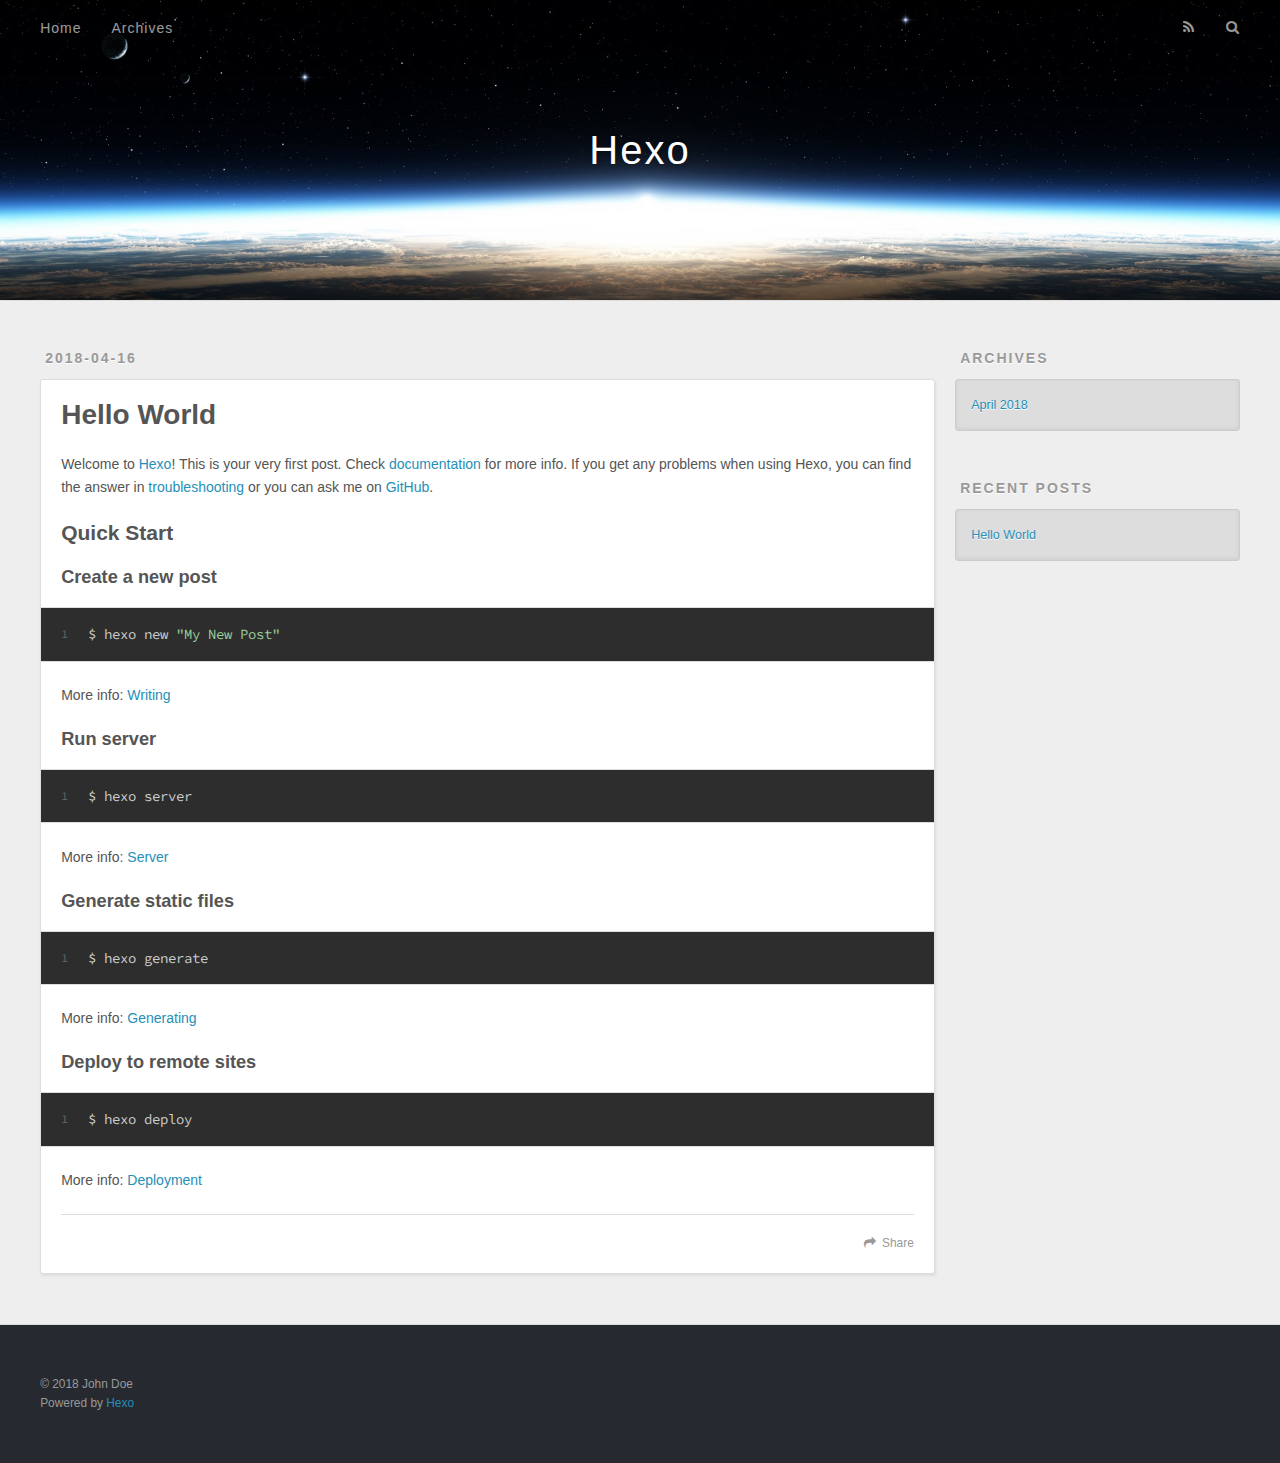
==== index.html @ 6dfa0204 "Site updated: 2018-04-16 15:44:43" ====
<!DOCTYPE html>
<html>
<head>
  <meta charset="utf-8">
  

  
  <title>Hexo</title>
  <meta name="viewport" content="width=device-width, initial-scale=1, maximum-scale=1">
  <meta property="og:type" content="website">
<meta property="og:title" content="Hexo">
<meta property="og:url" content="http://yoursite.com/index.html">
<meta property="og:site_name" content="Hexo">
<meta property="og:locale" content="default">
<meta name="twitter:card" content="summary">
<meta name="twitter:title" content="Hexo">
  
    <link rel="alternate" href="/atom.xml" title="Hexo" type="application/atom+xml">
  
  
    <link rel="icon" href="/favicon.png">
  
  
    <link href="//fonts.googleapis.com/css?family=Source+Code+Pro" rel="stylesheet" type="text/css">
  
  <link rel="stylesheet" href="/css/style.css">
</head>

<body>
  <div id="container">
    <div id="wrap">
      <header id="header">
  <div id="banner"></div>
  <div id="header-outer" class="outer">
    <div id="header-title" class="inner">
      <h1 id="logo-wrap">
        <a href="/" id="logo">Hexo</a>
      </h1>
      
    </div>
    <div id="header-inner" class="inner">
      <nav id="main-nav">
        <a id="main-nav-toggle" class="nav-icon"></a>
        
          <a class="main-nav-link" href="/">Home</a>
        
          <a class="main-nav-link" href="/archives">Archives</a>
        
      </nav>
      <nav id="sub-nav">
        
          <a id="nav-rss-link" class="nav-icon" href="/atom.xml" title="RSS Feed"></a>
        
        <a id="nav-search-btn" class="nav-icon" title="Search"></a>
      </nav>
      <div id="search-form-wrap">
        <form action="//google.com/search" method="get" accept-charset="UTF-8" class="search-form"><input type="search" name="q" class="search-form-input" placeholder="Search"><button type="submit" class="search-form-submit">&#xF002;</button><input type="hidden" name="sitesearch" value="http://yoursite.com"></form>
      </div>
    </div>
  </div>
</header>
      <div class="outer">
        <section id="main">
  
    <article id="post-hello-world" class="article article-type-post" itemscope itemprop="blogPost">
  <div class="article-meta">
    <a href="/2018/04/16/hello-world/" class="article-date">
  <time datetime="2018-04-16T07:01:25.135Z" itemprop="datePublished">2018-04-16</time>
</a>
    
  </div>
  <div class="article-inner">
    
    
      <header class="article-header">
        
  
    <h1 itemprop="name">
      <a class="article-title" href="/2018/04/16/hello-world/">Hello World</a>
    </h1>
  

      </header>
    
    <div class="article-entry" itemprop="articleBody">
      
        <p>Welcome to <a href="https://hexo.io/" target="_blank" rel="noopener">Hexo</a>! This is your very first post. Check <a href="https://hexo.io/docs/" target="_blank" rel="noopener">documentation</a> for more info. If you get any problems when using Hexo, you can find the answer in <a href="https://hexo.io/docs/troubleshooting.html" target="_blank" rel="noopener">troubleshooting</a> or you can ask me on <a href="https://github.com/hexojs/hexo/issues" target="_blank" rel="noopener">GitHub</a>.</p>
<h2 id="Quick-Start"><a href="#Quick-Start" class="headerlink" title="Quick Start"></a>Quick Start</h2><h3 id="Create-a-new-post"><a href="#Create-a-new-post" class="headerlink" title="Create a new post"></a>Create a new post</h3><figure class="highlight bash"><table><tr><td class="gutter"><pre><span class="line">1</span><br></pre></td><td class="code"><pre><span class="line">$ hexo new <span class="string">"My New Post"</span></span><br></pre></td></tr></table></figure>
<p>More info: <a href="https://hexo.io/docs/writing.html" target="_blank" rel="noopener">Writing</a></p>
<h3 id="Run-server"><a href="#Run-server" class="headerlink" title="Run server"></a>Run server</h3><figure class="highlight bash"><table><tr><td class="gutter"><pre><span class="line">1</span><br></pre></td><td class="code"><pre><span class="line">$ hexo server</span><br></pre></td></tr></table></figure>
<p>More info: <a href="https://hexo.io/docs/server.html" target="_blank" rel="noopener">Server</a></p>
<h3 id="Generate-static-files"><a href="#Generate-static-files" class="headerlink" title="Generate static files"></a>Generate static files</h3><figure class="highlight bash"><table><tr><td class="gutter"><pre><span class="line">1</span><br></pre></td><td class="code"><pre><span class="line">$ hexo generate</span><br></pre></td></tr></table></figure>
<p>More info: <a href="https://hexo.io/docs/generating.html" target="_blank" rel="noopener">Generating</a></p>
<h3 id="Deploy-to-remote-sites"><a href="#Deploy-to-remote-sites" class="headerlink" title="Deploy to remote sites"></a>Deploy to remote sites</h3><figure class="highlight bash"><table><tr><td class="gutter"><pre><span class="line">1</span><br></pre></td><td class="code"><pre><span class="line">$ hexo deploy</span><br></pre></td></tr></table></figure>
<p>More info: <a href="https://hexo.io/docs/deployment.html" target="_blank" rel="noopener">Deployment</a></p>

      
    </div>
    <footer class="article-footer">
      <a data-url="http://yoursite.com/2018/04/16/hello-world/" data-id="cjg1xonm10000pooxvxb1k9pm" class="article-share-link">Share</a>
      
      
    </footer>
  </div>
  
</article>


  


</section>
        
          <aside id="sidebar">
  
    

  
    

  
    
  
    
  <div class="widget-wrap">
    <h3 class="widget-title">Archives</h3>
    <div class="widget">
      <ul class="archive-list"><li class="archive-list-item"><a class="archive-list-link" href="/archives/2018/04/">April 2018</a></li></ul>
    </div>
  </div>


  
    
  <div class="widget-wrap">
    <h3 class="widget-title">Recent Posts</h3>
    <div class="widget">
      <ul>
        
          <li>
            <a href="/2018/04/16/hello-world/">Hello World</a>
          </li>
        
      </ul>
    </div>
  </div>

  
</aside>
        
      </div>
      <footer id="footer">
  
  <div class="outer">
    <div id="footer-info" class="inner">
      &copy; 2018 John Doe<br>
      Powered by <a href="http://hexo.io/" target="_blank">Hexo</a>
    </div>
  </div>
</footer>
    </div>
    <nav id="mobile-nav">
  
    <a href="/" class="mobile-nav-link">Home</a>
  
    <a href="/archives" class="mobile-nav-link">Archives</a>
  
</nav>
    

<script src="//ajax.googleapis.com/ajax/libs/jquery/2.0.3/jquery.min.js"></script>


  <link rel="stylesheet" href="/fancybox/jquery.fancybox.css">
  <script src="/fancybox/jquery.fancybox.pack.js"></script>


<script src="/js/script.js"></script>



  </div>
</body>
</html>
---- css/style.css ----
body {
  width: 100%;
}
body:before,
body:after {
  content: "";
  display: table;
}
body:after {
  clear: both;
}
html,
body,
div,
span,
applet,
object,
iframe,
h1,
h2,
h3,
h4,
h5,
h6,
p,
blockquote,
pre,
a,
abbr,
acronym,
address,
big,
cite,
code,
del,
dfn,
em,
img,
ins,
kbd,
q,
s,
samp,
small,
strike,
strong,
sub,
sup,
tt,
var,
dl,
dt,
dd,
ol,
ul,
li,
fieldset,
form,
label,
legend,
table,
caption,
tbody,
tfoot,
thead,
tr,
th,
td {
  margin: 0;
  padding: 0;
  border: 0;
  outline: 0;
  font-weight: inherit;
  font-style: inherit;
  font-family: inherit;
  font-size: 100%;
  vertical-align: baseline;
}
body {
  line-height: 1;
  color: #000;
  background: #fff;
}
ol,
ul {
  list-style: none;
}
table {
  border-collapse: separate;
  border-spacing: 0;
  vertical-align: middle;
}
caption,
th,
td {
  text-align: left;
  font-weight: normal;
  vertical-align: middle;
}
a img {
  border: none;
}
input,
button {
  margin: 0;
  padding: 0;
}
input::-moz-focus-inner,
button::-moz-focus-inner {
  border: 0;
  padding: 0;
}
@font-face {
  font-family: FontAwesome;
  font-style: normal;
  font-weight: normal;
  src: url("fonts/fontawesome-webfont.eot?v=#4.0.3");
  src: url("fonts/fontawesome-webfont.eot?#iefix&v=#4.0.3") format("embedded-opentype"), url("fonts/fontawesome-webfont.woff?v=#4.0.3") format("woff"), url("fonts/fontawesome-webfont.ttf?v=#4.0.3") format("truetype"), url("fonts/fontawesome-webfont.svg#fontawesomeregular?v=#4.0.3") format("svg");
}
html,
body,
#container {
  height: 100%;
}
body {
  background: #eee;
  font: 14px -apple-system, BlinkMacSystemFont, "Segoe UI", "Roboto", "Oxygen", "Ubuntu", "Cantarell", "Fira Sans", "Droid Sans", "Helvetica Neue", sans-serif;
  -webkit-text-size-adjust: 100%;
}
.outer {
  max-width: 1220px;
  margin: 0 auto;
  padding: 0 20px;
}
.outer:before,
.outer:after {
  content: "";
  display: table;
}
.outer:after {
  clear: both;
}
.inner {
  display: inline;
  float: left;
  width: 98.33333333333333%;
  margin: 0 0.833333333333333%;
}
.left,
.alignleft {
  float: left;
}
.right,
.alignright {
  float: right;
}
.clear {
  clear: both;
}
#container {
  position: relative;
}
.mobile-nav-on {
  overflow: hidden;
}
#wrap {
  height: 100%;
  width: 100%;
  position: absolute;
  top: 0;
  left: 0;
  -webkit-transition: 0.2s ease-out;
  -moz-transition: 0.2s ease-out;
  -ms-transition: 0.2s ease-out;
  transition: 0.2s ease-out;
  z-index: 1;
  background: #eee;
}
.mobile-nav-on #wrap {
  left: 280px;
}
@media screen and (min-width: 768px) {
  #main {
    display: inline;
    float: left;
    width: 73.33333333333333%;
    margin: 0 0.833333333333333%;
  }
}
.article-date,
.article-category-link,
.archive-year,
.widget-title {
  text-decoration: none;
  text-transform: uppercase;
  letter-spacing: 2px;
  color: #999;
  margin-bottom: 1em;
  margin-left: 5px;
  line-height: 1em;
  text-shadow: 0 1px #fff;
  font-weight: bold;
}
.article-inner,
.archive-article-inner {
  background: #fff;
  -webkit-box-shadow: 1px 2px 3px #ddd;
  box-shadow: 1px 2px 3px #ddd;
  border: 1px solid #ddd;
  border-radius: 3px;
}
.article-entry h1,
.widget h1 {
  font-size: 2em;
}
.article-entry h2,
.widget h2 {
  font-size: 1.5em;
}
.article-entry h3,
.widget h3 {
  font-size: 1.3em;
}
.article-entry h4,
.widget h4 {
  font-size: 1.2em;
}
.article-entry h5,
.widget h5 {
  font-size: 1em;
}
.article-entry h6,
.widget h6 {
  font-size: 1em;
  color: #999;
}
.article-entry hr,
.widget hr {
  border: 1px dashed #ddd;
}
.article-entry strong,
.widget strong {
  font-weight: bold;
}
.article-entry em,
.widget em,
.article-entry cite,
.widget cite {
  font-style: italic;
}
.article-entry sup,
.widget sup,
.article-entry sub,
.widget sub {
  font-size: 0.75em;
  line-height: 0;
  position: relative;
  vertical-align: baseline;
}
.article-entry sup,
.widget sup {
  top: -0.5em;
}
.article-entry sub,
.widget sub {
  bottom: -0.2em;
}
.article-entry small,
.widget small {
  font-size: 0.85em;
}
.article-entry acronym,
.widget acronym,
.article-entry abbr,
.widget abbr {
  border-bottom: 1px dotted;
}
.article-entry ul,
.widget ul,
.article-entry ol,
.widget ol,
.article-entry dl,
.widget dl {
  margin: 0 20px;
  line-height: 1.6em;
}
.article-entry ul ul,
.widget ul ul,
.article-entry ol ul,
.widget ol ul,
.article-entry ul ol,
.widget ul ol,
.article-entry ol ol,
.widget ol ol {
  margin-top: 0;
  margin-bottom: 0;
}
.article-entry ul,
.widget ul {
  list-style: disc;
}
.article-entry ol,
.widget ol {
  list-style: decimal;
}
.article-entry dt,
.widget dt {
  font-weight: bold;
}
#header {
  height: 300px;
  position: relative;
  border-bottom: 1px solid #ddd;
}
#header:before,
#header:after {
  content: "";
  position: absolute;
  left: 0;
  right: 0;
  height: 40px;
}
#header:before {
  top: 0;
  background: -webkit-linear-gradient(rgba(0,0,0,0.2), transparent);
  background: -moz-linear-gradient(rgba(0,0,0,0.2), transparent);
  background: -ms-linear-gradient(rgba(0,0,0,0.2), transparent);
  background: linear-gradient(rgba(0,0,0,0.2), transparent);
}
#header:after {
  bottom: 0;
  background: -webkit-linear-gradient(transparent, rgba(0,0,0,0.2));
  background: -moz-linear-gradient(transparent, rgba(0,0,0,0.2));
  background: -ms-linear-gradient(transparent, rgba(0,0,0,0.2));
  background: linear-gradient(transparent, rgba(0,0,0,0.2));
}
#header-outer {
  height: 100%;
  position: relative;
}
#header-inner {
  position: relative;
  overflow: hidden;
}
#banner {
  position: absolute;
  top: 0;
  left: 0;
  width: 100%;
  height: 100%;
  background: url("images/banner.jpg") center #000;
  -webkit-background-size: cover;
  -moz-background-size: cover;
  background-size: cover;
  z-index: -1;
}
#header-title {
  text-align: center;
  height: 40px;
  position: absolute;
  top: 50%;
  left: 0;
  margin-top: -20px;
}
#logo,
#subtitle {
  text-decoration: none;
  color: #fff;
  font-weight: 300;
  text-shadow: 0 1px 4px rgba(0,0,0,0.3);
}
#logo {
  font-size: 40px;
  line-height: 40px;
  letter-spacing: 2px;
}
#subtitle {
  font-size: 16px;
  line-height: 16px;
  letter-spacing: 1px;
}
#subtitle-wrap {
  margin-top: 16px;
}
#main-nav {
  float: left;
  margin-left: -15px;
}
.nav-icon,
.main-nav-link {
  float: left;
  color: #fff;
  opacity: 0.6;
  text-decoration: none;
  text-shadow: 0 1px rgba(0,0,0,0.2);
  -webkit-transition: opacity 0.2s;
  -moz-transition: opacity 0.2s;
  -ms-transition: opacity 0.2s;
  transition: opacity 0.2s;
  display: block;
  padding: 20px 15px;
}
.nav-icon:hover,
.main-nav-link:hover {
  opacity: 1;
}
.nav-icon {
  font-family: FontAwesome;
  text-align: center;
  font-size: 14px;
  width: 14px;
  height: 14px;
  padding: 20px 15px;
  position: relative;
  cursor: pointer;
}
.main-nav-link {
  font-weight: 300;
  letter-spacing: 1px;
}
@media screen and (max-width: 479px) {
  .main-nav-link {
    display: none;
  }
}
#main-nav-toggle {
  display: none;
}
#main-nav-toggle:before {
  content: "\f0c9";
}
@media screen and (max-width: 479px) {
  #main-nav-toggle {
    display: block;
  }
}
#sub-nav {
  float: right;
  margin-right: -15px;
}
#nav-rss-link:before {
  content: "\f09e";
}
#nav-search-btn:before {
  content: "\f002";
}
#search-form-wrap {
  position: absolute;
  top: 15px;
  width: 150px;
  height: 30px;
  right: -150px;
  opacity: 0;
  -webkit-transition: 0.2s ease-out;
  -moz-transition: 0.2s ease-out;
  -ms-transition: 0.2s ease-out;
  transition: 0.2s ease-out;
}
#search-form-wrap.on {
  opacity: 1;
  right: 0;
}
@media screen and (max-width: 479px) {
  #search-form-wrap {
    width: 100%;
    right: -100%;
  }
}
.search-form {
  position: absolute;
  top: 0;
  left: 0;
  right: 0;
  background: #fff;
  padding: 5px 15px;
  border-radius: 15px;
  -webkit-box-shadow: 0 0 10px rgba(0,0,0,0.3);
  box-shadow: 0 0 10px rgba(0,0,0,0.3);
}
.search-form-input {
  border: none;
  background: none;
  color: #555;
  width: 100%;
  font: 13px -apple-system, BlinkMacSystemFont, "Segoe UI", "Roboto", "Oxygen", "Ubuntu", "Cantarell", "Fira Sans", "Droid Sans", "Helvetica Neue", sans-serif;
  outline: none;
}
.search-form-input::-webkit-search-results-decoration,
.search-form-input::-webkit-search-cancel-button {
  -webkit-appearance: none;
}
.search-form-submit {
  position: absolute;
  top: 50%;
  right: 10px;
  margin-top: -7px;
  font: 13px FontAwesome;
  border: none;
  background: none;
  color: #bbb;
  cursor: pointer;
}
.search-form-submit:hover,
.search-form-submit:focus {
  color: #777;
}
.article {
  margin: 50px 0;
}
.article-inner {
  overflow: hidden;
}
.article-meta:before,
.article-meta:after {
  content: "";
  display: table;
}
.article-meta:after {
  clear: both;
}
.article-date {
  float: left;
}
.article-category {
  float: left;
  line-height: 1em;
  color: #ccc;
  text-shadow: 0 1px #fff;
  margin-left: 8px;
}
.article-category:before {
  content: "\2022";
}
.article-category-link {
  margin: 0 12px 1em;
}
.article-header {
  padding: 20px 20px 0;
}
.article-title {
  text-decoration: none;
  font-size: 2em;
  font-weight: bold;
  color: #555;
  line-height: 1.1em;
  -webkit-transition: color 0.2s;
  -moz-transition: color 0.2s;
  -ms-transition: color 0.2s;
  transition: color 0.2s;
}
a.article-title:hover {
  color: #258fb8;
}
.article-entry {
  color: #555;
  padding: 0 20px;
}
.article-entry:before,
.article-entry:after {
  content: "";
  display: table;
}
.article-entry:after {
  clear: both;
}
.article-entry p,
.article-entry table {
  line-height: 1.6em;
  margin: 1.6em 0;
}
.article-entry h1,
.article-entry h2,
.article-entry h3,
.article-entry h4,
.article-entry h5,
.article-entry h6 {
  font-weight: bold;
}
.article-entry h1,
.article-entry h2,
.article-entry h3,
.article-entry h4,
.article-entry h5,
.article-entry h6 {
  line-height: 1.1em;
  margin: 1.1em 0;
}
.article-entry a {
  color: #258fb8;
  text-decoration: none;
}
.article-entry a:hover {
  text-decoration: underline;
}
.article-entry ul,
.article-entry ol,
.article-entry dl {
  margin-top: 1.6em;
  margin-bottom: 1.6em;
}
.article-entry img,
.article-entry video {
  max-width: 100%;
  height: auto;
  display: block;
  margin: auto;
}
.article-entry iframe {
  border: none;
}
.article-entry table {
  width: 100%;
  border-collapse: collapse;
  border-spacing: 0;
}
.article-entry th {
  font-weight: bold;
  border-bottom: 3px solid #ddd;
  padding-bottom: 0.5em;
}
.article-entry td {
  border-bottom: 1px solid #ddd;
  padding: 10px 0;
}
.article-entry blockquote {
  font-family: Georgia, "Times New Roman", serif;
  font-size: 1.4em;
  margin: 1.6em 20px;
  text-align: center;
}
.article-entry blockquote footer {
  font-size: 14px;
  margin: 1.6em 0;
  font-family: -apple-system, BlinkMacSystemFont, "Segoe UI", "Roboto", "Oxygen", "Ubuntu", "Cantarell", "Fira Sans", "Droid Sans", "Helvetica Neue", sans-serif;
}
.article-entry blockquote footer cite:before {
  content: "—";
  padding: 0 0.5em;
}
.article-entry .pullquote {
  text-align: left;
  width: 45%;
  margin: 0;
}
.article-entry .pullquote.left {
  margin-left: 0.5em;
  margin-right: 1em;
}
.article-entry .pullquote.right {
  margin-right: 0.5em;
  margin-left: 1em;
}
.article-entry .caption {
  color: #999;
  display: block;
  font-size: 0.9em;
  margin-top: 0.5em;
  position: relative;
  text-align: center;
}
.article-entry .video-container {
  position: relative;
  padding-top: 56.25%;
  height: 0;
  overflow: hidden;
}
.article-entry .video-container iframe,
.article-entry .video-container object,
.article-entry .video-container embed {
  position: absolute;
  top: 0;
  left: 0;
  width: 100%;
  height: 100%;
  margin-top: 0;
}
.article-more-link a {
  display: inline-block;
  line-height: 1em;
  padding: 6px 15px;
  border-radius: 15px;
  background: #eee;
  color: #999;
  text-shadow: 0 1px #fff;
  text-decoration: none;
}
.article-more-link a:hover {
  background: #258fb8;
  color: #fff;
  text-decoration: none;
  text-shadow: 0 1px #1e7293;
}
.article-footer {
  font-size: 0.85em;
  line-height: 1.6em;
  border-top: 1px solid #ddd;
  padding-top: 1.6em;
  margin: 0 20px 20px;
}
.article-footer:before,
.article-footer:after {
  content: "";
  display: table;
}
.article-footer:after {
  clear: both;
}
.article-footer a {
  color: #999;
  text-decoration: none;
}
.article-footer a:hover {
  color: #555;
}
.article-tag-list-item {
  float: left;
  margin-right: 10px;
}
.article-tag-list-link:before {
  content: "#";
}
.article-comment-link {
  float: right;
}
.article-comment-link:before {
  content: "\f075";
  font-family: FontAwesome;
  padding-right: 8px;
}
.article-share-link {
  cursor: pointer;
  float: right;
  margin-left: 20px;
}
.article-share-link:before {
  content: "\f064";
  font-family: FontAwesome;
  padding-right: 6px;
}
#article-nav {
  position: relative;
}
#article-nav:before,
#article-nav:after {
  content: "";
  display: table;
}
#article-nav:after {
  clear: both;
}
@media screen and (min-width: 768px) {
  #article-nav {
    margin: 50px 0;
  }
  #article-nav:before {
    width: 8px;
    height: 8px;
    position: absolute;
    top: 50%;
    left: 50%;
    margin-top: -4px;
    margin-left: -4px;
    content: "";
    border-radius: 50%;
    background: #ddd;
    -webkit-box-shadow: 0 1px 2px #fff;
    box-shadow: 0 1px 2px #fff;
  }
}
.article-nav-link-wrap {
  text-decoration: none;
  text-shadow: 0 1px #fff;
  color: #999;
  -webkit-box-sizing: border-box;
  -moz-box-sizing: border-box;
  box-sizing: border-box;
  margin-top: 50px;
  text-align: center;
  display: block;
}
.article-nav-link-wrap:hover {
  color: #555;
}
@media screen and (min-width: 768px) {
  .article-nav-link-wrap {
    width: 50%;
    margin-top: 0;
  }
}
@media screen and (min-width: 768px) {
  #article-nav-newer {
    float: left;
    text-align: right;
    padding-right: 20px;
  }
}
@media screen and (min-width: 768px) {
  #article-nav-older {
    float: right;
    text-align: left;
    padding-left: 20px;
  }
}
.article-nav-caption {
  text-transform: uppercase;
  letter-spacing: 2px;
  color: #ddd;
  line-height: 1em;
  font-weight: bold;
}
#article-nav-newer .article-nav-caption {
  margin-right: -2px;
}
.article-nav-title {
  font-size: 0.85em;
  line-height: 1.6em;
  margin-top: 0.5em;
}
.article-share-box {
  position: absolute;
  display: none;
  background: #fff;
  -webkit-box-shadow: 1px 2px 10px rgba(0,0,0,0.2);
  box-shadow: 1px 2px 10px rgba(0,0,0,0.2);
  border-radius: 3px;
  margin-left: -145px;
  overflow: hidden;
  z-index: 1;
}
.article-share-box.on {
  display: block;
}
.article-share-input {
  width: 100%;
  background: none;
  -webkit-box-sizing: border-box;
  -moz-box-sizing: border-box;
  box-sizing: border-box;
  font: 14px -apple-system, BlinkMacSystemFont, "Segoe UI", "Roboto", "Oxygen", "Ubuntu", "Cantarell", "Fira Sans", "Droid Sans", "Helvetica Neue", sans-serif;
  padding: 0 15px;
  color: #555;
  outline: none;
  border: 1px solid #ddd;
  border-radius: 3px 3px 0 0;
  height: 36px;
  line-height: 36px;
}
.article-share-links {
  background: #eee;
}
.article-share-links:before,
.article-share-links:after {
  content: "";
  display: table;
}
.article-share-links:after {
  clear: both;
}
.article-share-twitter,
.article-share-facebook,
.article-share-pinterest,
.article-share-google {
  width: 50px;
  height: 36px;
  display: block;
  float: left;
  position: relative;
  color: #999;
  text-shadow: 0 1px #fff;
}
.article-share-twitter:before,
.article-share-facebook:before,
.article-share-pinterest:before,
.article-share-google:before {
  font-size: 20px;
  font-family: FontAwesome;
  width: 20px;
  height: 20px;
  position: absolute;
  top: 50%;
  left: 50%;
  margin-top: -10px;
  margin-left: -10px;
  text-align: center;
}
.article-share-twitter:hover,
.article-share-facebook:hover,
.article-share-pinterest:hover,
.article-share-google:hover {
  color: #fff;
}
.article-share-twitter:before {
  content: "\f099";
}
.article-share-twitter:hover {
  background: #00aced;
  text-shadow: 0 1px #008abe;
}
.article-share-facebook:before {
  content: "\f09a";
}
.article-share-facebook:hover {
  background: #3b5998;
  text-shadow: 0 1px #2f477a;
}
.article-share-pinterest:before {
  content: "\f0d2";
}
.article-share-pinterest:hover {
  background: #cb2027;
  text-shadow: 0 1px #a21a1f;
}
.article-share-google:before {
  content: "\f0d5";
}
.article-share-google:hover {
  background: #dd4b39;
  text-shadow: 0 1px #be3221;
}
.article-gallery {
  background: #000;
  position: relative;
}
.article-gallery-photos {
  position: relative;
  overflow: hidden;
}
.article-gallery-img {
  display: none;
  max-width: 100%;
}
.article-gallery-img:first-child {
  display: block;
}
.article-gallery-img.loaded {
  position: absolute;
  display: block;
}
.article-gallery-img img {
  display: block;
  max-width: 100%;
  margin: 0 auto;
}
#comments {
  background: #fff;
  -webkit-box-shadow: 1px 2px 3px #ddd;
  box-shadow: 1px 2px 3px #ddd;
  padding: 20px;
  border: 1px solid #ddd;
  border-radius: 3px;
  margin: 50px 0;
}
#comments a {
  color: #258fb8;
}
.archives-wrap {
  margin: 50px 0;
}
.archives:before,
.archives:after {
  content: "";
  display: table;
}
.archives:after {
  clear: both;
}
.archive-year-wrap {
  margin-bottom: 1em;
}
.archives {
  -webkit-column-gap: 10px;
  -moz-column-gap: 10px;
  column-gap: 10px;
}
@media screen and (min-width: 480px) and (max-width: 767px) {
  .archives {
    -webkit-column-count: 2;
    -moz-column-count: 2;
    column-count: 2;
  }
}
@media screen and (min-width: 768px) {
  .archives {
    -webkit-column-count: 3;
    -moz-column-count: 3;
    column-count: 3;
  }
}
.archive-article {
  -webkit-column-break-inside: avoid;
  page-break-inside: avoid;
  overflow: hidden;
  break-inside: avoid-column;
}
.archive-article-inner {
  padding: 10px;
  margin-bottom: 15px;
}
.archive-article-title {
  text-decoration: none;
  font-weight: bold;
  color: #555;
  -webkit-transition: color 0.2s;
  -moz-transition: color 0.2s;
  -ms-transition: color 0.2s;
  transition: color 0.2s;
  line-height: 1.6em;
}
.archive-article-title:hover {
  color: #258fb8;
}
.archive-article-footer {
  margin-top: 1em;
}
.archive-article-date {
  color: #999;
  text-decoration: none;
  font-size: 0.85em;
  line-height: 1em;
  margin-bottom: 0.5em;
  display: block;
}
#page-nav {
  margin: 50px auto;
  background: #fff;
  -webkit-box-shadow: 1px 2px 3px #ddd;
  box-shadow: 1px 2px 3px #ddd;
  border: 1px solid #ddd;
  border-radius: 3px;
  text-align: center;
  color: #999;
  overflow: hidden;
}
#page-nav:before,
#page-nav:after {
  content: "";
  display: table;
}
#page-nav:after {
  clear: both;
}
#page-nav a,
#page-nav span {
  padding: 10px 20px;
  line-height: 1;
  height: 2ex;
}
#page-nav a {
  color: #999;
  text-decoration: none;
}
#page-nav a:hover {
  background: #999;
  color: #fff;
}
#page-nav .prev {
  float: left;
}
#page-nav .next {
  float: right;
}
#page-nav .page-number {
  display: inline-block;
}
@media screen and (max-width: 479px) {
  #page-nav .page-number {
    display: none;
  }
}
#page-nav .current {
  color: #555;
  font-weight: bold;
}
#page-nav .space {
  color: #ddd;
}
#footer {
  background: #262a30;
  padding: 50px 0;
  border-top: 1px solid #ddd;
  color: #999;
}
#footer a {
  color: #258fb8;
  text-decoration: none;
}
#footer a:hover {
  text-decoration: underline;
}
#footer-info {
  line-height: 1.6em;
  font-size: 0.85em;
}
.article-entry pre,
.article-entry .highlight {
  background: #2d2d2d;
  margin: 0 -20px;
  padding: 15px 20px;
  border-style: solid;
  border-color: #ddd;
  border-width: 1px 0;
  overflow: auto;
  color: #ccc;
  line-height: 22.400000000000002px;
}
.article-entry .highlight .gutter pre,
.article-entry .gist .gist-file .gist-data .line-numbers {
  color: #666;
  font-size: 0.85em;
}
.article-entry pre,
.article-entry code {
  font-family: "Source Code Pro", Consolas, Monaco, Menlo, Consolas, monospace;
}
.article-entry code {
  background: #eee;
  text-shadow: 0 1px #fff;
  padding: 0 0.3em;
}
.article-entry pre code {
  background: none;
  text-shadow: none;
  padding: 0;
}
.article-entry .highlight pre {
  border: none;
  margin: 0;
  padding: 0;
}
.article-entry .highlight table {
  margin: 0;
  width: auto;
}
.article-entry .highlight td {
  border: none;
  padding: 0;
}
.article-entry .highlight figcaption {
  font-size: 0.85em;
  color: #999;
  line-height: 1em;
  margin-bottom: 1em;
}
.article-entry .highlight figcaption:before,
.article-entry .highlight figcaption:after {
  content: "";
  display: table;
}
.article-entry .highlight figcaption:after {
  clear: both;
}
.article-entry .highlight figcaption a {
  float: right;
}
.article-entry .highlight .gutter pre {
  text-align: right;
  padding-right: 20px;
}
.article-entry .highlight .line {
  height: 22.400000000000002px;
}
.article-entry .highlight .line.marked {
  background: #515151;
}
.article-entry .gist {
  margin: 0 -20px;
  border-style: solid;
  border-color: #ddd;
  border-width: 1px 0;
  background: #2d2d2d;
  padding: 15px 20px 15px 0;
}
.article-entry .gist .gist-file {
  border: none;
  font-family: "Source Code Pro", Consolas, Monaco, Menlo, Consolas, monospace;
  margin: 0;
}
.article-entry .gist .gist-file .gist-data {
  background: none;
  border: none;
}
.article-entry .gist .gist-file .gist-data .line-numbers {
  background: none;
  border: none;
  padding: 0 20px 0 0;
}
.article-entry .gist .gist-file .gist-data .line-data {
  padding: 0 !important;
}
.article-entry .gist .gist-file .highlight {
  margin: 0;
  padding: 0;
  border: none;
}
.article-entry .gist .gist-file .gist-meta {
  background: #2d2d2d;
  color: #999;
  font: 0.85em -apple-system, BlinkMacSystemFont, "Segoe UI", "Roboto", "Oxygen", "Ubuntu", "Cantarell", "Fira Sans", "Droid Sans", "Helvetica Neue", sans-serif;
  text-shadow: 0 0;
  padding: 0;
  margin-top: 1em;
  margin-left: 20px;
}
.article-entry .gist .gist-file .gist-meta a {
  color: #258fb8;
  font-weight: normal;
}
.article-entry .gist .gist-file .gist-meta a:hover {
  text-decoration: underline;
}
pre .comment,
pre .title {
  color: #999;
}
pre .variable,
pre .attribute,
pre .tag,
pre .regexp,
pre .ruby .constant,
pre .xml .tag .title,
pre .xml .pi,
pre .xml .doctype,
pre .html .doctype,
pre .css .id,
pre .css .class,
pre .css .pseudo {
  color: #f2777a;
}
pre .number,
pre .preprocessor,
pre .built_in,
pre .literal,
pre .params,
pre .constant {
  color: #f99157;
}
pre .class,
pre .ruby .class .title,
pre .css .rules .attribute {
  color: #9c9;
}
pre .string,
pre .value,
pre .inheritance,
pre .header,
pre .ruby .symbol,
pre .xml .cdata {
  color: #9c9;
}
pre .css .hexcolor {
  color: #6cc;
}
pre .function,
pre .python .decorator,
pre .python .title,
pre .ruby .function .title,
pre .ruby .title .keyword,
pre .perl .sub,
pre .javascript .title,
pre .coffeescript .title {
  color: #69c;
}
pre .keyword,
pre .javascript .function {
  color: #c9c;
}
@media screen and (max-width: 479px) {
  #mobile-nav {
    position: absolute;
    top: 0;
    left: 0;
    width: 280px;
    height: 100%;
    background: #191919;
    border-right: 1px solid #fff;
  }
}
@media screen and (max-width: 479px) {
  .mobile-nav-link {
    display: block;
    color: #999;
    text-decoration: none;
    padding: 15px 20px;
    font-weight: bold;
  }
  .mobile-nav-link:hover {
    color: #fff;
  }
}
@media screen and (min-width: 768px) {
  #sidebar {
    display: inline;
    float: left;
    width: 23.333333333333332%;
    margin: 0 0.833333333333333%;
  }
}
.widget-wrap {
  margin: 50px 0;
}
.widget {
  color: #777;
  text-shadow: 0 1px #fff;
  background: #ddd;
  -webkit-box-shadow: 0 -1px 4px #ccc inset;
  box-shadow: 0 -1px 4px #ccc inset;
  border: 1px solid #ccc;
  padding: 15px;
  border-radius: 3px;
}
.widget a {
  color: #258fb8;
  text-decoration: none;
}
.widget a:hover {
  text-decoration: underline;
}
.widget ul ul,
.widget ol ul,
.widget dl ul,
.widget ul ol,
.widget ol ol,
.widget dl ol,
.widget ul dl,
.widget ol dl,
.widget dl dl {
  margin-left: 15px;
  list-style: disc;
}
.widget {
  line-height: 1.6em;
  word-wrap: break-word;
  font-size: 0.9em;
}
.widget ul,
.widget ol {
  list-style: none;
  margin: 0;
}
.widget ul ul,
.widget ol ul,
.widget ul ol,
.widget ol ol {
  margin: 0 20px;
}
.widget ul ul,
.widget ol ul {
  list-style: disc;
}
.widget ul ol,
.widget ol ol {
  list-style: decimal;
}
.category-list-count,
.tag-list-count,
.archive-list-count {
  padding-left: 5px;
  color: #999;
  font-size: 0.85em;
}
.category-list-count:before,
.tag-list-count:before,
.archive-list-count:before {
  content: "(";
}
.category-list-count:after,
.tag-list-count:after,
.archive-list-count:after {
  content: ")";
}
.tagcloud a {
  margin-right: 5px;
  display: inline-block;
}
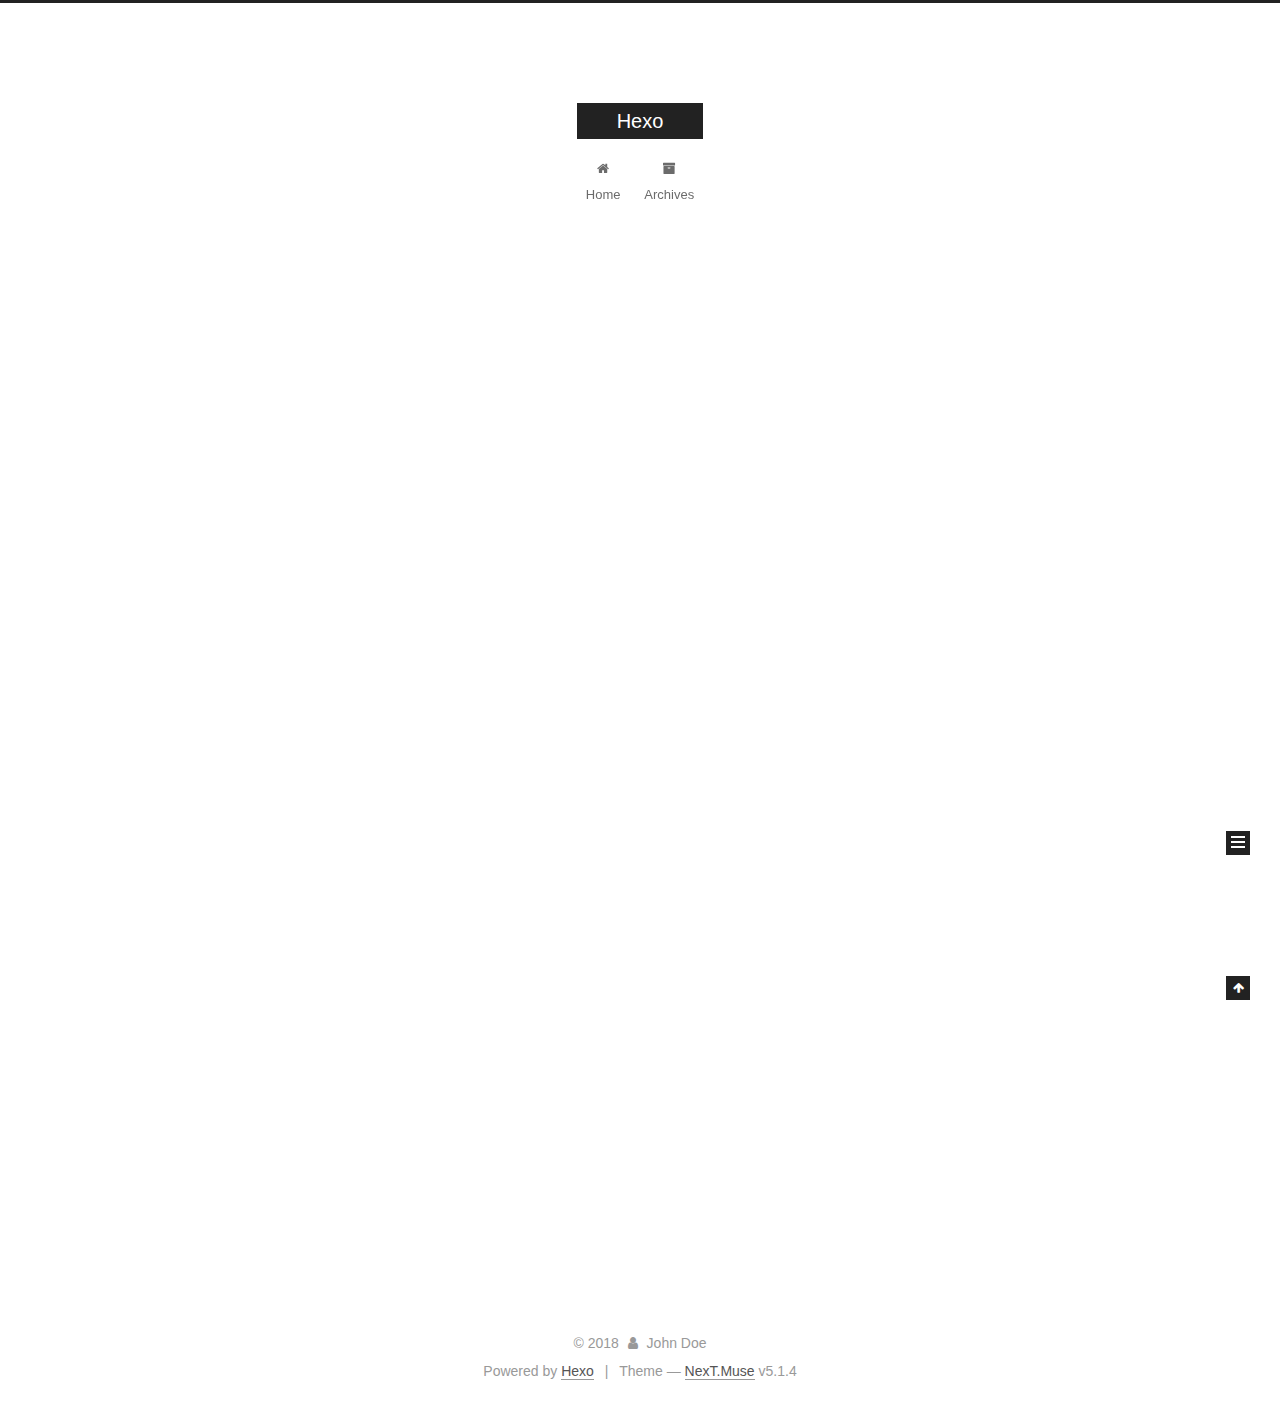
==== commit 95e275a8: "Site updated: 2018-04-16 16:10:46" ====
--- a/index.html
+++ b/index.html
@@ -1,90 +1,306 @@
 <!DOCTYPE html>
-<html>
+
+
+
+  
+
+
+<html class="theme-next muse use-motion" lang="">
 <head>
-  <meta charset="utf-8">
-  
-
-  
-  <title>Hexo</title>
-  <meta name="viewport" content="width=device-width, initial-scale=1, maximum-scale=1">
-  <meta property="og:type" content="website">
+  <meta charset="UTF-8"/>
+<meta http-equiv="X-UA-Compatible" content="IE=edge" />
+<meta name="viewport" content="width=device-width, initial-scale=1, maximum-scale=1"/>
+<meta name="theme-color" content="#222">
+
+
+
+
+
+
+
+
+
+<meta http-equiv="Cache-Control" content="no-transform" />
+<meta http-equiv="Cache-Control" content="no-siteapp" />
+
+
+
+
+
+
+
+
+
+
+
+
+
+
+
+
+  
+  
+  <link href="/lib/fancybox/source/jquery.fancybox.css?v=2.1.5" rel="stylesheet" type="text/css" />
+
+
+
+
+
+
+
+<link href="/lib/font-awesome/css/font-awesome.min.css?v=4.6.2" rel="stylesheet" type="text/css" />
+
+<link href="/css/main.css?v=5.1.4" rel="stylesheet" type="text/css" />
+
+
+  <link rel="apple-touch-icon" sizes="180x180" href="/images/apple-touch-icon-next.png?v=5.1.4">
+
+
+  <link rel="icon" type="image/png" sizes="32x32" href="/images/favicon-32x32-next.png?v=5.1.4">
+
+
+  <link rel="icon" type="image/png" sizes="16x16" href="/images/favicon-16x16-next.png?v=5.1.4">
+
+
+  <link rel="mask-icon" href="/images/logo.svg?v=5.1.4" color="#222">
+
+
+
+
+
+  <meta name="keywords" content="Hexo, NexT" />
+
+
+
+
+
+
+
+
+
+
+<meta property="og:type" content="website">
 <meta property="og:title" content="Hexo">
 <meta property="og:url" content="http://yoursite.com/index.html">
 <meta property="og:site_name" content="Hexo">
 <meta property="og:locale" content="default">
 <meta name="twitter:card" content="summary">
 <meta name="twitter:title" content="Hexo">
-  
-    <link rel="alternate" href="/atom.xml" title="Hexo" type="application/atom+xml">
-  
-  
-    <link rel="icon" href="/favicon.png">
-  
-  
-    <link href="//fonts.googleapis.com/css?family=Source+Code+Pro" rel="stylesheet" type="text/css">
-  
-  <link rel="stylesheet" href="/css/style.css">
+
+
+
+<script type="text/javascript" id="hexo.configurations">
+  var NexT = window.NexT || {};
+  var CONFIG = {
+    root: '/',
+    scheme: 'Muse',
+    version: '5.1.4',
+    sidebar: {"position":"left","display":"post","offset":12,"b2t":false,"scrollpercent":false,"onmobile":false},
+    fancybox: true,
+    tabs: true,
+    motion: {"enable":true,"async":false,"transition":{"post_block":"fadeIn","post_header":"slideDownIn","post_body":"slideDownIn","coll_header":"slideLeftIn","sidebar":"slideUpIn"}},
+    duoshuo: {
+      userId: '0',
+      author: 'Author'
+    },
+    algolia: {
+      applicationID: '',
+      apiKey: '',
+      indexName: '',
+      hits: {"per_page":10},
+      labels: {"input_placeholder":"Search for Posts","hits_empty":"We didn't find any results for the search: ${query}","hits_stats":"${hits} results found in ${time} ms"}
+    }
+  };
+</script>
+
+
+
+  <link rel="canonical" href="http://yoursite.com/"/>
+
+
+
+
+
+  <title>Hexo</title>
+  
+
+
+
+
+
+
+
+
 </head>
 
-<body>
-  <div id="container">
-    <div id="wrap">
-      <header id="header">
-  <div id="banner"></div>
-  <div id="header-outer" class="outer">
-    <div id="header-title" class="inner">
-      <h1 id="logo-wrap">
-        <a href="/" id="logo">Hexo</a>
-      </h1>
-      
+<body itemscope itemtype="http://schema.org/WebPage" lang="default">
+
+  
+  
+    
+  
+
+  <div class="container sidebar-position-left 
+  page-home">
+    <div class="headband"></div>
+
+    <header id="header" class="header" itemscope itemtype="http://schema.org/WPHeader">
+      <div class="header-inner"><div class="site-brand-wrapper">
+  <div class="site-meta ">
+    
+
+    <div class="custom-logo-site-title">
+      <a href="/"  class="brand" rel="start">
+        <span class="logo-line-before"><i></i></span>
+        <span class="site-title">Hexo</span>
+        <span class="logo-line-after"><i></i></span>
+      </a>
     </div>
-    <div id="header-inner" class="inner">
-      <nav id="main-nav">
-        <a id="main-nav-toggle" class="nav-icon"></a>
-        
-          <a class="main-nav-link" href="/">Home</a>
-        
-          <a class="main-nav-link" href="/archives">Archives</a>
-        
-      </nav>
-      <nav id="sub-nav">
-        
-          <a id="nav-rss-link" class="nav-icon" href="/atom.xml" title="RSS Feed"></a>
-        
-        <a id="nav-search-btn" class="nav-icon" title="Search"></a>
-      </nav>
-      <div id="search-form-wrap">
-        <form action="//google.com/search" method="get" accept-charset="UTF-8" class="search-form"><input type="search" name="q" class="search-form-input" placeholder="Search"><button type="submit" class="search-form-submit">&#xF002;</button><input type="hidden" name="sitesearch" value="http://yoursite.com"></form>
-      </div>
-    </div>
+      
+        <p class="site-subtitle"></p>
+      
   </div>
-</header>
-      <div class="outer">
-        <section id="main">
-  
-    <article id="post-hello-world" class="article article-type-post" itemscope itemprop="blogPost">
-  <div class="article-meta">
-    <a href="/2018/04/16/hello-world/" class="article-date">
-  <time datetime="2018-04-16T07:01:25.135Z" itemprop="datePublished">2018-04-16</time>
-</a>
-    
+
+  <div class="site-nav-toggle">
+    <button>
+      <span class="btn-bar"></span>
+      <span class="btn-bar"></span>
+      <span class="btn-bar"></span>
+    </button>
   </div>
-  <div class="article-inner">
-    
-    
-      <header class="article-header">
-        
-  
-    <h1 itemprop="name">
-      <a class="article-title" href="/2018/04/16/hello-world/">Hello World</a>
-    </h1>
-  
-
+</div>
+
+<nav class="site-nav">
+  
+
+  
+    <ul id="menu" class="menu">
+      
+        
+        <li class="menu-item menu-item-home">
+          <a href="/" rel="section">
+            
+              <i class="menu-item-icon fa fa-fw fa-home"></i> <br />
+            
+            Home
+          </a>
+        </li>
+      
+        
+        <li class="menu-item menu-item-archives">
+          <a href="/archives/" rel="section">
+            
+              <i class="menu-item-icon fa fa-fw fa-archive"></i> <br />
+            
+            Archives
+          </a>
+        </li>
+      
+
+      
+    </ul>
+  
+
+  
+</nav>
+
+
+
+ </div>
+    </header>
+
+    <main id="main" class="main">
+      <div class="main-inner">
+        <div class="content-wrap">
+          <div id="content" class="content">
+            
+  <section id="posts" class="posts-expand">
+    
+      
+
+  
+
+  
+  
+  
+
+  <article class="post post-type-normal" itemscope itemtype="http://schema.org/Article">
+  
+  
+  
+  <div class="post-block">
+    <link itemprop="mainEntityOfPage" href="http://yoursite.com/2018/04/16/hello-world/">
+
+    <span hidden itemprop="author" itemscope itemtype="http://schema.org/Person">
+      <meta itemprop="name" content="John Doe">
+      <meta itemprop="description" content="">
+      <meta itemprop="image" content="/images/avatar.gif">
+    </span>
+
+    <span hidden itemprop="publisher" itemscope itemtype="http://schema.org/Organization">
+      <meta itemprop="name" content="Hexo">
+    </span>
+
+    
+      <header class="post-header">
+
+        
+        
+          <h1 class="post-title" itemprop="name headline">
+                
+                <a class="post-title-link" href="/2018/04/16/hello-world/" itemprop="url">Hello World</a></h1>
+        
+
+        <div class="post-meta">
+          <span class="post-time">
+            
+              <span class="post-meta-item-icon">
+                <i class="fa fa-calendar-o"></i>
+              </span>
+              
+                <span class="post-meta-item-text">Posted on</span>
+              
+              <time title="Post created" itemprop="dateCreated datePublished" datetime="2018-04-16T15:01:25+08:00">
+                2018-04-16
+              </time>
+            
+
+            
+
+            
+          </span>
+
+          
+
+          
+            
+          
+
+          
+          
+
+          
+
+          
+
+          
+
+        </div>
       </header>
     
-    <div class="article-entry" itemprop="articleBody">
-      
-        <p>Welcome to <a href="https://hexo.io/" target="_blank" rel="noopener">Hexo</a>! This is your very first post. Check <a href="https://hexo.io/docs/" target="_blank" rel="noopener">documentation</a> for more info. If you get any problems when using Hexo, you can find the answer in <a href="https://hexo.io/docs/troubleshooting.html" target="_blank" rel="noopener">troubleshooting</a> or you can ask me on <a href="https://github.com/hexojs/hexo/issues" target="_blank" rel="noopener">GitHub</a>.</p>
+
+    
+    
+    
+    <div class="post-body" itemprop="articleBody">
+
+      
+      
+
+      
+        
+          
+            <p>Welcome to <a href="https://hexo.io/" target="_blank" rel="noopener">Hexo</a>! This is your very first post. Check <a href="https://hexo.io/docs/" target="_blank" rel="noopener">documentation</a> for more info. If you get any problems when using Hexo, you can find the answer in <a href="https://hexo.io/docs/troubleshooting.html" target="_blank" rel="noopener">troubleshooting</a> or you can ask me on <a href="https://github.com/hexojs/hexo/issues" target="_blank" rel="noopener">GitHub</a>.</p>
 <h2 id="Quick-Start"><a href="#Quick-Start" class="headerlink" title="Quick Start"></a>Quick Start</h2><h3 id="Create-a-new-post"><a href="#Create-a-new-post" class="headerlink" title="Create a new post"></a>Create a new post</h3><figure class="highlight bash"><table><tr><td class="gutter"><pre><span class="line">1</span><br></pre></td><td class="code"><pre><span class="line">$ hexo new <span class="string">"My New Post"</span></span><br></pre></td></tr></table></figure>
 <p>More info: <a href="https://hexo.io/docs/writing.html" target="_blank" rel="noopener">Writing</a></p>
 <h3 id="Run-server"><a href="#Run-server" class="headerlink" title="Run server"></a>Run server</h3><figure class="highlight bash"><table><tr><td class="gutter"><pre><span class="line">1</span><br></pre></td><td class="code"><pre><span class="line">$ hexo server</span><br></pre></td></tr></table></figure>
@@ -94,91 +310,307 @@
 <h3 id="Deploy-to-remote-sites"><a href="#Deploy-to-remote-sites" class="headerlink" title="Deploy to remote sites"></a>Deploy to remote sites</h3><figure class="highlight bash"><table><tr><td class="gutter"><pre><span class="line">1</span><br></pre></td><td class="code"><pre><span class="line">$ hexo deploy</span><br></pre></td></tr></table></figure>
 <p>More info: <a href="https://hexo.io/docs/deployment.html" target="_blank" rel="noopener">Deployment</a></p>
 
+          
+        
       
     </div>
-    <footer class="article-footer">
-      <a data-url="http://yoursite.com/2018/04/16/hello-world/" data-id="cjg1xonm10000pooxvxb1k9pm" class="article-share-link">Share</a>
-      
+    
+    
+    
+
+    
+
+    
+
+    
+
+    <footer class="post-footer">
+      
+
+      
+
+      
+
+      
+      
+        <div class="post-eof"></div>
       
     </footer>
   </div>
   
-</article>
-
-
-  
-
-
-</section>
-        
-          <aside id="sidebar">
-  
-    
-
-  
-    
-
-  
-    
-  
-    
-  <div class="widget-wrap">
-    <h3 class="widget-title">Archives</h3>
-    <div class="widget">
-      <ul class="archive-list"><li class="archive-list-item"><a class="archive-list-link" href="/archives/2018/04/">April 2018</a></li></ul>
+  
+  
+  </article>
+
+
+    
+  </section>
+
+  
+
+
+          </div>
+          
+
+
+          
+
+        </div>
+        
+          
+  
+  <div class="sidebar-toggle">
+    <div class="sidebar-toggle-line-wrap">
+      <span class="sidebar-toggle-line sidebar-toggle-line-first"></span>
+      <span class="sidebar-toggle-line sidebar-toggle-line-middle"></span>
+      <span class="sidebar-toggle-line sidebar-toggle-line-last"></span>
     </div>
   </div>
 
-
-  
-    
-  <div class="widget-wrap">
-    <h3 class="widget-title">Recent Posts</h3>
-    <div class="widget">
-      <ul>
-        
-          <li>
-            <a href="/2018/04/16/hello-world/">Hello World</a>
-          </li>
-        
-      </ul>
+  <aside id="sidebar" class="sidebar">
+    
+    <div class="sidebar-inner">
+
+      
+
+      
+
+      <section class="site-overview-wrap sidebar-panel sidebar-panel-active">
+        <div class="site-overview">
+          <div class="site-author motion-element" itemprop="author" itemscope itemtype="http://schema.org/Person">
+            
+              <p class="site-author-name" itemprop="name">John Doe</p>
+              <p class="site-description motion-element" itemprop="description"></p>
+          </div>
+
+          <nav class="site-state motion-element">
+
+            
+              <div class="site-state-item site-state-posts">
+              
+                <a href="/archives/">
+              
+                  <span class="site-state-item-count">1</span>
+                  <span class="site-state-item-name">posts</span>
+                </a>
+              </div>
+            
+
+            
+
+            
+
+          </nav>
+
+          
+
+          
+
+          
+          
+
+          
+          
+
+          
+
+        </div>
+      </section>
+
+      
+
+      
+
     </div>
+  </aside>
+
+
+        
+      </div>
+    </main>
+
+    <footer id="footer" class="footer">
+      <div class="footer-inner">
+        <div class="copyright">&copy; <span itemprop="copyrightYear">2018</span>
+  <span class="with-love">
+    <i class="fa fa-user"></i>
+  </span>
+  <span class="author" itemprop="copyrightHolder">John Doe</span>
+
+  
+</div>
+
+
+  <div class="powered-by">Powered by <a class="theme-link" target="_blank" href="https://hexo.io">Hexo</a></div>
+
+
+
+  <span class="post-meta-divider">|</span>
+
+
+
+  <div class="theme-info">Theme &mdash; <a class="theme-link" target="_blank" href="https://github.com/iissnan/hexo-theme-next">NexT.Muse</a> v5.1.4</div>
+
+
+
+
+        
+
+
+
+
+
+
+
+        
+      </div>
+    </footer>
+
+    
+      <div class="back-to-top">
+        <i class="fa fa-arrow-up"></i>
+        
+      </div>
+    
+
+    
+
   </div>
 
   
-</aside>
-        
-      </div>
-      <footer id="footer">
-  
-  <div class="outer">
-    <div id="footer-info" class="inner">
-      &copy; 2018 John Doe<br>
-      Powered by <a href="http://hexo.io/" target="_blank">Hexo</a>
-    </div>
-  </div>
-</footer>
-    </div>
-    <nav id="mobile-nav">
-  
-    <a href="/" class="mobile-nav-link">Home</a>
-  
-    <a href="/archives" class="mobile-nav-link">Archives</a>
-  
-</nav>
-    
-
-<script src="//ajax.googleapis.com/ajax/libs/jquery/2.0.3/jquery.min.js"></script>
-
-
-  <link rel="stylesheet" href="/fancybox/jquery.fancybox.css">
-  <script src="/fancybox/jquery.fancybox.pack.js"></script>
-
-
-<script src="/js/script.js"></script>
-
-
-
-  </div>
+
+<script type="text/javascript">
+  if (Object.prototype.toString.call(window.Promise) !== '[object Function]') {
+    window.Promise = null;
+  }
+</script>
+
+
+
+
+
+
+
+
+
+  
+
+
+
+
+
+
+
+
+
+
+
+
+  
+  
+    <script type="text/javascript" src="/lib/jquery/index.js?v=2.1.3"></script>
+  
+
+  
+  
+    <script type="text/javascript" src="/lib/fastclick/lib/fastclick.min.js?v=1.0.6"></script>
+  
+
+  
+  
+    <script type="text/javascript" src="/lib/jquery_lazyload/jquery.lazyload.js?v=1.9.7"></script>
+  
+
+  
+  
+    <script type="text/javascript" src="/lib/velocity/velocity.min.js?v=1.2.1"></script>
+  
+
+  
+  
+    <script type="text/javascript" src="/lib/velocity/velocity.ui.min.js?v=1.2.1"></script>
+  
+
+  
+  
+    <script type="text/javascript" src="/lib/fancybox/source/jquery.fancybox.pack.js?v=2.1.5"></script>
+  
+
+
+  
+
+
+  <script type="text/javascript" src="/js/src/utils.js?v=5.1.4"></script>
+
+  <script type="text/javascript" src="/js/src/motion.js?v=5.1.4"></script>
+
+
+
+  
+  
+
+  
+
+  
+
+
+  <script type="text/javascript" src="/js/src/bootstrap.js?v=5.1.4"></script>
+
+
+
+  
+
+
+  
+
+
+
+
+	
+
+
+
+
+
+  
+
+
+
+
+
+  
+
+
+
+
+
+
+
+
+
+
+
+
+  
+
+
+
+
+
+  
+
+  
+
+  
+
+  
+  
+
+  
+
+  
+
+  
+
 </body>
-</html>+</html>
--- a/css/main.css
+++ b/css/main.css
@@ -0,0 +1,2662 @@
+/* normalize.css v3.0.2 | MIT License | git.io/normalize */
+html {
+  font-family: sans-serif; /* 1 */
+  -ms-text-size-adjust: 100%; /* 2 */
+  -webkit-text-size-adjust: 100%; /* 2 */
+}
+body {
+  margin: 0;
+}
+article,
+aside,
+details,
+figcaption,
+figure,
+footer,
+header,
+hgroup,
+main,
+menu,
+nav,
+section,
+summary {
+  display: block;
+}
+audio,
+canvas,
+progress,
+video {
+  display: inline-block; /* 1 */
+  vertical-align: baseline; /* 2 */
+}
+audio:not([controls]) {
+  display: none;
+  height: 0;
+}
+[hidden],
+template {
+  display: none;
+}
+a {
+  background-color: transparent;
+}
+a:active,
+a:hover {
+  outline: 0;
+}
+abbr[title] {
+  border-bottom: 1px dotted;
+}
+b,
+strong {
+  font-weight: bold;
+}
+dfn {
+  font-style: italic;
+}
+h1 {
+  font-size: 2em;
+  margin: 0.67em 0;
+}
+mark {
+  background: #ff0;
+  color: #000;
+}
+small {
+  font-size: 80%;
+}
+sub,
+sup {
+  font-size: 75%;
+  line-height: 0;
+  position: relative;
+  vertical-align: baseline;
+}
+sup {
+  top: -0.5em;
+}
+sub {
+  bottom: -0.25em;
+}
+img {
+  border: 0;
+}
+svg:not(:root) {
+  overflow: hidden;
+}
+figure {
+  margin: 1em 40px;
+}
+hr {
+  -moz-box-sizing: content-box;
+  box-sizing: content-box;
+  height: 0;
+}
+pre {
+  overflow: auto;
+}
+code,
+kbd,
+pre,
+samp {
+  font-family: monospace, monospace;
+  font-size: 1em;
+}
+button,
+input,
+optgroup,
+select,
+textarea {
+  color: inherit; /* 1 */
+  font: inherit; /* 2 */
+  margin: 0; /* 3 */
+}
+button {
+  overflow: visible;
+}
+button,
+select {
+  text-transform: none;
+}
+button,
+html input[type="button"],
+input[type="reset"],
+input[type="submit"] {
+  -webkit-appearance: button; /* 2 */
+  cursor: pointer; /* 3 */
+}
+button[disabled],
+html input[disabled] {
+  cursor: default;
+}
+button::-moz-focus-inner,
+input::-moz-focus-inner {
+  border: 0;
+  padding: 0;
+}
+input {
+  line-height: normal;
+}
+input[type="checkbox"],
+input[type="radio"] {
+  box-sizing: border-box; /* 1 */
+  padding: 0; /* 2 */
+}
+input[type="number"]::-webkit-inner-spin-button,
+input[type="number"]::-webkit-outer-spin-button {
+  height: auto;
+}
+input[type="search"] {
+  -webkit-appearance: textfield; /* 1 */
+  -moz-box-sizing: content-box;
+  -webkit-box-sizing: content-box; /* 2 */
+  box-sizing: content-box;
+}
+input[type="search"]::-webkit-search-cancel-button,
+input[type="search"]::-webkit-search-decoration {
+  -webkit-appearance: none;
+}
+fieldset {
+  border: 1px solid #c0c0c0;
+  margin: 0 2px;
+  padding: 0.35em 0.625em 0.75em;
+}
+legend {
+  border: 0; /* 1 */
+  padding: 0; /* 2 */
+}
+textarea {
+  overflow: auto;
+}
+optgroup {
+  font-weight: bold;
+}
+table {
+  border-collapse: collapse;
+  border-spacing: 0;
+}
+td,
+th {
+  padding: 0;
+}
+::selection {
+  background: #262a30;
+  color: #fff;
+}
+body {
+  position: relative;
+  font-family: 'Lato', "PingFang SC", "Microsoft YaHei", sans-serif;
+  font-size: 14px;
+  line-height: 2;
+  color: #555;
+  background: #fff;
+}
+@media (max-width: 767px) {
+  body {
+    padding-right: 0 !important;
+  }
+}
+@media (min-width: 768px) and (max-width: 991px) {
+  body {
+    padding-right: 0 !important;
+  }
+}
+@media (min-width: 1600px) {
+  body {
+    font-size: 16px;
+  }
+}
+h1,
+h2,
+h3,
+h4,
+h5,
+h6 {
+  margin: 0;
+  padding: 0;
+  font-weight: bold;
+  line-height: 1.5;
+  font-family: 'Lato', "PingFang SC", "Microsoft YaHei", sans-serif;
+}
+h2,
+h3,
+h4,
+h5,
+h6 {
+  margin: 20px 0 15px;
+}
+h1 {
+  font-size: 22px;
+}
+@media (max-width: 767px) {
+  h1 {
+    font-size: 18px;
+  }
+}
+h2 {
+  font-size: 20px;
+}
+@media (max-width: 767px) {
+  h2 {
+    font-size: 16px;
+  }
+}
+h3 {
+  font-size: 18px;
+}
+@media (max-width: 767px) {
+  h3 {
+    font-size: 14px;
+  }
+}
+h4 {
+  font-size: 16px;
+}
+@media (max-width: 767px) {
+  h4 {
+    font-size: 12px;
+  }
+}
+h5 {
+  font-size: 14px;
+}
+@media (max-width: 767px) {
+  h5 {
+    font-size: 10px;
+  }
+}
+h6 {
+  font-size: 12px;
+}
+@media (max-width: 767px) {
+  h6 {
+    font-size: 8px;
+  }
+}
+p {
+  margin: 0 0 20px 0;
+}
+a {
+  color: #555;
+  text-decoration: none;
+  outline: none;
+  border-bottom: 1px solid #999;
+  word-wrap: break-word;
+}
+a:hover {
+  color: #222;
+  border-bottom-color: #222;
+}
+blockquote {
+  margin: 0;
+  padding: 0;
+}
+img {
+  display: block;
+  margin: auto;
+  max-width: 100%;
+  height: auto;
+}
+hr {
+  margin: 40px 0;
+  height: 3px;
+  border: none;
+  background-color: #ddd;
+  background-image: repeating-linear-gradient(-45deg, #fff, #fff 4px, transparent 4px, transparent 8px);
+}
+blockquote {
+  padding: 0 15px;
+  color: #666;
+  border-left: 4px solid #ddd;
+}
+blockquote cite::before {
+  content: "-";
+  padding: 0 5px;
+}
+dt {
+  font-weight: 700;
+}
+dd {
+  margin: 0;
+  padding: 0;
+}
+kbd {
+  border: 1px solid #ccc;
+  border-radius: 0.2em;
+  box-shadow: 0.1em 0.1em 0.2em rgba(0,0,0,0.1);
+  background-color: #f9f9f9;
+  font-family: inherit;
+  background-image: -webkit-linear-gradient(top, #eee, #fff, #eee);
+  padding: 0.1em 0.3em;
+  white-space: nowrap;
+}
+.text-left {
+  text-align: left;
+}
+.text-center {
+  text-align: center;
+}
+.text-right {
+  text-align: right;
+}
+.text-justify {
+  text-align: justify;
+}
+.text-nowrap {
+  white-space: nowrap;
+}
+.text-lowercase {
+  text-transform: lowercase;
+}
+.text-uppercase {
+  text-transform: uppercase;
+}
+.text-capitalize {
+  text-transform: capitalize;
+}
+.center-block {
+  display: block;
+  margin-left: auto;
+  margin-right: auto;
+}
+.clearfix:before,
+.clearfix:after {
+  content: " ";
+  display: table;
+}
+.clearfix:after {
+  clear: both;
+}
+.pullquote {
+  width: 45%;
+}
+.pullquote.left {
+  float: left;
+  margin-left: 5px;
+  margin-right: 10px;
+}
+.pullquote.right {
+  float: right;
+  margin-left: 10px;
+  margin-right: 5px;
+}
+.affix.affix.affix {
+  position: fixed;
+}
+.translation {
+  margin-top: -20px;
+  font-size: 14px;
+  color: #999;
+}
+.scrollbar-measure {
+  width: 100px;
+  height: 100px;
+  overflow: scroll;
+  position: absolute;
+  top: -9999px;
+}
+.use-motion .motion-element {
+  opacity: 0;
+}
+table {
+  margin: 20px 0;
+  width: 100%;
+  border-collapse: collapse;
+  border-spacing: 0;
+  border: 1px solid #ddd;
+  font-size: 14px;
+  table-layout: fixed;
+  word-wrap: break-all;
+}
+table>tbody>tr:nth-of-type(odd) {
+  background-color: #f9f9f9;
+}
+table>tbody>tr:hover {
+  background-color: #f5f5f5;
+}
+caption,
+th,
+td {
+  padding: 8px;
+  text-align: left;
+  vertical-align: middle;
+  font-weight: normal;
+}
+th,
+td {
+  border-bottom: 3px solid #ddd;
+  border-right: 1px solid #eee;
+}
+th {
+  padding-bottom: 10px;
+  font-weight: 700;
+}
+td {
+  border-bottom-width: 1px;
+}
+html,
+body {
+  height: 100%;
+}
+.container {
+  position: relative;
+  min-height: 100%;
+}
+.header-inner {
+  margin: 0 auto;
+  padding: 100px 0 70px;
+  width: 700px;
+}
+@media (min-width: 1600px) {
+  .container .header-inner {
+    width: 900px;
+  }
+}
+.main {
+  padding-bottom: 150px;
+}
+.main-inner {
+  margin: 0 auto;
+  width: 700px;
+}
+@media (min-width: 1600px) {
+  .container .main-inner {
+    width: 900px;
+  }
+}
+.footer {
+  position: absolute;
+  left: 0;
+  bottom: 0;
+  width: 100%;
+  min-height: 50px;
+}
+.footer-inner {
+  box-sizing: border-box;
+  margin: 20px auto;
+  width: 700px;
+}
+@media (min-width: 1600px) {
+  .container .footer-inner {
+    width: 900px;
+  }
+}
+pre,
+.highlight {
+  overflow: auto;
+  margin: 20px 0;
+  padding: 0;
+  font-size: 13px;
+  color: #4d4d4c;
+  background: #f7f7f7;
+  line-height: 1.6;
+}
+pre,
+code {
+  font-family: consolas, Menlo, "PingFang SC", "Microsoft YaHei", monospace;
+}
+code {
+  padding: 2px 4px;
+  word-wrap: break-word;
+  color: #555;
+  background: #eee;
+  border-radius: 3px;
+  font-size: 13px;
+}
+pre {
+  padding: 10px;
+}
+pre code {
+  padding: 0;
+  color: #4d4d4c;
+  background: none;
+  text-shadow: none;
+}
+.highlight {
+  border-radius: 1px;
+}
+.highlight pre {
+  border: none;
+  margin: 0;
+  padding: 10px 0;
+}
+.highlight table {
+  margin: 0;
+  width: auto;
+  border: none;
+}
+.highlight td {
+  border: none;
+  padding: 0;
+}
+.highlight figcaption {
+  font-size: 1em;
+  color: #4d4d4c;
+  line-height: 1em;
+  margin-bottom: 1em;
+}
+.highlight figcaption:before,
+.highlight figcaption:after {
+  content: " ";
+  display: table;
+}
+.highlight figcaption:after {
+  clear: both;
+}
+.highlight figcaption a {
+  float: right;
+  color: #4d4d4c;
+}
+.highlight figcaption a:hover {
+  border-bottom-color: #4d4d4c;
+}
+.highlight .gutter pre {
+  padding-left: 10px;
+  padding-right: 10px;
+  color: #869194;
+  text-align: right;
+  background-color: #eff2f3;
+}
+.highlight .code pre {
+  width: 100%;
+  padding-left: 10px;
+  padding-right: 10px;
+  background-color: #f7f7f7;
+}
+.highlight .line {
+  height: 20px;
+}
+.gutter {
+  -webkit-user-select: none;
+  -moz-user-select: none;
+  -ms-user-select: none;
+  user-select: none;
+}
+.gist table {
+  width: auto;
+}
+.gist table td {
+  border: none;
+}
+pre .deletion {
+  background: #fdd;
+}
+pre .addition {
+  background: #dfd;
+}
+pre .meta {
+  color: #8959a8;
+}
+pre .comment {
+  color: #8e908c;
+}
+pre .variable,
+pre .attribute,
+pre .tag,
+pre .regexp,
+pre .ruby .constant,
+pre .xml .tag .title,
+pre .xml .pi,
+pre .xml .doctype,
+pre .html .doctype,
+pre .css .id,
+pre .css .class,
+pre .css .pseudo {
+  color: #c82829;
+}
+pre .number,
+pre .preprocessor,
+pre .built_in,
+pre .literal,
+pre .params,
+pre .constant,
+pre .command {
+  color: #f5871f;
+}
+pre .ruby .class .title,
+pre .css .rules .attribute,
+pre .string,
+pre .value,
+pre .inheritance,
+pre .header,
+pre .ruby .symbol,
+pre .xml .cdata,
+pre .special,
+pre .number,
+pre .formula {
+  color: #718c00;
+}
+pre .title,
+pre .css .hexcolor {
+  color: #3e999f;
+}
+pre .function,
+pre .python .decorator,
+pre .python .title,
+pre .ruby .function .title,
+pre .ruby .title .keyword,
+pre .perl .sub,
+pre .javascript .title,
+pre .coffeescript .title {
+  color: #4271ae;
+}
+pre .keyword,
+pre .javascript .function {
+  color: #8959a8;
+}
+.full-image.full-image.full-image.full-image {
+  border: none;
+  max-width: 100%;
+  width: auto;
+  margin: 20px auto 25px;
+}
+@media (min-width: 992px) {
+  .full-image.full-image.full-image.full-image {
+    max-width: none;
+    width: 110%;
+    margin: 25px -5%;
+  }
+}
+.blockquote-center,
+.page-home .post-type-quote blockquote,
+.page-post-detail .post-type-quote blockquote {
+  position: relative;
+  margin: 40px 0;
+  padding: 0;
+  border-left: none;
+  text-align: center;
+}
+.blockquote-center::before,
+.page-home .post-type-quote blockquote::before,
+.page-post-detail .post-type-quote blockquote::before,
+.blockquote-center::after,
+.page-home .post-type-quote blockquote::after,
+.page-post-detail .post-type-quote blockquote::after {
+  position: absolute;
+  content: ' ';
+  display: block;
+  width: 100%;
+  height: 24px;
+  opacity: 0.2;
+  background-repeat: no-repeat;
+  background-position: 0 -6px;
+  background-size: 22px 22px;
+}
+.blockquote-center::before,
+.page-home .post-type-quote blockquote::before,
+.page-post-detail .post-type-quote blockquote::before {
+  top: -20px;
+  background-image: url("../images/quote-l.svg");
+  border-top: 1px solid #ccc;
+}
+.blockquote-center::after,
+.page-home .post-type-quote blockquote::after,
+.page-post-detail .post-type-quote blockquote::after {
+  bottom: -20px;
+  background-image: url("../images/quote-r.svg");
+  border-bottom: 1px solid #ccc;
+  background-position: 100% 8px;
+}
+.blockquote-center p,
+.page-home .post-type-quote blockquote p,
+.page-post-detail .post-type-quote blockquote p,
+.blockquote-center div,
+.page-home .post-type-quote blockquote div,
+.page-post-detail .post-type-quote blockquote div {
+  text-align: center;
+}
+.post .post-body .group-picture img {
+  box-sizing: border-box;
+  padding: 0 3px;
+  border: none;
+}
+.post .group-picture-row {
+  overflow: hidden;
+  margin-top: 6px;
+}
+.post .group-picture-row:first-child {
+  margin-top: 0;
+}
+.post .group-picture-column {
+  float: left;
+}
+.page-post-detail .post-body .group-picture-column {
+  float: none;
+  margin-top: 10px;
+  width: auto !important;
+}
+.page-post-detail .post-body .group-picture-column img {
+  margin: 0 auto;
+}
+.page-archive .group-picture-container {
+  overflow: hidden;
+}
+.page-archive .group-picture-row {
+  float: left;
+}
+.page-archive .group-picture-row:first-child {
+  margin-top: 6px;
+}
+.page-archive .group-picture-column {
+  max-width: 150px;
+  max-height: 150px;
+}
+.post-body .note {
+  position: relative;
+  padding: 15px;
+  margin-bottom: 20px;
+  border: 1px solid #eee;
+  border-left-width: 5px;
+  border-radius: 3px;
+}
+.post-body .note h2,
+.post-body .note h3,
+.post-body .note h4,
+.post-body .note h5,
+.post-body .note h6 {
+  margin-top: 0;
+  margin-bottom: 0;
+  border-bottom: initial;
+  padding-top: 0 !important;
+}
+.post-body .note p:first-child,
+.post-body .note ul:first-child,
+.post-body .note ol:first-child,
+.post-body .note table:first-child,
+.post-body .note pre:first-child,
+.post-body .note blockquote:first-child {
+  margin-top: 0;
+}
+.post-body .note p:last-child,
+.post-body .note ul:last-child,
+.post-body .note ol:last-child,
+.post-body .note table:last-child,
+.post-body .note pre:last-child,
+.post-body .note blockquote:last-child {
+  margin-bottom: 0;
+}
+.post-body .note.default {
+  border-left-color: #777;
+}
+.post-body .note.default h2,
+.post-body .note.default h3,
+.post-body .note.default h4,
+.post-body .note.default h5,
+.post-body .note.default h6 {
+  color: #777;
+}
+.post-body .note.primary {
+  border-left-color: #6f42c1;
+}
+.post-body .note.primary h2,
+.post-body .note.primary h3,
+.post-body .note.primary h4,
+.post-body .note.primary h5,
+.post-body .note.primary h6 {
+  color: #6f42c1;
+}
+.post-body .note.info {
+  border-left-color: #428bca;
+}
+.post-body .note.info h2,
+.post-body .note.info h3,
+.post-body .note.info h4,
+.post-body .note.info h5,
+.post-body .note.info h6 {
+  color: #428bca;
+}
+.post-body .note.success {
+  border-left-color: #5cb85c;
+}
+.post-body .note.success h2,
+.post-body .note.success h3,
+.post-body .note.success h4,
+.post-body .note.success h5,
+.post-body .note.success h6 {
+  color: #5cb85c;
+}
+.post-body .note.warning {
+  border-left-color: #f0ad4e;
+}
+.post-body .note.warning h2,
+.post-body .note.warning h3,
+.post-body .note.warning h4,
+.post-body .note.warning h5,
+.post-body .note.warning h6 {
+  color: #f0ad4e;
+}
+.post-body .note.danger {
+  border-left-color: #d9534f;
+}
+.post-body .note.danger h2,
+.post-body .note.danger h3,
+.post-body .note.danger h4,
+.post-body .note.danger h5,
+.post-body .note.danger h6 {
+  color: #d9534f;
+}
+.post-body .label {
+  display: inline;
+  padding: 0 2px;
+  white-space: nowrap;
+}
+.post-body .label.default {
+  background-color: #f0f0f0;
+}
+.post-body .label.primary {
+  background-color: #efe6f7;
+}
+.post-body .label.info {
+  background-color: #e5f2f8;
+}
+.post-body .label.success {
+  background-color: #e7f4e9;
+}
+.post-body .label.warning {
+  background-color: #fcf6e1;
+}
+.post-body .label.danger {
+  background-color: #fae8eb;
+}
+.post-body .tabs {
+  position: relative;
+  display: block;
+  margin-bottom: 20px;
+  padding-top: 10px;
+}
+.post-body .tabs ul.nav-tabs {
+  margin: 0;
+  padding: 0;
+  display: flex;
+  margin-bottom: -1px;
+}
+@media (max-width: 413px) {
+  .post-body .tabs ul.nav-tabs {
+    display: block;
+    margin-bottom: 5px;
+  }
+}
+.post-body .tabs ul.nav-tabs li.tab {
+  list-style-type: none !important;
+  margin: 0 0.25em 0 0;
+  border-top: 3px solid transparent;
+  border-left: 1px solid transparent;
+  border-right: 1px solid transparent;
+}
+@media (max-width: 413px) {
+  .post-body .tabs ul.nav-tabs li.tab {
+    margin: initial;
+    border-top: 1px solid transparent;
+    border-left: 3px solid transparent;
+    border-right: 1px solid transparent;
+    border-bottom: 1px solid transparent;
+  }
+}
+.post-body .tabs ul.nav-tabs li.tab a {
+  outline: 0;
+  border-bottom: initial;
+  display: block;
+  line-height: 1.8em;
+  padding: 0.25em 0.75em;
+  transition-duration: 0.2s;
+  transition-timing-function: ease-out;
+  transition-delay: 0s;
+}
+.post-body .tabs ul.nav-tabs li.tab a i {
+  width: 1.285714285714286em;
+}
+.post-body .tabs ul.nav-tabs li.tab.active {
+  border-top: 3px solid #fc6423;
+  border-left: 1px solid #ddd;
+  border-right: 1px solid #ddd;
+  background-color: #fff;
+}
+@media (max-width: 413px) {
+  .post-body .tabs ul.nav-tabs li.tab.active {
+    border-top: 1px solid #ddd;
+    border-left: 3px solid #fc6423;
+    border-right: 1px solid #ddd;
+    border-bottom: 1px solid #ddd;
+  }
+}
+.post-body .tabs ul.nav-tabs li.tab.active a {
+  cursor: default;
+  color: #555;
+}
+.post-body .tabs .tab-content {
+  background-color: #fff;
+}
+.post-body .tabs .tab-content .tab-pane {
+  border: 1px solid #ddd;
+  padding: 20px 20px 0 20px;
+}
+.post-body .tabs .tab-content .tab-pane:not(.active) {
+  display: none !important;
+}
+.post-body .tabs .tab-content .tab-pane.active {
+  display: block !important;
+}
+.btn {
+  display: inline-block;
+  padding: 0 20px;
+  font-size: 14px;
+  color: #fff;
+  background: #222;
+  border: 2px solid #222;
+  text-decoration: none;
+  border-radius: 0;
+  transition-property: background-color;
+  transition-duration: 0.2s;
+  transition-timing-function: ease-in-out;
+  transition-delay: 0s;
+  line-height: 2;
+}
+.btn:hover {
+  border-color: #222;
+  color: #222;
+  background: #fff;
+}
+.btn +.btn {
+  margin: 0 0 8px 8px;
+}
+.btn .fa-fw {
+  width: 1.285714285714286em;
+  text-align: left;
+}
+.btn-bar {
+  display: block;
+  width: 22px;
+  height: 2px;
+  background: #555;
+  border-radius: 1px;
+}
+.btn-bar+.btn-bar {
+  margin-top: 4px;
+}
+.pagination {
+  margin: 120px 0 40px;
+  text-align: center;
+  border-top: 1px solid #eee;
+}
+.page-number-basic,
+.pagination .prev,
+.pagination .next,
+.pagination .page-number,
+.pagination .space {
+  display: inline-block;
+  position: relative;
+  top: -1px;
+  margin: 0 10px;
+  padding: 0 11px;
+}
+@media (max-width: 767px) {
+  .page-number-basic,
+  .pagination .prev,
+  .pagination .next,
+  .pagination .page-number,
+  .pagination .space {
+    margin: 0 5px;
+  }
+}
+.pagination .prev,
+.pagination .next,
+.pagination .page-number {
+  border-bottom: 0;
+  border-top: 1px solid #eee;
+  transition-property: border-color;
+  transition-duration: 0.2s;
+  transition-timing-function: ease-in-out;
+  transition-delay: 0s;
+}
+.pagination .prev:hover,
+.pagination .next:hover,
+.pagination .page-number:hover {
+  border-top-color: #222;
+}
+.pagination .space {
+  padding: 0;
+  margin: 0;
+}
+.pagination .prev {
+  margin-left: 0;
+}
+.pagination .next {
+  margin-right: 0;
+}
+.pagination .page-number.current {
+  color: #fff;
+  background: #ccc;
+  border-top-color: #ccc;
+}
+@media (max-width: 767px) {
+  .pagination {
+    border-top: none;
+  }
+  .pagination .prev,
+  .pagination .next,
+  .pagination .page-number {
+    margin-bottom: 10px;
+    border-top: 0;
+    border-bottom: 1px solid #eee;
+    padding: 0 10px;
+  }
+  .pagination .prev:hover,
+  .pagination .next:hover,
+  .pagination .page-number:hover {
+    border-bottom-color: #222;
+  }
+}
+.comments {
+  margin: 60px 20px 0;
+}
+.tag-cloud {
+  text-align: center;
+}
+.tag-cloud a {
+  display: inline-block;
+  margin: 10px;
+}
+.back-to-top {
+  box-sizing: border-box;
+  position: fixed;
+  bottom: -100px;
+  right: 30px;
+  z-index: 1050;
+  padding: 0 6px;
+  width: 24px;
+  background: #222;
+  font-size: 12px;
+  opacity: 1;
+  color: #fff;
+  cursor: pointer;
+  text-align: center;
+  -webkit-transform: translateZ(0);
+  transition-property: bottom;
+  transition-duration: 0.2s;
+  transition-timing-function: ease-in-out;
+  transition-delay: 0s;
+}
+@media (min-width: 768px) and (max-width: 991px) {
+  .back-to-top {
+    display: none !important;
+  }
+}
+@media (max-width: 767px) {
+  .back-to-top {
+    display: none !important;
+  }
+}
+.back-to-top.back-to-top-on {
+  bottom: 19px;
+}
+.header {
+  background: transparent;
+}
+.header-inner {
+  position: relative;
+}
+.headband {
+  height: 3px;
+  background: #222;
+}
+.site-meta {
+  margin: 0;
+  text-align: center;
+}
+@media (max-width: 767px) {
+  .site-meta {
+    text-align: center;
+  }
+}
+.brand {
+  position: relative;
+  display: inline-block;
+  padding: 0 40px;
+  color: #fff;
+  background: #222;
+  border-bottom: none;
+}
+.brand:hover {
+  color: #fff;
+}
+.logo {
+  display: inline-block;
+  margin-right: 5px;
+  line-height: 36px;
+  vertical-align: top;
+}
+.site-title {
+  display: inline-block;
+  vertical-align: top;
+  line-height: 36px;
+  font-size: 20px;
+  font-weight: normal;
+  font-family: 'Lato', "PingFang SC", "Microsoft YaHei", sans-serif;
+}
+.site-subtitle {
+  margin-top: 10px;
+  font-size: 13px;
+  color: #999;
+}
+.use-motion .brand {
+  opacity: 0;
+}
+.use-motion .logo,
+.use-motion .site-title,
+.use-motion .site-subtitle {
+  opacity: 0;
+  position: relative;
+  top: -10px;
+}
+.site-nav-toggle {
+  display: none;
+  position: absolute;
+  top: 10px;
+  left: 10px;
+}
+@media (max-width: 767px) {
+  .site-nav-toggle {
+    display: block;
+  }
+}
+.site-nav-toggle button {
+  margin-top: 2px;
+  padding: 9px 10px;
+  background: transparent;
+  border: none;
+}
+@media (max-width: 767px) {
+  .site-nav {
+    display: none;
+    margin: 0 -10px;
+    padding: 0 10px;
+    clear: both;
+    border-top: 1px solid #ddd;
+  }
+}
+@media (min-width: 768px) and (max-width: 991px) {
+  .site-nav {
+    display: block !important;
+  }
+}
+@media (min-width: 992px) {
+  .site-nav {
+    display: block !important;
+  }
+}
+.menu {
+  margin-top: 20px;
+  padding-left: 0;
+  text-align: center;
+}
+.menu .menu-item {
+  display: inline-block;
+  margin: 0 10px;
+  list-style: none;
+}
+@media screen and (max-width: 767px) {
+  .menu .menu-item {
+    margin-top: 10px;
+  }
+}
+.menu .menu-item a {
+  display: block;
+  font-size: 13px;
+  line-height: inherit;
+  border-bottom: 1px solid transparent;
+  transition-property: border-color;
+  transition-duration: 0.2s;
+  transition-timing-function: ease-in-out;
+  transition-delay: 0s;
+}
+.menu .menu-item a:hover {
+  border-bottom-color: #222;
+}
+.menu .menu-item .fa {
+  margin-right: 5px;
+}
+.use-motion .menu-item {
+  opacity: 0;
+}
+.post-body {
+  font-family: 'Lato', "PingFang SC", "Microsoft YaHei", sans-serif;
+}
+@media (max-width: 767px) {
+  .post-body {
+    word-break: break-word;
+  }
+}
+.post-body .fancybox img {
+  display: block !important;
+  margin: 0 auto;
+  cursor: pointer;
+  cursor: zoom-in;
+  cursor: -webkit-zoom-in;
+}
+.post-body .image-caption,
+.post-body .figure .caption {
+  margin: -20px auto 15px;
+  text-align: center;
+  font-size: 14px;
+  color: #999;
+  font-weight: bold;
+  line-height: 1;
+}
+.post-sticky-flag {
+  display: inline-block;
+  font-size: 16px;
+  -ms-transform: rotate(30deg);
+  -webkit-transform: rotate(30deg);
+  -moz-transform: rotate(30deg);
+  -ms-transform: rotate(30deg);
+  -o-transform: rotate(30deg);
+  transform: rotate(30deg);
+}
+.use-motion .post-block,
+.use-motion .pagination,
+.use-motion .comments {
+  opacity: 0;
+}
+.use-motion .post-header {
+  opacity: 0;
+}
+.use-motion .post-body {
+  opacity: 0;
+}
+.use-motion .collection-title {
+  opacity: 0;
+}
+.posts-expand {
+  padding-top: 40px;
+}
+@media (max-width: 767px) {
+  .posts-expand {
+    margin: 0 20px;
+  }
+  .post-body pre .gutter pre {
+    padding-right: 10px;
+  }
+  .post-body .highlight {
+    margin-left: 0px;
+    margin-right: 0px;
+    padding: 0;
+  }
+  .post-body .highlight .gutter pre {
+    padding-right: 10px;
+  }
+}
+@media (min-width: 992px) {
+  .posts-expand .post-body {
+    text-align: justify;
+  }
+}
+.posts-expand .post-body h2,
+.posts-expand .post-body h3,
+.posts-expand .post-body h4,
+.posts-expand .post-body h5,
+.posts-expand .post-body h6 {
+  padding-top: 10px;
+}
+.posts-expand .post-body h2 .header-anchor,
+.posts-expand .post-body h3 .header-anchor,
+.posts-expand .post-body h4 .header-anchor,
+.posts-expand .post-body h5 .header-anchor,
+.posts-expand .post-body h6 .header-anchor {
+  float: right;
+  margin-left: 10px;
+  color: #ccc;
+  border-bottom-style: none;
+  visibility: hidden;
+}
+.posts-expand .post-body h2 .header-anchor:hover,
+.posts-expand .post-body h3 .header-anchor:hover,
+.posts-expand .post-body h4 .header-anchor:hover,
+.posts-expand .post-body h5 .header-anchor:hover,
+.posts-expand .post-body h6 .header-anchor:hover {
+  color: inherit;
+}
+.posts-expand .post-body h2:hover .header-anchor,
+.posts-expand .post-body h3:hover .header-anchor,
+.posts-expand .post-body h4:hover .header-anchor,
+.posts-expand .post-body h5:hover .header-anchor,
+.posts-expand .post-body h6:hover .header-anchor {
+  visibility: visible;
+}
+.posts-expand .post-body ul li {
+  list-style: circle;
+}
+.posts-expand .post-body img {
+  box-sizing: border-box;
+  margin: auto;
+  padding: 3px;
+  border: 1px solid #ddd;
+}
+.posts-expand .post-body .fancybox img {
+  margin: 0 auto 25px;
+}
+@media (max-width: 767px) {
+  .posts-collapse {
+    margin: 0 20px;
+  }
+  .posts-collapse .post-title,
+  .posts-collapse .post-meta {
+    display: block;
+    width: auto;
+    text-align: left;
+  }
+}
+.posts-collapse {
+  position: relative;
+  z-index: 1010;
+  margin-left: 55px;
+}
+.posts-collapse::after {
+  content: " ";
+  position: absolute;
+  top: 20px;
+  left: 0;
+  margin-left: -2px;
+  width: 4px;
+  height: 100%;
+  background: #f5f5f5;
+  z-index: -1;
+}
+@media (max-width: 767px) {
+  .posts-collapse {
+    margin: 0 20px;
+  }
+}
+.posts-collapse .collection-title {
+  position: relative;
+  margin: 60px 0;
+}
+.posts-collapse .collection-title h1,
+.posts-collapse .collection-title h2 {
+  margin-left: 20px;
+}
+.posts-collapse .collection-title small {
+  color: #bbb;
+  margin-left: 5px;
+}
+.posts-collapse .collection-title::before {
+  content: " ";
+  position: absolute;
+  left: 0;
+  top: 50%;
+  margin-left: -4px;
+  margin-top: -4px;
+  width: 8px;
+  height: 8px;
+  background: #bbb;
+  border-radius: 50%;
+}
+.posts-collapse .post {
+  margin: 30px 0;
+}
+.posts-collapse .post-header {
+  position: relative;
+  transition-duration: 0.2s;
+  transition-timing-function: ease-in-out;
+  transition-delay: 0s;
+  transition-property: border;
+  border-bottom: 1px dashed #ccc;
+}
+.posts-collapse .post-header::before {
+  content: " ";
+  position: absolute;
+  left: 0;
+  top: 12px;
+  width: 6px;
+  height: 6px;
+  margin-left: -4px;
+  background: #bbb;
+  border-radius: 50%;
+  border: 1px solid #fff;
+  transition-duration: 0.2s;
+  transition-timing-function: ease-in-out;
+  transition-delay: 0s;
+  transition-property: background;
+}
+.posts-collapse .post-header:hover {
+  border-bottom-color: #666;
+}
+.posts-collapse .post-header:hover::before {
+  background: #222;
+}
+.posts-collapse .post-meta {
+  position: absolute;
+  font-size: 12px;
+  left: 20px;
+  top: 5px;
+}
+.posts-collapse .post-comments-count {
+  display: none;
+}
+.posts-collapse .post-title {
+  margin-left: 60px;
+  font-size: 16px;
+  font-weight: normal;
+  line-height: inherit;
+}
+.posts-collapse .post-title::after {
+  margin-left: 3px;
+  opacity: 0.6;
+}
+.posts-collapse .post-title a {
+  color: #666;
+  border-bottom: none;
+}
+.page-home .post-type-quote .post-header,
+.page-post-detail .post-type-quote .post-header,
+.page-home .post-type-quote .post-tags,
+.page-post-detail .post-type-quote .post-tags {
+  display: none;
+}
+.posts-expand .post-title {
+  text-align: center;
+  word-break: break-word;
+  font-weight: 400;
+}
+.posts-expand .post-title-link {
+  display: inline-block;
+  position: relative;
+  color: #555;
+  border-bottom: none;
+  line-height: 1.2;
+  vertical-align: top;
+}
+.posts-expand .post-title-link::before {
+  content: "";
+  position: absolute;
+  width: 100%;
+  height: 2px;
+  bottom: 0;
+  left: 0;
+  background-color: #000;
+  visibility: hidden;
+  -webkit-transform: scaleX(0);
+  -moz-transform: scaleX(0);
+  -ms-transform: scaleX(0);
+  -o-transform: scaleX(0);
+  transform: scaleX(0);
+  transition-duration: 0.2s;
+  transition-timing-function: ease-in-out;
+  transition-delay: 0s;
+}
+.posts-expand .post-title-link:hover::before {
+  visibility: visible;
+  -webkit-transform: scaleX(1);
+  -moz-transform: scaleX(1);
+  -ms-transform: scaleX(1);
+  -o-transform: scaleX(1);
+  transform: scaleX(1);
+}
+.posts-expand .post-title-link .fa {
+  font-size: 16px;
+}
+.posts-expand .post-meta {
+  margin: 3px 0 60px 0;
+  color: #999;
+  font-family: 'Lato', "PingFang SC", "Microsoft YaHei", sans-serif;
+  font-size: 12px;
+  text-align: center;
+}
+.posts-expand .post-meta .post-category-list {
+  display: inline-block;
+  margin: 0;
+  padding: 3px;
+}
+.posts-expand .post-meta .post-category-list-link {
+  color: #999;
+}
+.posts-expand .post-meta .post-description {
+  font-size: 14px;
+  margin-top: 2px;
+}
+.post-meta-divider {
+  margin: 0 0.5em;
+}
+.post-meta-item-icon {
+  margin-right: 3px;
+}
+@media (min-width: 768px) and (max-width: 991px) {
+  .post-meta-item-icon {
+    display: inline-block;
+  }
+}
+@media (max-width: 767px) {
+  .post-meta-item-icon {
+    display: inline-block;
+  }
+}
+@media (min-width: 768px) and (max-width: 991px) {
+  .post-meta-item-text {
+    display: none;
+  }
+}
+@media (max-width: 767px) {
+  .post-meta-item-text {
+    display: none;
+  }
+}
+@media (max-width: 767px) {
+  .posts-expand .post-comments-count {
+    display: none;
+  }
+}
+.post-button {
+  margin-top: 40px;
+}
+.posts-expand .post-tags {
+  margin-top: 40px;
+  text-align: center;
+}
+.posts-expand .post-tags a {
+  display: inline-block;
+  margin-right: 10px;
+  font-size: 13px;
+}
+.post-nav {
+  display: table;
+  margin-top: 15px;
+  width: 100%;
+  border-top: 1px solid #eee;
+}
+.post-nav-divider {
+  display: table-cell;
+  width: 10%;
+}
+.post-nav-item {
+  display: table-cell;
+  padding: 10px 0 0 0;
+  width: 45%;
+  vertical-align: top;
+}
+.post-nav-item a {
+  position: relative;
+  display: block;
+  line-height: 25px;
+  font-size: 14px;
+  color: #555;
+  border-bottom: none;
+}
+.post-nav-item a:hover {
+  color: #222;
+  border-bottom: none;
+}
+.post-nav-item a:active {
+  top: 2px;
+}
+.post-nav-item .fa {
+  position: absolute;
+  top: 8px;
+  left: 0;
+  font-size: 12px;
+}
+.post-nav-next a {
+  padding-left: 15px;
+}
+.post-nav-prev {
+  text-align: right;
+}
+.post-nav-prev a {
+  padding-right: 15px;
+}
+.post-nav-prev .fa {
+  right: 0;
+  left: auto;
+}
+.posts-expand .post-eof {
+  display: block;
+  margin: 80px auto 60px;
+  width: 8%;
+  height: 1px;
+  background: #ccc;
+  text-align: center;
+}
+.post:last-child .post-eof.post-eof.post-eof {
+  display: none;
+}
+.post-gallery {
+  display: table;
+  table-layout: fixed;
+  width: 100%;
+  border-collapse: separate;
+}
+.post-gallery-row {
+  display: table-row;
+}
+.post-gallery .post-gallery-img {
+  display: table-cell;
+  text-align: center;
+  vertical-align: middle;
+  border: none;
+}
+.post-gallery .post-gallery-img img {
+  max-width: 100%;
+  max-height: 100%;
+  border: none;
+}
+.fancybox-close,
+.fancybox-close:hover {
+  border: none;
+}
+.rtl.post-body p,
+.rtl.post-body a,
+.rtl.post-body h1,
+.rtl.post-body h2,
+.rtl.post-body h3,
+.rtl.post-body h4,
+.rtl.post-body h5,
+.rtl.post-body h6,
+.rtl.post-body li,
+.rtl.post-body ul,
+.rtl.post-body ol {
+  direction: rtl;
+  font-family: UKIJ Ekran;
+}
+.rtl.post-title {
+  font-family: UKIJ Ekran;
+}
+.sidebar {
+  position: fixed;
+  right: 0;
+  top: 0;
+  bottom: 0;
+  width: 0;
+  z-index: 1040;
+  box-shadow: inset 0 2px 6px #000;
+  background: #222;
+  -webkit-transform: translateZ(0);
+}
+.sidebar a {
+  color: #999;
+  border-bottom-color: #555;
+}
+.sidebar a:hover {
+  color: #eee;
+}
+@media (min-width: 768px) and (max-width: 991px) {
+  .sidebar {
+    display: none !important;
+  }
+}
+@media (max-width: 767px) {
+  .sidebar {
+    display: none !important;
+  }
+}
+.sidebar-inner {
+  position: relative;
+  padding: 20px 10px;
+  color: #999;
+  text-align: center;
+}
+.site-overview-wrap {
+  overflow: hidden;
+}
+.site-overview {
+  overflow-y: auto;
+  overflow-x: hidden;
+}
+.sidebar-toggle {
+  position: fixed;
+  right: 30px;
+  bottom: 45px;
+  width: 14px;
+  height: 14px;
+  padding: 5px;
+  background: #222;
+  line-height: 0;
+  z-index: 1050;
+  cursor: pointer;
+  -webkit-transform: translateZ(0);
+}
+@media (min-width: 768px) and (max-width: 991px) {
+  .sidebar-toggle {
+    display: none !important;
+  }
+}
+@media (max-width: 767px) {
+  .sidebar-toggle {
+    display: none !important;
+  }
+}
+.sidebar-toggle-line {
+  position: relative;
+  display: inline-block;
+  vertical-align: top;
+  height: 2px;
+  width: 100%;
+  background: #fff;
+  margin-top: 3px;
+}
+.sidebar-toggle-line:first-child {
+  margin-top: 0;
+}
+.site-author-image {
+  display: block;
+  margin: 0 auto;
+  padding: 2px;
+  max-width: 96px;
+  height: auto;
+  border: 2px solid #333;
+}
+.site-author-name {
+  margin: 5px 0 0;
+  text-align: center;
+  color: #f5f5f5;
+  font-weight: normal;
+}
+.site-description {
+  margin-top: 5px;
+  text-align: center;
+  font-size: 14px;
+  color: #999;
+}
+.site-state {
+  overflow: hidden;
+  line-height: 1.4;
+  white-space: nowrap;
+  text-align: center;
+}
+.site-state-item {
+  display: inline-block;
+  padding: 0 15px;
+  border-left: 1px solid #333;
+}
+.site-state-item:first-child {
+  border-left: none;
+}
+.site-state-item a {
+  border-bottom: none;
+}
+.site-state-item-count {
+  display: block;
+  text-align: center;
+  color: inherit;
+  font-weight: 600;
+  font-size: 18px;
+}
+.site-state-item-name {
+  font-size: 13px;
+  color: inherit;
+}
+.feed-link {
+  margin-top: 20px;
+}
+.feed-link a {
+  display: inline-block;
+  padding: 0 15px;
+  color: #fc6423;
+  border: 1px solid #fc6423;
+  border-radius: 4px;
+}
+.feed-link a i {
+  color: #fc6423;
+  font-size: 14px;
+}
+.feed-link a:hover {
+  color: #fff;
+  background: #fc6423;
+}
+.feed-link a:hover i {
+  color: #fff;
+}
+.links-of-author {
+  margin-top: 20px;
+}
+.links-of-author a {
+  display: inline-block;
+  vertical-align: middle;
+  margin-right: 10px;
+  margin-bottom: 10px;
+  border-bottom-color: #555;
+  font-size: 13px;
+}
+.links-of-author a:before {
+  display: inline-block;
+  vertical-align: middle;
+  margin-right: 3px;
+  content: " ";
+  width: 4px;
+  height: 4px;
+  border-radius: 50%;
+  background: #0194ee;
+}
+.links-of-blogroll {
+  font-size: 13px;
+}
+.links-of-blogroll-title {
+  margin-top: 20px;
+  font-size: 14px;
+  font-weight: 600;
+}
+.links-of-blogroll-list {
+  margin: 0;
+  padding: 0;
+  list-style: none;
+}
+.links-of-blogroll-item {
+  padding: 2px 10px;
+}
+.links-of-blogroll-item a {
+  max-width: 280px;
+  box-sizing: border-box;
+  display: inline-block;
+  overflow: hidden;
+  white-space: nowrap;
+  text-overflow: ellipsis;
+}
+.sidebar-nav {
+  margin: 0 0 20px;
+  padding-left: 0;
+}
+.sidebar-nav li {
+  display: inline-block;
+  cursor: pointer;
+  border-bottom: 1px solid transparent;
+  font-size: 14px;
+  color: #555;
+}
+.sidebar-nav li:hover {
+  color: #f5f5f5;
+}
+.page-post-detail .sidebar-nav-toc {
+  padding: 0 5px;
+}
+.page-post-detail .sidebar-nav-overview {
+  margin-left: 10px;
+}
+.sidebar-nav .sidebar-nav-active {
+  color: #87daff;
+  border-bottom-color: #87daff;
+}
+.sidebar-nav .sidebar-nav-active:hover {
+  color: #87daff;
+}
+.sidebar-panel {
+  display: none;
+}
+.sidebar-panel-active {
+  display: block;
+}
+.post-toc-empty {
+  font-size: 14px;
+  color: #666;
+}
+.post-toc-wrap {
+  overflow: hidden;
+}
+.post-toc {
+  overflow: auto;
+}
+.post-toc ol {
+  margin: 0;
+  padding: 0 2px 5px 10px;
+  text-align: left;
+  list-style: none;
+  font-size: 14px;
+}
+.post-toc ol > ol {
+  padding-left: 0;
+}
+.post-toc ol a {
+  transition-duration: 0.2s;
+  transition-timing-function: ease-in-out;
+  transition-delay: 0s;
+  transition-property: all;
+  color: #999;
+  border-bottom-color: #555;
+}
+.post-toc ol a:hover {
+  color: #ccc;
+  border-bottom-color: #ccc;
+}
+.post-toc .nav-item {
+  overflow: hidden;
+  text-overflow: ellipsis;
+  text-align: justify;
+  white-space: nowrap;
+  line-height: 1.8;
+}
+.post-toc .nav .nav-child {
+  display: none;
+}
+.post-toc .nav .active > .nav-child {
+  display: block;
+}
+.post-toc .nav .active-current > .nav-child {
+  display: block;
+}
+.post-toc .nav .active-current > .nav-child > .nav-item {
+  display: block;
+}
+.post-toc .nav .active > a {
+  color: #87daff;
+  border-bottom-color: #87daff;
+}
+.post-toc .nav .active-current > a {
+  color: #87daff;
+}
+.post-toc .nav .active-current > a:hover {
+  color: #87daff;
+}
+.footer {
+  font-size: 14px;
+  color: #999;
+}
+.footer img {
+  border: none;
+}
+.footer-inner {
+  text-align: center;
+}
+.with-love {
+  display: inline-block;
+  margin: 0 5px;
+}
+.powered-by,
+.theme-info {
+  display: inline-block;
+}
+.cc-license {
+  margin-top: 10px;
+  text-align: center;
+}
+.cc-license .cc-opacity {
+  opacity: 0.7;
+  border-bottom: none;
+}
+.cc-license .cc-opacity:hover {
+  opacity: 0.9;
+}
+.cc-license img {
+  display: inline-block;
+}
+.theme-next #ds-thread #ds-reset {
+  color: #555;
+}
+.theme-next #ds-thread #ds-reset .ds-replybox {
+  margin-bottom: 30px;
+}
+.theme-next #ds-thread #ds-reset .ds-replybox .ds-avatar,
+.theme-next #ds-reset .ds-avatar img {
+  box-shadow: none;
+}
+.theme-next #ds-thread #ds-reset .ds-textarea-wrapper {
+  border-color: #c7d4e1;
+  background: none;
+  border-top-right-radius: 3px;
+  border-top-left-radius: 3px;
+}
+.theme-next #ds-thread #ds-reset .ds-textarea-wrapper textarea {
+  height: 60px;
+}
+.theme-next #ds-reset .ds-rounded-top {
+  border-radius: 0;
+}
+.theme-next #ds-thread #ds-reset .ds-post-toolbar {
+  box-sizing: border-box;
+  border: 1px solid #c7d4e1;
+  background: #f6f8fa;
+}
+.theme-next #ds-thread #ds-reset .ds-post-options {
+  height: 40px;
+  border: none;
+  background: none;
+}
+.theme-next #ds-thread #ds-reset .ds-toolbar-buttons {
+  top: 11px;
+}
+.theme-next #ds-thread #ds-reset .ds-sync {
+  top: 5px;
+}
+.theme-next #ds-thread #ds-reset .ds-post-button {
+  top: 4px;
+  right: 5px;
+  width: 90px;
+  height: 30px;
+  border: 1px solid #c5ced7;
+  border-radius: 3px;
+  background-image: linear-gradient(#fbfbfc, #f5f7f9);
+  color: #60676d;
+}
+.theme-next #ds-thread #ds-reset .ds-post-button:hover {
+  background-position: 0 -30px;
+  color: #60676d;
+}
+.theme-next #ds-thread #ds-reset .ds-comments-info {
+  padding: 10px 0;
+}
+.theme-next #ds-thread #ds-reset .ds-sort {
+  display: none;
+}
+.theme-next #ds-thread #ds-reset li.ds-tab a.ds-current {
+  border: none;
+  background: #f6f8fa;
+  color: #60676d;
+}
+.theme-next #ds-thread #ds-reset li.ds-tab a.ds-current:hover {
+  background-color: #e9f0f7;
+  color: #60676d;
+}
+.theme-next #ds-thread #ds-reset li.ds-tab a {
+  border-radius: 2px;
+  padding: 5px;
+}
+.theme-next #ds-thread #ds-reset .ds-login-buttons p {
+  color: #999;
+  line-height: 36px;
+}
+.theme-next #ds-thread #ds-reset .ds-login-buttons .ds-service-list li {
+  height: 28px;
+}
+.theme-next #ds-thread #ds-reset .ds-service-list a {
+  background: none;
+  padding: 5px;
+  border: 1px solid;
+  border-radius: 3px;
+  text-align: center;
+}
+.theme-next #ds-thread #ds-reset .ds-service-list a:hover {
+  color: #fff;
+  background: #666;
+}
+.theme-next #ds-thread #ds-reset .ds-service-list .ds-weibo {
+  color: #fc9b00;
+  border-color: #fc9b00;
+}
+.theme-next #ds-thread #ds-reset .ds-service-list .ds-weibo:hover {
+  background: #fc9b00;
+}
+.theme-next #ds-thread #ds-reset .ds-service-list .ds-qq {
+  color: #60a3ec;
+  border-color: #60a3ec;
+}
+.theme-next #ds-thread #ds-reset .ds-service-list .ds-qq:hover {
+  background: #60a3ec;
+}
+.theme-next #ds-thread #ds-reset .ds-service-list .ds-renren {
+  color: #2e7ac4;
+  border-color: #2e7ac4;
+}
+.theme-next #ds-thread #ds-reset .ds-service-list .ds-renren:hover {
+  background: #2e7ac4;
+}
+.theme-next #ds-thread #ds-reset .ds-service-list .ds-douban {
+  color: #37994c;
+  border-color: #37994c;
+}
+.theme-next #ds-thread #ds-reset .ds-service-list .ds-douban:hover {
+  background: #37994c;
+}
+.theme-next #ds-thread #ds-reset .ds-service-list .ds-kaixin {
+  color: #fef20d;
+  border-color: #fef20d;
+}
+.theme-next #ds-thread #ds-reset .ds-service-list .ds-kaixin:hover {
+  background: #fef20d;
+}
+.theme-next #ds-thread #ds-reset .ds-service-list .ds-netease {
+  color: #f00;
+  border-color: #f00;
+}
+.theme-next #ds-thread #ds-reset .ds-service-list .ds-netease:hover {
+  background: #f00;
+}
+.theme-next #ds-thread #ds-reset .ds-service-list .ds-sohu {
+  color: #ffcb05;
+  border-color: #ffcb05;
+}
+.theme-next #ds-thread #ds-reset .ds-service-list .ds-sohu:hover {
+  background: #ffcb05;
+}
+.theme-next #ds-thread #ds-reset .ds-service-list .ds-baidu {
+  color: #2831e0;
+  border-color: #2831e0;
+}
+.theme-next #ds-thread #ds-reset .ds-service-list .ds-baidu:hover {
+  background: #2831e0;
+}
+.theme-next #ds-thread #ds-reset .ds-service-list .ds-google {
+  color: #166bec;
+  border-color: #166bec;
+}
+.theme-next #ds-thread #ds-reset .ds-service-list .ds-google:hover {
+  background: #166bec;
+}
+.theme-next #ds-thread #ds-reset .ds-service-list .ds-weixin {
+  color: #00ce0d;
+  border-color: #00ce0d;
+}
+.theme-next #ds-thread #ds-reset .ds-service-list .ds-weixin:hover {
+  background: #00ce0d;
+}
+.theme-next #ds-thread #ds-reset .ds-service-list .ds-more-services {
+  border: none;
+}
+.theme-next #ds-thread #ds-reset .ds-service-list .ds-more-services:hover {
+  background: none;
+}
+.theme-next #ds-reset .duoshuo-ua-admin {
+  display: inline-block;
+  color: #f00;
+}
+.theme-next #ds-reset .duoshuo-ua-platform,
+.theme-next #ds-reset .duoshuo-ua-browser {
+  color: #ccc;
+}
+.theme-next #ds-reset .duoshuo-ua-platform .fa,
+.theme-next #ds-reset .duoshuo-ua-browser .fa {
+  display: inline-block;
+  margin-right: 3px;
+}
+.theme-next #ds-reset .duoshuo-ua-separator {
+  display: inline-block;
+  margin-left: 5px;
+}
+.theme-next .this_ua {
+  background-color: #ccc !important;
+  border-radius: 4px;
+  padding: 0 5px !important;
+  margin: 1px 1px !important;
+  border: 1px solid #bbb !important;
+  color: #fff;
+  display: inline-block !important;
+}
+.theme-next .this_ua.admin {
+  background-color: #d9534f !important;
+  border-color: #d9534f !important;
+}
+.theme-next .this_ua.platform.iOS,
+.theme-next .this_ua.platform.Mac,
+.theme-next .this_ua.platform.Windows {
+  background-color: #39b3d7 !important;
+  border-color: #46b8da !important;
+}
+.theme-next .this_ua.platform.Linux {
+  background-color: #3a3a3a !important;
+  border-color: #1f1f1f !important;
+}
+.theme-next .this_ua.platform.Android {
+  background-color: #00c47d !important;
+  border-color: #01b171 !important;
+}
+.theme-next .this_ua.browser.Mobile,
+.theme-next .this_ua.browser.Chrome {
+  background-color: #5cb85c !important;
+  border-color: #4cae4c !important;
+}
+.theme-next .this_ua.browser.Firefox {
+  background-color: #f0ad4e !important;
+  border-color: #eea236 !important;
+}
+.theme-next .this_ua.browser.Maxthon,
+.theme-next .this_ua.browser.IE {
+  background-color: #428bca !important;
+  border-color: #357ebd !important;
+}
+.theme-next .this_ua.browser.baidu,
+.theme-next .this_ua.browser.UCBrowser,
+.theme-next .this_ua.browser.Opera {
+  background-color: #d9534f !important;
+  border-color: #d43f3a !important;
+}
+.theme-next .this_ua.browser.Android,
+.theme-next .this_ua.browser.QQBrowser {
+  background-color: #78ace9 !important;
+  border-color: #4cae4c !important;
+}
+.post-spread {
+  margin-top: 20px;
+  text-align: center;
+}
+.jiathis_style {
+  display: inline-block;
+}
+.jiathis_style a {
+  border: none;
+}
+.fa {
+  font-family: FontAwesome !important;
+}
+.post-spread {
+  margin-top: 20px;
+  text-align: center;
+}
+.bdshare-slide-button-box a {
+  border: none;
+}
+.bdsharebuttonbox {
+  display: inline-block;
+}
+.bdsharebuttonbox a {
+  border: none;
+}
+.local-search-pop-overlay {
+  position: fixed;
+  width: 100%;
+  height: 100%;
+  top: 0;
+  left: 0;
+  z-index: 2080;
+  background-color: rgba(0,0,0,0.3);
+}
+.local-search-popup {
+  display: none;
+  position: fixed;
+  top: 10%;
+  left: 50%;
+  margin-left: -350px;
+  width: 700px;
+  height: 80%;
+  padding: 0;
+  background: #fff;
+  color: #333;
+  z-index: 9999;
+  border-radius: 5px;
+}
+@media (max-width: 767px) {
+  .local-search-popup {
+    padding: 0;
+    top: 0;
+    left: 0;
+    margin: 0;
+    width: 100%;
+    height: 100%;
+    border-radius: 0;
+  }
+}
+.local-search-popup ul.search-result-list {
+  padding: 0;
+  margin: 0 5px;
+}
+.local-search-popup p.search-result {
+  border-bottom: 1px dashed #ccc;
+  padding: 5px 0;
+}
+.local-search-popup a.search-result-title {
+  font-weight: bold;
+  font-size: 16px;
+}
+.local-search-popup .search-keyword {
+  border-bottom: 1px dashed #f00;
+  font-weight: bold;
+  color: #f00;
+}
+.local-search-popup .local-search-header {
+  padding: 5px;
+  height: 36px;
+  background: #f5f5f5;
+  border-top-left-radius: 5px;
+  border-top-right-radius: 5px;
+}
+.local-search-popup #local-search-result {
+  overflow: auto;
+  position: relative;
+  padding: 5px 25px;
+  height: calc(100% - 55px);
+}
+.local-search-popup .local-search-input-wrapper {
+  display: inline-block;
+  width: calc(100% - 90px);
+  height: 36px;
+  line-height: 36px;
+  padding: 0 5px;
+}
+.local-search-popup .local-search-input-wrapper input {
+  padding: 8px 0;
+  height: 20px;
+  display: block;
+  width: 100%;
+  outline: none;
+  border: none;
+  background: transparent;
+  vertical-align: middle;
+}
+.local-search-popup .search-icon,
+.local-search-popup .popup-btn-close {
+  display: inline-block;
+  font-size: 18px;
+  color: #999;
+  height: 36px;
+  width: 18px;
+  padding-left: 10px;
+  padding-right: 10px;
+}
+.local-search-popup .search-icon {
+  float: left;
+}
+.local-search-popup .popup-btn-close {
+  border-left: 1px solid #eee;
+  float: right;
+  cursor: pointer;
+}
+.local-search-popup #no-result {
+  position: absolute;
+  left: 50%;
+  top: 50%;
+  -webkit-transform: translate(-50%, -50%);
+  -webkit-transform: translate(-50%, -50%);
+  -moz-transform: translate(-50%, -50%);
+  -ms-transform: translate(-50%, -50%);
+  -o-transform: translate(-50%, -50%);
+  transform: translate(-50%, -50%);
+  color: #ccc;
+}
+.site-uv,
+.site-pv,
+.page-pv {
+  display: inline-block;
+}
+.site-uv .busuanzi-value,
+.site-pv .busuanzi-value,
+.page-pv .busuanzi-value {
+  margin: 0 5px;
+}
+.site-uv {
+  margin-right: 10px;
+}
+.site-uv::after {
+  content: "|";
+  padding-left: 10px;
+}
+.page-archive .archive-page-counter {
+  position: relative;
+  top: 3px;
+  left: 20px;
+}
+@media (max-width: 767px) {
+  .page-archive .archive-page-counter {
+    top: 5px;
+  }
+}
+.page-archive .posts-collapse .archive-move-on {
+  position: absolute;
+  top: 11px;
+  left: 0;
+  margin-left: -6px;
+  width: 10px;
+  height: 10px;
+  opacity: 0.5;
+  background: #555;
+  border: 1px solid #fff;
+  border-radius: 50%;
+}
+.category-all-page .category-all-title {
+  text-align: center;
+}
+.category-all-page .category-all {
+  margin-top: 20px;
+}
+.category-all-page .category-list {
+  margin: 0;
+  padding: 0;
+  list-style: none;
+}
+.category-all-page .category-list-item {
+  margin: 5px 10px;
+}
+.category-all-page .category-list-count {
+  color: #bbb;
+}
+.category-all-page .category-list-count:before {
+  display: inline;
+  content: " (";
+}
+.category-all-page .category-list-count:after {
+  display: inline;
+  content: ") ";
+}
+.category-all-page .category-list-child {
+  padding-left: 10px;
+}
+#schedule ul#event-list {
+  padding-left: 30px;
+}
+#schedule ul#event-list hr {
+  margin: 20px 0 45px 0 !important;
+  background: #222;
+}
+#schedule ul#event-list hr:after {
+  display: inline-block;
+  content: 'NOW';
+  background: #222;
+  color: #fff;
+  font-weight: bold;
+  text-align: right;
+  padding: 0 5px;
+}
+#schedule ul#event-list li.event {
+  margin: 20px 0px;
+  background: #f9f9f9;
+  padding-left: 10px;
+  min-height: 40px;
+}
+#schedule ul#event-list li.event h2.event-summary {
+  margin: 0;
+  padding-bottom: 3px;
+}
+#schedule ul#event-list li.event h2.event-summary:before {
+  display: inline-block;
+  font-family: FontAwesome;
+  font-size: 8px;
+  content: '\f111';
+  vertical-align: middle;
+  margin-right: 25px;
+  color: #bbb;
+}
+#schedule ul#event-list li.event span.event-relative-time {
+  display: inline-block;
+  font-size: 12px;
+  font-weight: 400;
+  padding-left: 12px;
+  color: #bbb;
+}
+#schedule ul#event-list li.event span.event-details {
+  display: block;
+  color: #bbb;
+  margin-left: 56px;
+  padding-top: 3px;
+  padding-bottom: 6px;
+  text-indent: -24px;
+  line-height: 18px;
+}
+#schedule ul#event-list li.event span.event-details:before {
+  text-indent: 0;
+  display: inline-block;
+  width: 14px;
+  font-family: FontAwesome;
+  text-align: center;
+  margin-right: 9px;
+  color: #bbb;
+}
+#schedule ul#event-list li.event span.event-details.event-location:before {
+  content: '\f041';
+}
+#schedule ul#event-list li.event span.event-details.event-duration:before {
+  content: '\f017';
+}
+#schedule ul#event-list li.event-past {
+  background: #fcfcfc;
+}
+#schedule ul#event-list li.event-past > * {
+  opacity: 0.6;
+}
+#schedule ul#event-list li.event-past h2.event-summary {
+  color: #bbb;
+}
+#schedule ul#event-list li.event-past h2.event-summary:before {
+  color: #dfdfdf;
+}
+#schedule ul#event-list li.event-now {
+  background: #222;
+  color: #fff;
+  padding: 15px 0 15px 10px;
+}
+#schedule ul#event-list li.event-now h2.event-summary:before {
+  -webkit-transform: scale(1.2);
+  -moz-transform: scale(1.2);
+  -ms-transform: scale(1.2);
+  -o-transform: scale(1.2);
+  transform: scale(1.2);
+  color: #fff;
+  animation: dot-flash 1s alternate infinite ease-in-out;
+}
+#schedule ul#event-list li.event-now * {
+  color: #fff !important;
+}
+@-moz-keyframes dot-flash {
+  from {
+    opacity: 1;
+    -webkit-transform: scale(1.1);
+    -moz-transform: scale(1.1);
+    -ms-transform: scale(1.1);
+    -o-transform: scale(1.1);
+    transform: scale(1.1);
+  }
+  to {
+    opacity: 0;
+    -webkit-transform: scale(1);
+    -moz-transform: scale(1);
+    -ms-transform: scale(1);
+    -o-transform: scale(1);
+    transform: scale(1);
+  }
+}
+@-webkit-keyframes dot-flash {
+  from {
+    opacity: 1;
+    -webkit-transform: scale(1.1);
+    -moz-transform: scale(1.1);
+    -ms-transform: scale(1.1);
+    -o-transform: scale(1.1);
+    transform: scale(1.1);
+  }
+  to {
+    opacity: 0;
+    -webkit-transform: scale(1);
+    -moz-transform: scale(1);
+    -ms-transform: scale(1);
+    -o-transform: scale(1);
+    transform: scale(1);
+  }
+}
+@-o-keyframes dot-flash {
+  from {
+    opacity: 1;
+    -webkit-transform: scale(1.1);
+    -moz-transform: scale(1.1);
+    -ms-transform: scale(1.1);
+    -o-transform: scale(1.1);
+    transform: scale(1.1);
+  }
+  to {
+    opacity: 0;
+    -webkit-transform: scale(1);
+    -moz-transform: scale(1);
+    -ms-transform: scale(1);
+    -o-transform: scale(1);
+    transform: scale(1);
+  }
+}
+@keyframes dot-flash {
+  from {
+    opacity: 1;
+    -webkit-transform: scale(1.1);
+    -moz-transform: scale(1.1);
+    -ms-transform: scale(1.1);
+    -o-transform: scale(1.1);
+    transform: scale(1.1);
+  }
+  to {
+    opacity: 0;
+    -webkit-transform: scale(1);
+    -moz-transform: scale(1);
+    -ms-transform: scale(1);
+    -o-transform: scale(1);
+    transform: scale(1);
+  }
+}
+.page-post-detail .sidebar-toggle-line {
+  background: #87daff;
+}
+.page-post-detail .comments {
+  overflow: hidden;
+}
+@media (max-width: 767px) {
+  .header-inner,
+  .container .main-inner,
+  .footer-inner {
+    width: auto;
+  }
+}
+embed {
+  display: block;
+  margin: 0px auto 25px auto;
+}
+.custom-logo .site-meta-headline {
+  text-align: center;
+}
+.custom-logo .brand {
+  background: none;
+}
+.custom-logo .site-title {
+  margin: 10px auto 0;
+  font-size: 24px;
+  color: #222;
+}
+.custom-logo .site-title a {
+  border: none;
+}
+.custom-logo-image {
+  margin: 0 auto;
+  padding: 5px;
+  max-width: 150px;
+  background: #fff;
+}
+@media (max-width: 767px) {
+  .site-nav {
+    position: absolute;
+    left: 0;
+    top: 52px;
+    margin: 0;
+    width: 100%;
+    padding: 0;
+    background: #fff;
+    border-bottom: 1px solid #ddd;
+    z-index: 1030;
+  }
+}
+@media (max-width: 767px) {
+  .menu {
+    text-align: left;
+  }
+}
+@media (max-width: 767px) {
+  .menu .menu-item {
+    display: block;
+    margin: 0 10px;
+    vertical-align: top;
+  }
+}
+@media (max-width: 767px) {
+  .menu .menu-item br {
+    display: none;
+  }
+}
+@media (max-width: 767px) {
+  .menu .menu-item a {
+    padding: 5px 10px;
+  }
+}
+.menu .menu-item .fa {
+  margin-right: 0;
+}
+.site-search form {
+  display: none;
+}
+.links-of-blogroll-inline .links-of-blogroll-item {
+  display: inline-block;
+}
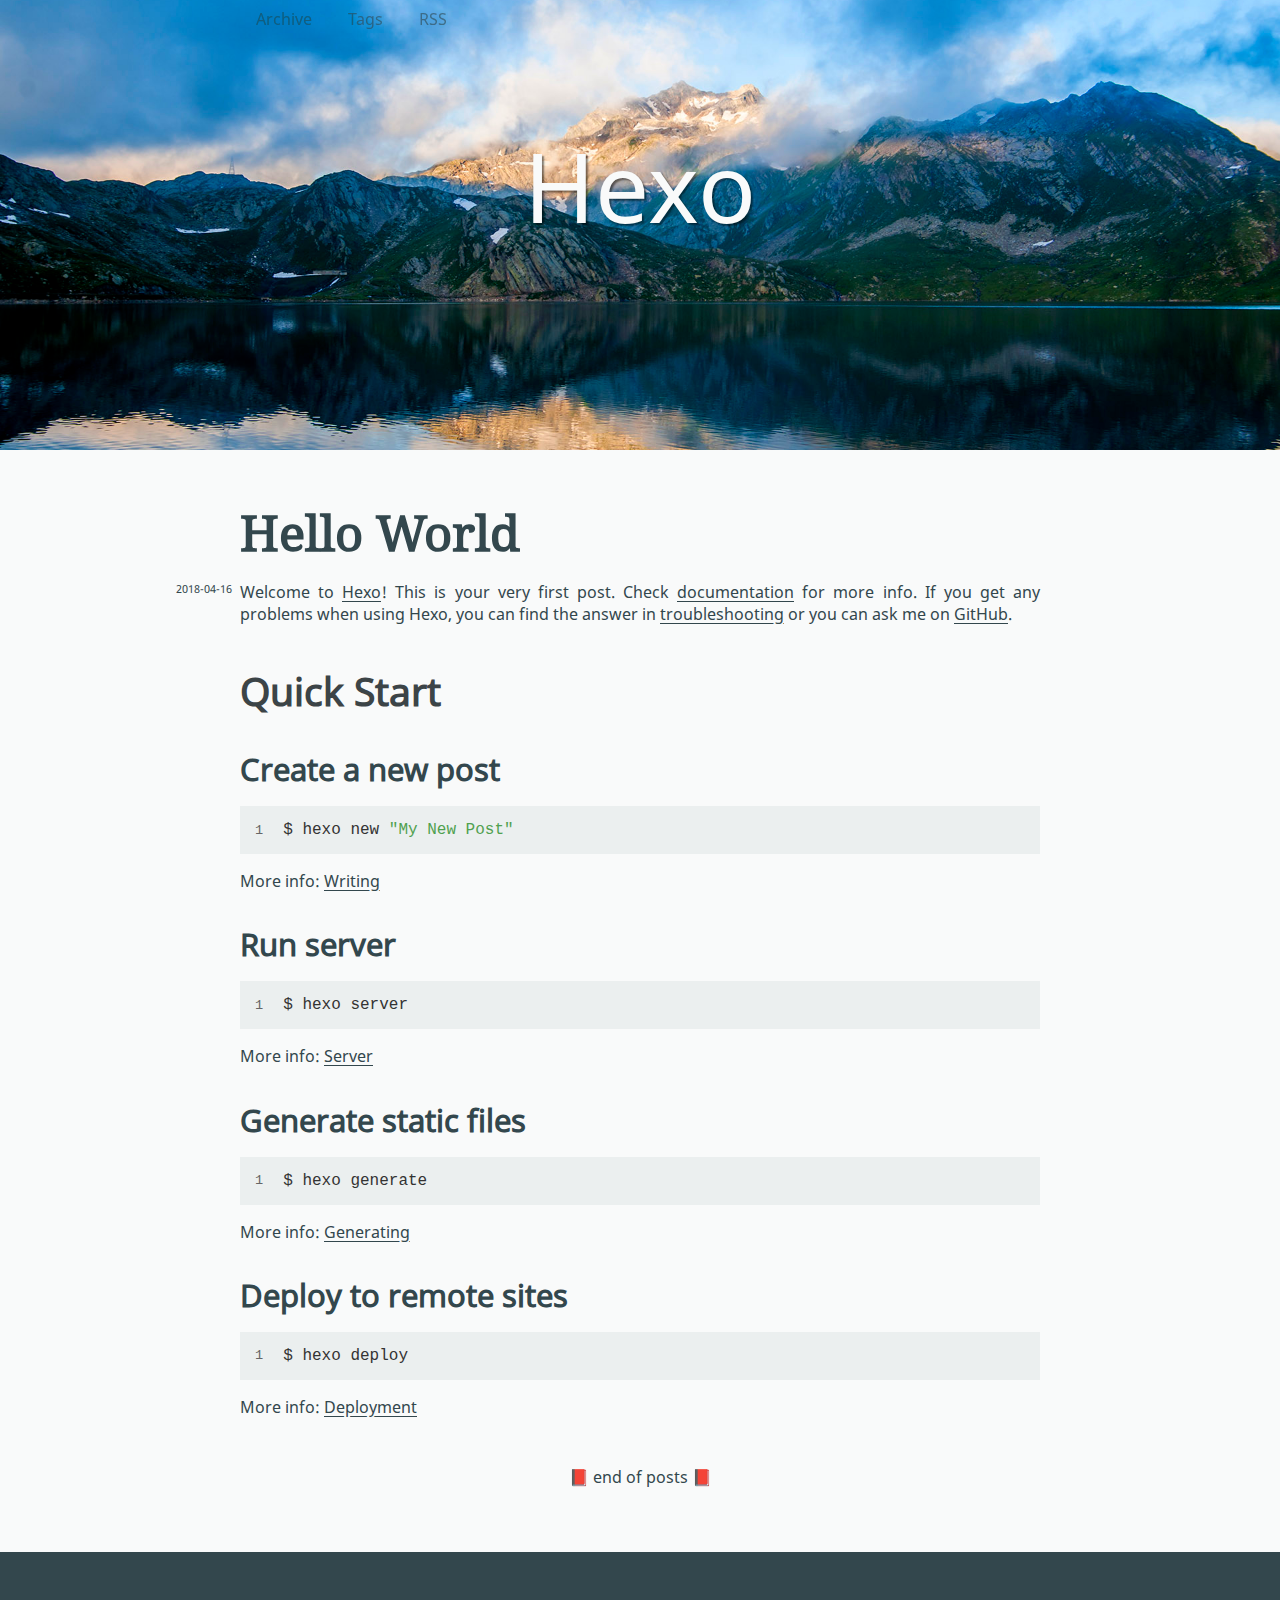
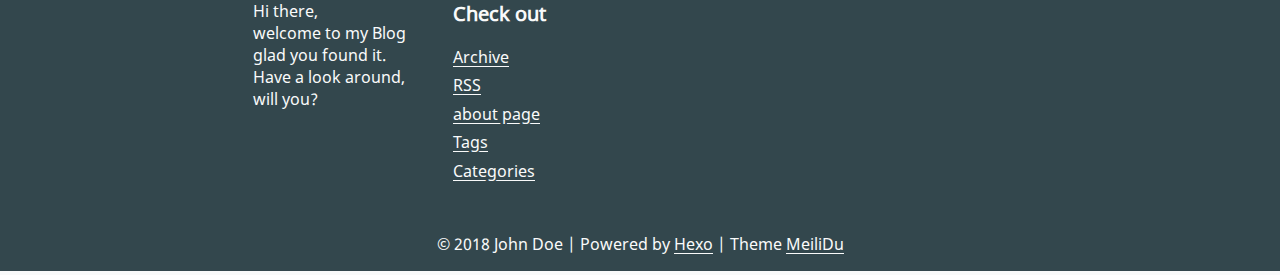
==== commit fd70a842: "Site updated: 2018-04-16 16:27:13" ====
--- a/index.html
+++ b/index.html
@@ -1,306 +1,52 @@
 <!DOCTYPE html>
+<html>
+
+<head>
+	<meta charset="utf-8">
+	<meta name="viewport" content="width=device-width, initial-scale=1, maximum-scale=1">
+	<meta name="theme-color" content="#33474d">
+	<title>Hexo</title>
+	<link rel="stylesheet" href="/css/style.css" />
+	
+      <link rel="alternate" href="/atom.xml" title="Hexo" type="application/atom+xml">
+    
+</head>
+
+<body>
+
+	<header class="header">
+		<nav class="header__nav">
+			
+				<a href="/archives" class="header__link">Archive</a>
+			
+				<a href="/tags" class="header__link">Tags</a>
+			
+				<a href="/atom.xml" class="header__link">RSS</a>
+			
+		</nav>
+		<h1 class="header__title"><a href="/">Hexo</a></h1>
+		<h2 class="header__subtitle"></h2>
+	</header>
+
+	<main>
+		
 
 
 
-  
+	<article>
+	
+		<h1><a href="/2018/04/16/hello-world/">Hello World</a></h1>
+	
+	<div class="article__infos">
+		<span class="article__date">2018-04-16</span><br />
+		
+		
+	</div>
 
+	
 
-<html class="theme-next muse use-motion" lang="">
-<head>
-  <meta charset="UTF-8"/>
-<meta http-equiv="X-UA-Compatible" content="IE=edge" />
-<meta name="viewport" content="width=device-width, initial-scale=1, maximum-scale=1"/>
-<meta name="theme-color" content="#222">
-
-
-
-
-
-
-
-
-
-<meta http-equiv="Cache-Control" content="no-transform" />
-<meta http-equiv="Cache-Control" content="no-siteapp" />
-
-
-
-
-
-
-
-
-
-
-
-
-
-
-
-
-  
-  
-  <link href="/lib/fancybox/source/jquery.fancybox.css?v=2.1.5" rel="stylesheet" type="text/css" />
-
-
-
-
-
-
-
-<link href="/lib/font-awesome/css/font-awesome.min.css?v=4.6.2" rel="stylesheet" type="text/css" />
-
-<link href="/css/main.css?v=5.1.4" rel="stylesheet" type="text/css" />
-
-
-  <link rel="apple-touch-icon" sizes="180x180" href="/images/apple-touch-icon-next.png?v=5.1.4">
-
-
-  <link rel="icon" type="image/png" sizes="32x32" href="/images/favicon-32x32-next.png?v=5.1.4">
-
-
-  <link rel="icon" type="image/png" sizes="16x16" href="/images/favicon-16x16-next.png?v=5.1.4">
-
-
-  <link rel="mask-icon" href="/images/logo.svg?v=5.1.4" color="#222">
-
-
-
-
-
-  <meta name="keywords" content="Hexo, NexT" />
-
-
-
-
-
-
-
-
-
-
-<meta property="og:type" content="website">
-<meta property="og:title" content="Hexo">
-<meta property="og:url" content="http://yoursite.com/index.html">
-<meta property="og:site_name" content="Hexo">
-<meta property="og:locale" content="default">
-<meta name="twitter:card" content="summary">
-<meta name="twitter:title" content="Hexo">
-
-
-
-<script type="text/javascript" id="hexo.configurations">
-  var NexT = window.NexT || {};
-  var CONFIG = {
-    root: '/',
-    scheme: 'Muse',
-    version: '5.1.4',
-    sidebar: {"position":"left","display":"post","offset":12,"b2t":false,"scrollpercent":false,"onmobile":false},
-    fancybox: true,
-    tabs: true,
-    motion: {"enable":true,"async":false,"transition":{"post_block":"fadeIn","post_header":"slideDownIn","post_body":"slideDownIn","coll_header":"slideLeftIn","sidebar":"slideUpIn"}},
-    duoshuo: {
-      userId: '0',
-      author: 'Author'
-    },
-    algolia: {
-      applicationID: '',
-      apiKey: '',
-      indexName: '',
-      hits: {"per_page":10},
-      labels: {"input_placeholder":"Search for Posts","hits_empty":"We didn't find any results for the search: ${query}","hits_stats":"${hits} results found in ${time} ms"}
-    }
-  };
-</script>
-
-
-
-  <link rel="canonical" href="http://yoursite.com/"/>
-
-
-
-
-
-  <title>Hexo</title>
-  
-
-
-
-
-
-
-
-
-</head>
-
-<body itemscope itemtype="http://schema.org/WebPage" lang="default">
-
-  
-  
-    
-  
-
-  <div class="container sidebar-position-left 
-  page-home">
-    <div class="headband"></div>
-
-    <header id="header" class="header" itemscope itemtype="http://schema.org/WPHeader">
-      <div class="header-inner"><div class="site-brand-wrapper">
-  <div class="site-meta ">
-    
-
-    <div class="custom-logo-site-title">
-      <a href="/"  class="brand" rel="start">
-        <span class="logo-line-before"><i></i></span>
-        <span class="site-title">Hexo</span>
-        <span class="logo-line-after"><i></i></span>
-      </a>
-    </div>
-      
-        <p class="site-subtitle"></p>
-      
-  </div>
-
-  <div class="site-nav-toggle">
-    <button>
-      <span class="btn-bar"></span>
-      <span class="btn-bar"></span>
-      <span class="btn-bar"></span>
-    </button>
-  </div>
-</div>
-
-<nav class="site-nav">
-  
-
-  
-    <ul id="menu" class="menu">
-      
-        
-        <li class="menu-item menu-item-home">
-          <a href="/" rel="section">
-            
-              <i class="menu-item-icon fa fa-fw fa-home"></i> <br />
-            
-            Home
-          </a>
-        </li>
-      
-        
-        <li class="menu-item menu-item-archives">
-          <a href="/archives/" rel="section">
-            
-              <i class="menu-item-icon fa fa-fw fa-archive"></i> <br />
-            
-            Archives
-          </a>
-        </li>
-      
-
-      
-    </ul>
-  
-
-  
-</nav>
-
-
-
- </div>
-    </header>
-
-    <main id="main" class="main">
-      <div class="main-inner">
-        <div class="content-wrap">
-          <div id="content" class="content">
-            
-  <section id="posts" class="posts-expand">
-    
-      
-
-  
-
-  
-  
-  
-
-  <article class="post post-type-normal" itemscope itemtype="http://schema.org/Article">
-  
-  
-  
-  <div class="post-block">
-    <link itemprop="mainEntityOfPage" href="http://yoursite.com/2018/04/16/hello-world/">
-
-    <span hidden itemprop="author" itemscope itemtype="http://schema.org/Person">
-      <meta itemprop="name" content="John Doe">
-      <meta itemprop="description" content="">
-      <meta itemprop="image" content="/images/avatar.gif">
-    </span>
-
-    <span hidden itemprop="publisher" itemscope itemtype="http://schema.org/Organization">
-      <meta itemprop="name" content="Hexo">
-    </span>
-
-    
-      <header class="post-header">
-
-        
-        
-          <h1 class="post-title" itemprop="name headline">
-                
-                <a class="post-title-link" href="/2018/04/16/hello-world/" itemprop="url">Hello World</a></h1>
-        
-
-        <div class="post-meta">
-          <span class="post-time">
-            
-              <span class="post-meta-item-icon">
-                <i class="fa fa-calendar-o"></i>
-              </span>
-              
-                <span class="post-meta-item-text">Posted on</span>
-              
-              <time title="Post created" itemprop="dateCreated datePublished" datetime="2018-04-16T15:01:25+08:00">
-                2018-04-16
-              </time>
-            
-
-            
-
-            
-          </span>
-
-          
-
-          
-            
-          
-
-          
-          
-
-          
-
-          
-
-          
-
-        </div>
-      </header>
-    
-
-    
-    
-    
-    <div class="post-body" itemprop="articleBody">
-
-      
-      
-
-      
-        
-          
-            <p>Welcome to <a href="https://hexo.io/" target="_blank" rel="noopener">Hexo</a>! This is your very first post. Check <a href="https://hexo.io/docs/" target="_blank" rel="noopener">documentation</a> for more info. If you get any problems when using Hexo, you can find the answer in <a href="https://hexo.io/docs/troubleshooting.html" target="_blank" rel="noopener">troubleshooting</a> or you can ask me on <a href="https://github.com/hexojs/hexo/issues" target="_blank" rel="noopener">GitHub</a>.</p>
+	
+		<p>Welcome to <a href="https://hexo.io/" target="_blank" rel="noopener">Hexo</a>! This is your very first post. Check <a href="https://hexo.io/docs/" target="_blank" rel="noopener">documentation</a> for more info. If you get any problems when using Hexo, you can find the answer in <a href="https://hexo.io/docs/troubleshooting.html" target="_blank" rel="noopener">troubleshooting</a> or you can ask me on <a href="https://github.com/hexojs/hexo/issues" target="_blank" rel="noopener">GitHub</a>.</p>
 <h2 id="Quick-Start"><a href="#Quick-Start" class="headerlink" title="Quick Start"></a>Quick Start</h2><h3 id="Create-a-new-post"><a href="#Create-a-new-post" class="headerlink" title="Create a new post"></a>Create a new post</h3><figure class="highlight bash"><table><tr><td class="gutter"><pre><span class="line">1</span><br></pre></td><td class="code"><pre><span class="line">$ hexo new <span class="string">"My New Post"</span></span><br></pre></td></tr></table></figure>
 <p>More info: <a href="https://hexo.io/docs/writing.html" target="_blank" rel="noopener">Writing</a></p>
 <h3 id="Run-server"><a href="#Run-server" class="headerlink" title="Run server"></a>Run server</h3><figure class="highlight bash"><table><tr><td class="gutter"><pre><span class="line">1</span><br></pre></td><td class="code"><pre><span class="line">$ hexo server</span><br></pre></td></tr></table></figure>
@@ -310,307 +56,56 @@
 <h3 id="Deploy-to-remote-sites"><a href="#Deploy-to-remote-sites" class="headerlink" title="Deploy to remote sites"></a>Deploy to remote sites</h3><figure class="highlight bash"><table><tr><td class="gutter"><pre><span class="line">1</span><br></pre></td><td class="code"><pre><span class="line">$ hexo deploy</span><br></pre></td></tr></table></figure>
 <p>More info: <a href="https://hexo.io/docs/deployment.html" target="_blank" rel="noopener">Deployment</a></p>
 
-          
-        
-      
-    </div>
-    
-    
-    
+	
 
-    
+	
 
-    
-
-    
-
-    <footer class="post-footer">
-      
-
-      
-
-      
-
-      
-      
-        <div class="post-eof"></div>
-      
-    </footer>
-  </div>
-  
-  
-  
-  </article>
-
-
-    
-  </section>
-
-  
-
-
-          </div>
-          
-
-
-          
-
-        </div>
-        
-          
-  
-  <div class="sidebar-toggle">
-    <div class="sidebar-toggle-line-wrap">
-      <span class="sidebar-toggle-line sidebar-toggle-line-first"></span>
-      <span class="sidebar-toggle-line sidebar-toggle-line-middle"></span>
-      <span class="sidebar-toggle-line sidebar-toggle-line-last"></span>
-    </div>
-  </div>
-
-  <aside id="sidebar" class="sidebar">
-    
-    <div class="sidebar-inner">
-
-      
-
-      
-
-      <section class="site-overview-wrap sidebar-panel sidebar-panel-active">
-        <div class="site-overview">
-          <div class="site-author motion-element" itemprop="author" itemscope itemtype="http://schema.org/Person">
-            
-              <p class="site-author-name" itemprop="name">John Doe</p>
-              <p class="site-description motion-element" itemprop="description"></p>
-          </div>
-
-          <nav class="site-state motion-element">
-
-            
-              <div class="site-state-item site-state-posts">
-              
-                <a href="/archives/">
-              
-                  <span class="site-state-item-count">1</span>
-                  <span class="site-state-item-name">posts</span>
-                </a>
-              </div>
-            
-
-            
-
-            
-
-          </nav>
-
-          
-
-          
-
-          
-          
-
-          
-          
-
-          
-
-        </div>
-      </section>
-
-      
-
-      
-
-    </div>
-  </aside>
-
-
-        
-      </div>
-    </main>
-
-    <footer id="footer" class="footer">
-      <div class="footer-inner">
-        <div class="copyright">&copy; <span itemprop="copyrightYear">2018</span>
-  <span class="with-love">
-    <i class="fa fa-user"></i>
-  </span>
-  <span class="author" itemprop="copyrightHolder">John Doe</span>
-
-  
-</div>
-
-
-  <div class="powered-by">Powered by <a class="theme-link" target="_blank" href="https://hexo.io">Hexo</a></div>
-
-
-
-  <span class="post-meta-divider">|</span>
-
-
-
-  <div class="theme-info">Theme &mdash; <a class="theme-link" target="_blank" href="https://github.com/iissnan/hexo-theme-next">NexT.Muse</a> v5.1.4</div>
-
-
-
-
-        
+</article>
 
 
 
 
 
 
+	<span class="different-posts">📕 end of posts 📕</span>
 
-        
-      </div>
-    </footer>
 
-    
-      <div class="back-to-top">
-        <i class="fa fa-arrow-up"></i>
-        
-      </div>
-    
+	</main>
 
-    
+	<footer class="footer">
+	<div class="footer-content">
+		
+	      <div class="footer__element">
+	<p>Hi there, <br />welcome to my Blog glad you found it. Have a look around, will you?</p>
+</div>
 
-  </div>
+	    
+	      <div class="footer__element">
+	<h5>Check out</h5>
+	<ul class="footer-links">
+		<li class="footer-links__link"><a href="/archives">Archive</a></li>
+		
+		  <li class="footer-links__link"><a href="/atom.xml">RSS</a></li>
+	    
+		<li class="footer-links__link"><a href="/about">about page</a></li>
+		<li class="footer-links__link"><a href="/tags">Tags</a></li>
+		<li class="footer-links__link"><a href="/categories">Categories</a></li>
+	</ul>
+</div>
 
-  
+	    
 
-<script type="text/javascript">
-  if (Object.prototype.toString.call(window.Promise) !== '[object Function]') {
-    window.Promise = null;
-  }
-</script>
+		<div class="footer-credit">
+			<span>© 2018 John Doe | Powered by <a href="https://hexo.io/">Hexo</a> | Theme <a href="https://github.com/HoverBaum/meilidu-hexo">MeiliDu</a></span>
+		</div>
+
+	</div>
+
+
+</footer>
 
 
 
+</body>
 
-
-
-
-
-
-  
-
-
-
-
-
-
-
-
-
-
-
-
-  
-  
-    <script type="text/javascript" src="/lib/jquery/index.js?v=2.1.3"></script>
-  
-
-  
-  
-    <script type="text/javascript" src="/lib/fastclick/lib/fastclick.min.js?v=1.0.6"></script>
-  
-
-  
-  
-    <script type="text/javascript" src="/lib/jquery_lazyload/jquery.lazyload.js?v=1.9.7"></script>
-  
-
-  
-  
-    <script type="text/javascript" src="/lib/velocity/velocity.min.js?v=1.2.1"></script>
-  
-
-  
-  
-    <script type="text/javascript" src="/lib/velocity/velocity.ui.min.js?v=1.2.1"></script>
-  
-
-  
-  
-    <script type="text/javascript" src="/lib/fancybox/source/jquery.fancybox.pack.js?v=2.1.5"></script>
-  
-
-
-  
-
-
-  <script type="text/javascript" src="/js/src/utils.js?v=5.1.4"></script>
-
-  <script type="text/javascript" src="/js/src/motion.js?v=5.1.4"></script>
-
-
-
-  
-  
-
-  
-
-  
-
-
-  <script type="text/javascript" src="/js/src/bootstrap.js?v=5.1.4"></script>
-
-
-
-  
-
-
-  
-
-
-
-
-	
-
-
-
-
-
-  
-
-
-
-
-
-  
-
-
-
-
-
-
-
-
-
-
-
-
-  
-
-
-
-
-
-  
-
-  
-
-  
-
-  
-  
-
-  
-
-  
-
-  
-
-</body>
 </html>
--- a/css/style.css
+++ b/css/style.css
@@ -0,0 +1,1152 @@
+@font-face {
+  font-family: "Noto Sans";
+  src: url("fonts/Noto_Sans/NotoSans-Regular.ttf");
+  font-weight: normal;
+}
+@font-face {
+  font-family: "Noto Sans";
+  src: url("fonts/Noto_Sans/NotoSans-Italic.ttf");
+  font-style: italic;
+}
+@font-face {
+  font-family: "Noto Serif";
+  src: url("fonts/Noto_Serif/NotoSerif-Regular.ttf");
+  font-style: normal;
+}
+@font-face {
+  font-familiy: "Inconsolata";
+  src: url("fonts/Inconsolata/Inconsolata-Regular.ttf");
+}
+html {
+  font-size: 1em;
+}
+h1 {
+  font-size: 3.0517578125em;
+}
+h2 {
+  font-size: 2.44140625em;
+}
+h3 {
+  font-size: 1.953125em;
+}
+h4 {
+  font-size: 1.5625em;
+}
+h5 {
+  font-size: 1.25em;
+}
+p {
+  font-size: 1em;
+}
+@font-face {
+  font-family: "Noto Sans";
+  src: url("fonts/Noto_Sans/NotoSans-Regular.ttf");
+  font-weight: normal;
+}
+@font-face {
+  font-family: "Noto Sans";
+  src: url("fonts/Noto_Sans/NotoSans-Italic.ttf");
+  font-style: italic;
+}
+@font-face {
+  font-family: "Noto Serif";
+  src: url("fonts/Noto_Serif/NotoSerif-Regular.ttf");
+  font-style: normal;
+}
+@font-face {
+  font-familiy: "Inconsolata";
+  src: url("fonts/Inconsolata/Inconsolata-Regular.ttf");
+}
+::-webkit-scrollbar {
+  width: 0.5rem;
+}
+height: 0.5rem,
+::-webkit-scrollbar-track {
+  background-color: #f9fafa;
+}
+::-webkit-scrollbar-thumb {
+  background-color: #33474d;
+}
+@font-face {
+  font-family: "Noto Sans";
+  src: url("fonts/Noto_Sans/NotoSans-Regular.ttf");
+  font-weight: normal;
+}
+@font-face {
+  font-family: "Noto Sans";
+  src: url("fonts/Noto_Sans/NotoSans-Italic.ttf");
+  font-style: italic;
+}
+@font-face {
+  font-family: "Noto Serif";
+  src: url("fonts/Noto_Serif/NotoSerif-Regular.ttf");
+  font-style: normal;
+}
+@font-face {
+  font-familiy: "Inconsolata";
+  src: url("fonts/Inconsolata/Inconsolata-Regular.ttf");
+}
+article {
+  width: 50rem;
+  max-width: 100%;
+  text-align: justify;
+  margin: 0 2rem;
+  margin-bottom: 2rem;
+  position: relative;
+}
+@media only screen and (max-width: 40em) {
+  article {
+    width: 90%;
+  }
+  article h1 {
+    overflow: hidden;
+  }
+  article p a {
+    word-break: normal;
+  }
+  p a,
+  blockquote a,
+  figure a {
+    word-break: break-all;
+  }
+}
+article h1 {
+  font-family: "Noto Serif", serif;
+}
+h1,
+h2,
+strong {
+  color: #3c4447;
+}
+h1 a,
+h2 a,
+h3 a,
+h4 a,
+h5 a {
+  font-style: normal;
+}
+h1,
+h2,
+h3,
+h4,
+h5 {
+  margin-top: 1em;
+  margin-bottom: 1rem;
+  text-align: left;
+}
+article a {
+  text-shadow: 0.03em 0 #f9fafa, -0.03em 0 #f9fafa, 0 0.03em #f9fafa, 0 -0.03em #f9fafa, 0.06em 0 #f9fafa, -0.06em 0 #f9fafa, 0.09em 0 #f9fafa, -0.09em 0 #f9fafa, 0.12em 0 #f9fafa, -0.12em 0 #f9fafa, 0.15em 0 #f9fafa, -0.15em 0 #f9fafa;
+  background-image: linear-gradient(#33474d, #33474d);
+  background-size: 1px 1px;
+  background-repeat: repeat-x;
+  background-position: 0% 95%;
+  color: #33474d;
+  text-decoration: none;
+}
+article a::selection {
+  text-shadow: 0.03em 0 #33474d, -0.03em 0 #33474d, 0 0.03em #33474d, 0 -0.03em #33474d, 0.06em 0 #33474d, -0.06em 0 #33474d, 0.09em 0 #33474d, -0.09em 0 #33474d, 0.12em 0 #33474d, -0.12em 0 #33474d, 0.15em 0 #33474d, -0.15em 0 #33474d;
+  background: #33474d;
+}
+article a::-moz-selection {
+  text-shadow: 0.03em 0 #33474d, -0.03em 0 #33474d, 0 0.03em #33474d, 0 -0.03em #33474d, 0.06em 0 #33474d, -0.06em 0 #33474d, 0.09em 0 #33474d, -0.09em 0 #33474d, 0.12em 0 #33474d, -0.12em 0 #33474d, 0.15em 0 #33474d, -0.15em 0 #33474d;
+  background: #33474d;
+}
+article a *,
+article a *:after,
+article a:after,
+article a *:before,
+article a:before {
+  text-shadow: none;
+}
+article a:visited {
+  color: #33474d;
+}
+article:hover .article__read-more-link {
+  text-shadow: 0.03em 0 #f9fafa, -0.03em 0 #f9fafa, 0 0.03em #f9fafa, 0 -0.03em #f9fafa, 0.06em 0 #f9fafa, -0.06em 0 #f9fafa, 0.09em 0 #f9fafa, -0.09em 0 #f9fafa, 0.12em 0 #f9fafa, -0.12em 0 #f9fafa, 0.15em 0 #f9fafa, -0.15em 0 #f9fafa;
+  background-image: linear-gradient(#0ba6d7, #0ba6d7);
+  background-size: 1px 1px;
+  background-repeat: repeat-x;
+  background-position: 0% 95%;
+  color: #0ba6d7;
+  text-decoration: none;
+}
+article:hover .article__read-more-link::selection {
+  text-shadow: 0.03em 0 #0ba6d7, -0.03em 0 #0ba6d7, 0 0.03em #0ba6d7, 0 -0.03em #0ba6d7, 0.06em 0 #0ba6d7, -0.06em 0 #0ba6d7, 0.09em 0 #0ba6d7, -0.09em 0 #0ba6d7, 0.12em 0 #0ba6d7, -0.12em 0 #0ba6d7, 0.15em 0 #0ba6d7, -0.15em 0 #0ba6d7;
+  background: #0ba6d7;
+}
+article:hover .article__read-more-link::-moz-selection {
+  text-shadow: 0.03em 0 #0ba6d7, -0.03em 0 #0ba6d7, 0 0.03em #0ba6d7, 0 -0.03em #0ba6d7, 0.06em 0 #0ba6d7, -0.06em 0 #0ba6d7, 0.09em 0 #0ba6d7, -0.09em 0 #0ba6d7, 0.12em 0 #0ba6d7, -0.12em 0 #0ba6d7, 0.15em 0 #0ba6d7, -0.15em 0 #0ba6d7;
+  background: #0ba6d7;
+}
+article:hover .article__read-more-link *,
+article:hover .article__read-more-link *:after,
+article:hover .article__read-more-link:after,
+article:hover .article__read-more-link *:before,
+article:hover .article__read-more-link:before {
+  text-shadow: none;
+}
+article:hover .article__read-more-link:visited {
+  color: #0ba6d7;
+}
+@media only screen and (max-width: 64em) {
+  article .article__read-more-link {
+    text-shadow: 0.03em 0 #f9fafa, -0.03em 0 #f9fafa, 0 0.03em #f9fafa, 0 -0.03em #f9fafa, 0.06em 0 #f9fafa, -0.06em 0 #f9fafa, 0.09em 0 #f9fafa, -0.09em 0 #f9fafa, 0.12em 0 #f9fafa, -0.12em 0 #f9fafa, 0.15em 0 #f9fafa, -0.15em 0 #f9fafa;
+    background-image: linear-gradient(#0ba6d7, #0ba6d7);
+    background-size: 1px 1px;
+    background-repeat: repeat-x;
+    background-position: 0% 95%;
+    color: #0ba6d7;
+    text-decoration: none;
+  }
+  article .article__read-more-link::selection {
+    text-shadow: 0.03em 0 #0ba6d7, -0.03em 0 #0ba6d7, 0 0.03em #0ba6d7, 0 -0.03em #0ba6d7, 0.06em 0 #0ba6d7, -0.06em 0 #0ba6d7, 0.09em 0 #0ba6d7, -0.09em 0 #0ba6d7, 0.12em 0 #0ba6d7, -0.12em 0 #0ba6d7, 0.15em 0 #0ba6d7, -0.15em 0 #0ba6d7;
+    background: #0ba6d7;
+  }
+  article .article__read-more-link::-moz-selection {
+    text-shadow: 0.03em 0 #0ba6d7, -0.03em 0 #0ba6d7, 0 0.03em #0ba6d7, 0 -0.03em #0ba6d7, 0.06em 0 #0ba6d7, -0.06em 0 #0ba6d7, 0.09em 0 #0ba6d7, -0.09em 0 #0ba6d7, 0.12em 0 #0ba6d7, -0.12em 0 #0ba6d7, 0.15em 0 #0ba6d7, -0.15em 0 #0ba6d7;
+    background: #0ba6d7;
+  }
+  article .article__read-more-link *,
+  article .article__read-more-link *:after,
+  article .article__read-more-link:after,
+  article .article__read-more-link *:before,
+  article .article__read-more-link:before {
+    text-shadow: none;
+  }
+  article .article__read-more-link:visited {
+    color: #0ba6d7;
+  }
+}
+article h1 a:hover {
+  text-shadow: 0.03em 0 #f9fafa, -0.03em 0 #f9fafa, 0 0.03em #f9fafa, 0 -0.03em #f9fafa, 0.06em 0 #f9fafa, -0.06em 0 #f9fafa, 0.09em 0 #f9fafa, -0.09em 0 #f9fafa, 0.12em 0 #f9fafa, -0.12em 0 #f9fafa, 0.15em 0 #f9fafa, -0.15em 0 #f9fafa;
+  background-image: linear-gradient(#3c4447, #3c4447);
+  background-size: 1px 1px;
+  background-repeat: repeat-x;
+  background-position: 0% 95%;
+  color: #3c4447;
+  text-decoration: none;
+}
+article h1 a:hover::selection {
+  text-shadow: 0.03em 0 #3c4447, -0.03em 0 #3c4447, 0 0.03em #3c4447, 0 -0.03em #3c4447, 0.06em 0 #3c4447, -0.06em 0 #3c4447, 0.09em 0 #3c4447, -0.09em 0 #3c4447, 0.12em 0 #3c4447, -0.12em 0 #3c4447, 0.15em 0 #3c4447, -0.15em 0 #3c4447;
+  background: #3c4447;
+}
+article h1 a:hover::-moz-selection {
+  text-shadow: 0.03em 0 #3c4447, -0.03em 0 #3c4447, 0 0.03em #3c4447, 0 -0.03em #3c4447, 0.06em 0 #3c4447, -0.06em 0 #3c4447, 0.09em 0 #3c4447, -0.09em 0 #3c4447, 0.12em 0 #3c4447, -0.12em 0 #3c4447, 0.15em 0 #3c4447, -0.15em 0 #3c4447;
+  background: #3c4447;
+}
+article h1 a:hover *,
+article h1 a:hover *:after,
+article h1 a:hover:after,
+article h1 a:hover *:before,
+article h1 a:hover:before {
+  text-shadow: none;
+}
+article h1 a:hover:visited {
+  color: #3c4447;
+}
+article h1 a {
+  background: inherit;
+}
+ul,
+ol {
+  margin: 0.5rem 0;
+}
+li {
+  padding: 0.2rem 0;
+}
+.figure {
+  margin: 2rem 0;
+}
+.figure__caption {
+  text-align: center;
+  font-size: 0.8em;
+  margin-top: 0.2em;
+}
+img {
+  max-width: 100%;
+  margin: 0 auto;
+  display: block;
+  border-radius: 0.2rem;
+}
+.highlight {
+  margin: 0;
+  margin-bottom: 1rem;
+}
+blockquote {
+  color: #3c4447;
+  border-left: 0.7rem solid #2a4a54;
+  margin: 2rem 1rem;
+  padding: 0.5rem 1rem;
+  quotes: "\201C" "\201D" "\2018" "\2019";
+}
+blockquote:before {
+  color: #2a4a54;
+  content: "\201C" /*Unicode for Left Double Quote*/;
+  font-size: 4em;
+  line-height: 0.1em;
+  margin-right: 0.25em;
+  vertical-align: -0.4em;
+}
+blockquote p {
+  display: inline;
+  font-family: "Noto Serif", serif;
+}
+blockquote cite:before {
+  content: "\2014 \2009";
+}
+article:hover blockquote a {
+  color: currentColor;
+}
+article blockquote a:hover {
+  text-shadow: 0.03em 0 #f9fafa, -0.03em 0 #f9fafa, 0 0.03em #f9fafa, 0 -0.03em #f9fafa, 0.06em 0 #f9fafa, -0.06em 0 #f9fafa, 0.09em 0 #f9fafa, -0.09em 0 #f9fafa, 0.12em 0 #f9fafa, -0.12em 0 #f9fafa, 0.15em 0 #f9fafa, -0.15em 0 #f9fafa;
+  background-image: linear-gradient(#0ba6d7, #0ba6d7);
+  background-size: 1px 1px;
+  background-repeat: repeat-x;
+  background-position: 0% 95%;
+  color: #0ba6d7;
+  text-decoration: none;
+}
+article blockquote a:hover::selection {
+  text-shadow: 0.03em 0 #0ba6d7, -0.03em 0 #0ba6d7, 0 0.03em #0ba6d7, 0 -0.03em #0ba6d7, 0.06em 0 #0ba6d7, -0.06em 0 #0ba6d7, 0.09em 0 #0ba6d7, -0.09em 0 #0ba6d7, 0.12em 0 #0ba6d7, -0.12em 0 #0ba6d7, 0.15em 0 #0ba6d7, -0.15em 0 #0ba6d7;
+  background: #0ba6d7;
+}
+article blockquote a:hover::-moz-selection {
+  text-shadow: 0.03em 0 #0ba6d7, -0.03em 0 #0ba6d7, 0 0.03em #0ba6d7, 0 -0.03em #0ba6d7, 0.06em 0 #0ba6d7, -0.06em 0 #0ba6d7, 0.09em 0 #0ba6d7, -0.09em 0 #0ba6d7, 0.12em 0 #0ba6d7, -0.12em 0 #0ba6d7, 0.15em 0 #0ba6d7, -0.15em 0 #0ba6d7;
+  background: #0ba6d7;
+}
+article blockquote a:hover *,
+article blockquote a:hover *:after,
+article blockquote a:hover:after,
+article blockquote a:hover *:before,
+article blockquote a:hover:before {
+  text-shadow: none;
+}
+article blockquote a:hover:visited {
+  color: #0ba6d7;
+}
+table {
+  width: 100%;
+  border-spacing: 0;
+}
+table th {
+  border-bottom: 1px solid #3c4447;
+  padding: 0.8rem;
+}
+table td {
+  padding: 0.8rem;
+  border-bottom: 1px solid #d6dbdc;
+}
+table tbody tr:hover {
+  background-color: #e4f7fe;
+}
+.article__tag-link:before {
+  content: '#';
+}
+.article__infos {
+  font-size: 0.7rem;
+  position: absolute;
+  left: -8.5rem;
+  width: 8rem;
+  text-align: right;
+}
+.article__infos a {
+  text-shadow: none;
+  background: inherit;
+}
+@media only screen and (max-width: 64em) {
+  .article__infos {
+    position: relative;
+    left: 0;
+    text-align: left;
+    width: auto;
+  }
+  .article__infos br {
+    display: none;
+  }
+  .article__infos span {
+    margin-right: 1em;
+  }
+}
+.post__info span {
+  margin-right: 1em;
+}
+iframe {
+  width: 100%;
+  height: 28.125rem;
+}
+.pullquote {
+  width: 45%;
+  margin: 0;
+}
+.pullquote.left {
+  margin-left: 0.5em;
+  margin-right: 1em;
+  float: left;
+}
+.pullquote.right {
+  margin-left: 1em;
+  margin-right: 0.5em;
+  float: right;
+}
+article .different-posts {
+  margin-top: 4rem;
+}
+@font-face {
+  font-family: "Noto Sans";
+  src: url("fonts/Noto_Sans/NotoSans-Regular.ttf");
+  font-weight: normal;
+}
+@font-face {
+  font-family: "Noto Sans";
+  src: url("fonts/Noto_Sans/NotoSans-Italic.ttf");
+  font-style: italic;
+}
+@font-face {
+  font-family: "Noto Serif";
+  src: url("fonts/Noto_Serif/NotoSerif-Regular.ttf");
+  font-style: normal;
+}
+@font-face {
+  font-familiy: "Inconsolata";
+  src: url("fonts/Inconsolata/Inconsolata-Regular.ttf");
+}
+.header {
+  background-image: url("../img/header.jpg");
+  background-position: center;
+  background-repeat: no-repeat;
+  background-size: cover;
+  width: 100%;
+  height: 50vh;
+  display: block;
+  box-sizing: border-box;
+  -webkit-filter: saturate(120%);
+  -moz-filter: saturate(120%);
+  filter: saturate(120%);
+  position: relative;
+}
+@media only screen and (orientation: landscape) and (max-width: 64em) {
+  .header {
+    height: 100vh;
+  }
+}
+.header__title {
+  font-size: 6rem;
+  text-align: center;
+  color: #f9fafa;
+  text-shadow: 2px 2px 2px rgba(0,0,0,0.5);
+  margin: 0;
+  padding: 0;
+  font-weight: 300;
+  margin-top: 10vh;
+}
+@media only screen and (max-width: 40em) {
+  .header__title {
+    font-size: 4rem;
+  }
+  .header__subtitle {
+    font-size: 1.5rem;
+  }
+}
+.header__title a {
+  color: #f9fafa;
+}
+.header__title a:hover {
+  text-shadow: 0.03em 0 rgba(0,0,0,0), -0.03em 0 rgba(0,0,0,0), 0 0.03em rgba(0,0,0,0), 0 -0.03em rgba(0,0,0,0), 0.06em 0 rgba(0,0,0,0), -0.06em 0 rgba(0,0,0,0), 0.09em 0 rgba(0,0,0,0), -0.09em 0 rgba(0,0,0,0), 0.12em 0 rgba(0,0,0,0), -0.12em 0 rgba(0,0,0,0), 0.15em 0 rgba(0,0,0,0), -0.15em 0 rgba(0,0,0,0);
+  background-image: linear-gradient(#f9fafa, #f9fafa);
+  background-size: 1px 1px;
+  background-repeat: repeat-x;
+  background-position: 0% 95%;
+  color: #f9fafa;
+  text-decoration: none;
+}
+.header__title a:hover::selection {
+  text-shadow: 0.03em 0 #f9fafa, -0.03em 0 #f9fafa, 0 0.03em #f9fafa, 0 -0.03em #f9fafa, 0.06em 0 #f9fafa, -0.06em 0 #f9fafa, 0.09em 0 #f9fafa, -0.09em 0 #f9fafa, 0.12em 0 #f9fafa, -0.12em 0 #f9fafa, 0.15em 0 #f9fafa, -0.15em 0 #f9fafa;
+  background: #f9fafa;
+}
+.header__title a:hover::-moz-selection {
+  text-shadow: 0.03em 0 #f9fafa, -0.03em 0 #f9fafa, 0 0.03em #f9fafa, 0 -0.03em #f9fafa, 0.06em 0 #f9fafa, -0.06em 0 #f9fafa, 0.09em 0 #f9fafa, -0.09em 0 #f9fafa, 0.12em 0 #f9fafa, -0.12em 0 #f9fafa, 0.15em 0 #f9fafa, -0.15em 0 #f9fafa;
+  background: #f9fafa;
+}
+.header__title a:hover *,
+.header__title a:hover *:after,
+.header__title a:hover:after,
+.header__title a:hover *:before,
+.header__title a:hover:before {
+  text-shadow: none;
+}
+.header__title a:hover:visited {
+  color: #f9fafa;
+}
+.header__subtitle {
+  margin: 0;
+  padding: 0;
+  font-size: 2rem;
+  text-align: center;
+  color: #f9fafa;
+  text-shadow: 2px 2px 2px rgba(0,0,0,0.5);
+  font-weight: 300;
+}
+.header__nav {
+  width: 50rem;
+  max-width: 100%;
+  margin: 0 auto;
+  margin-top: 0.5rem;
+}
+.header__link {
+  margin: 0 1rem;
+  opacity: 0.6;
+}
+.header__link:hover {
+  text-shadow: 0.03em 0 rgba(0,0,0,0), -0.03em 0 rgba(0,0,0,0), 0 0.03em rgba(0,0,0,0), 0 -0.03em rgba(0,0,0,0), 0.06em 0 rgba(0,0,0,0), -0.06em 0 rgba(0,0,0,0), 0.09em 0 rgba(0,0,0,0), -0.09em 0 rgba(0,0,0,0), 0.12em 0 rgba(0,0,0,0), -0.12em 0 rgba(0,0,0,0), 0.15em 0 rgba(0,0,0,0), -0.15em 0 rgba(0,0,0,0);
+  background-image: linear-gradient(#33474d, #33474d);
+  background-size: 1px 1px;
+  background-repeat: repeat-x;
+  background-position: 0% 95%;
+  color: #33474d;
+  text-decoration: none;
+  opacity: 1;
+}
+.header__link:hover::selection {
+  text-shadow: 0.03em 0 #33474d, -0.03em 0 #33474d, 0 0.03em #33474d, 0 -0.03em #33474d, 0.06em 0 #33474d, -0.06em 0 #33474d, 0.09em 0 #33474d, -0.09em 0 #33474d, 0.12em 0 #33474d, -0.12em 0 #33474d, 0.15em 0 #33474d, -0.15em 0 #33474d;
+  background: #33474d;
+}
+.header__link:hover::-moz-selection {
+  text-shadow: 0.03em 0 #33474d, -0.03em 0 #33474d, 0 0.03em #33474d, 0 -0.03em #33474d, 0.06em 0 #33474d, -0.06em 0 #33474d, 0.09em 0 #33474d, -0.09em 0 #33474d, 0.12em 0 #33474d, -0.12em 0 #33474d, 0.15em 0 #33474d, -0.15em 0 #33474d;
+  background: #33474d;
+}
+.header__link:hover *,
+.header__link:hover *:after,
+.header__link:hover:after,
+.header__link:hover *:before,
+.header__link:hover:before {
+  text-shadow: none;
+}
+.header__link:hover:visited {
+  color: #33474d;
+}
+@font-face {
+  font-family: "Noto Sans";
+  src: url("fonts/Noto_Sans/NotoSans-Regular.ttf");
+  font-weight: normal;
+}
+@font-face {
+  font-family: "Noto Sans";
+  src: url("fonts/Noto_Sans/NotoSans-Italic.ttf");
+  font-style: italic;
+}
+@font-face {
+  font-family: "Noto Serif";
+  src: url("fonts/Noto_Serif/NotoSerif-Regular.ttf");
+  font-style: normal;
+}
+@font-face {
+  font-familiy: "Inconsolata";
+  src: url("fonts/Inconsolata/Inconsolata-Regular.ttf");
+}
+.footer {
+  background-color: #33474d;
+  color: #f9fafa;
+  padding-top: 2rem;
+  padding-bottom: 1rem;
+  display: flex;
+  flex-direction: row;
+  justify-content: center;
+}
+.footer p {
+  margin: 0;
+  max-width: 100%;
+}
+.footer-content {
+  display: flex;
+  flex-direction: row;
+  justify-content: flex-start;
+  flex-wrap: wrap;
+  width: contentWidth;
+}
+.footer__element {
+  padding: 1rem;
+  width: 12.5rem;
+  box-sizing: border-box;
+}
+.footer__element h5 {
+  margin-top: 0;
+}
+@media only screen and (max-width: 40em) {
+  .footer__element {
+    width: 100%;
+    font-size: 1.2rem;
+  }
+}
+@media only screen and (min-width: 40.063em) and (max-width: 64em) {
+  .footer__element {
+    width: 50%;
+    font-size: 1.2rem;
+  }
+}
+.footer-links {
+  margin: 0;
+  padding: 0;
+}
+.footer-links__link {
+  list-style-type: none;
+}
+.footer a {
+  text-shadow: 0.03em 0 #33474d, -0.03em 0 #33474d, 0 0.03em #33474d, 0 -0.03em #33474d, 0.06em 0 #33474d, -0.06em 0 #33474d, 0.09em 0 #33474d, -0.09em 0 #33474d, 0.12em 0 #33474d, -0.12em 0 #33474d, 0.15em 0 #33474d, -0.15em 0 #33474d;
+  background-image: linear-gradient(#f9fafa, #f9fafa);
+  background-size: 1px 1px;
+  background-repeat: repeat-x;
+  background-position: 0% 95%;
+  color: #f9fafa;
+  text-decoration: none;
+}
+.footer a::selection {
+  text-shadow: 0.03em 0 #f9fafa, -0.03em 0 #f9fafa, 0 0.03em #f9fafa, 0 -0.03em #f9fafa, 0.06em 0 #f9fafa, -0.06em 0 #f9fafa, 0.09em 0 #f9fafa, -0.09em 0 #f9fafa, 0.12em 0 #f9fafa, -0.12em 0 #f9fafa, 0.15em 0 #f9fafa, -0.15em 0 #f9fafa;
+  background: #f9fafa;
+}
+.footer a::-moz-selection {
+  text-shadow: 0.03em 0 #f9fafa, -0.03em 0 #f9fafa, 0 0.03em #f9fafa, 0 -0.03em #f9fafa, 0.06em 0 #f9fafa, -0.06em 0 #f9fafa, 0.09em 0 #f9fafa, -0.09em 0 #f9fafa, 0.12em 0 #f9fafa, -0.12em 0 #f9fafa, 0.15em 0 #f9fafa, -0.15em 0 #f9fafa;
+  background: #f9fafa;
+}
+.footer a *,
+.footer a *:after,
+.footer a:after,
+.footer a *:before,
+.footer a:before {
+  text-shadow: none;
+}
+.footer a:visited {
+  color: #f9fafa;
+}
+.footer a:hover {
+  text-shadow: 0.03em 0 #33474d, -0.03em 0 #33474d, 0 0.03em #33474d, 0 -0.03em #33474d, 0.06em 0 #33474d, -0.06em 0 #33474d, 0.09em 0 #33474d, -0.09em 0 #33474d, 0.12em 0 #33474d, -0.12em 0 #33474d, 0.15em 0 #33474d, -0.15em 0 #33474d;
+  background-image: linear-gradient(#0ba6d7, #0ba6d7);
+  background-size: 1px 1px;
+  background-repeat: repeat-x;
+  background-position: 0% 95%;
+  color: #0ba6d7;
+  text-decoration: none;
+}
+.footer a:hover::selection {
+  text-shadow: 0.03em 0 #0ba6d7, -0.03em 0 #0ba6d7, 0 0.03em #0ba6d7, 0 -0.03em #0ba6d7, 0.06em 0 #0ba6d7, -0.06em 0 #0ba6d7, 0.09em 0 #0ba6d7, -0.09em 0 #0ba6d7, 0.12em 0 #0ba6d7, -0.12em 0 #0ba6d7, 0.15em 0 #0ba6d7, -0.15em 0 #0ba6d7;
+  background: #0ba6d7;
+}
+.footer a:hover::-moz-selection {
+  text-shadow: 0.03em 0 #0ba6d7, -0.03em 0 #0ba6d7, 0 0.03em #0ba6d7, 0 -0.03em #0ba6d7, 0.06em 0 #0ba6d7, -0.06em 0 #0ba6d7, 0.09em 0 #0ba6d7, -0.09em 0 #0ba6d7, 0.12em 0 #0ba6d7, -0.12em 0 #0ba6d7, 0.15em 0 #0ba6d7, -0.15em 0 #0ba6d7;
+  background: #0ba6d7;
+}
+.footer a:hover *,
+.footer a:hover *:after,
+.footer a:hover:after,
+.footer a:hover *:before,
+.footer a:hover:before {
+  text-shadow: none;
+}
+.footer a:hover:visited {
+  color: #0ba6d7;
+}
+.footer-credit {
+  margin-top: 2rem;
+  width: 100%;
+  display: block;
+  text-align: center;
+}
+@font-face {
+  font-family: "Noto Sans";
+  src: url("fonts/Noto_Sans/NotoSans-Regular.ttf");
+  font-weight: normal;
+}
+@font-face {
+  font-family: "Noto Sans";
+  src: url("fonts/Noto_Sans/NotoSans-Italic.ttf");
+  font-style: italic;
+}
+@font-face {
+  font-family: "Noto Serif";
+  src: url("fonts/Noto_Serif/NotoSerif-Regular.ttf");
+  font-style: normal;
+}
+@font-face {
+  font-familiy: "Inconsolata";
+  src: url("fonts/Inconsolata/Inconsolata-Regular.ttf");
+}
+article pre,
+article .highlight {
+  background: #ebefef;
+  padding: 15px;
+  overflow: auto;
+  color: #333;
+}
+article pre a,
+article .highlight a {
+  text-shadow: 0.03em 0 #ebefef, -0.03em 0 #ebefef, 0 0.03em #ebefef, 0 -0.03em #ebefef, 0.06em 0 #ebefef, -0.06em 0 #ebefef, 0.09em 0 #ebefef, -0.09em 0 #ebefef, 0.12em 0 #ebefef, -0.12em 0 #ebefef, 0.15em 0 #ebefef, -0.15em 0 #ebefef;
+  background-image: linear-gradient(#0ba6d7, #0ba6d7);
+  background-size: 1px 1px;
+  background-repeat: repeat-x;
+  background-position: 0% 95%;
+  color: #0ba6d7;
+  text-decoration: none;
+}
+article pre a::selection,
+article .highlight a::selection {
+  text-shadow: 0.03em 0 #0ba6d7, -0.03em 0 #0ba6d7, 0 0.03em #0ba6d7, 0 -0.03em #0ba6d7, 0.06em 0 #0ba6d7, -0.06em 0 #0ba6d7, 0.09em 0 #0ba6d7, -0.09em 0 #0ba6d7, 0.12em 0 #0ba6d7, -0.12em 0 #0ba6d7, 0.15em 0 #0ba6d7, -0.15em 0 #0ba6d7;
+  background: #0ba6d7;
+}
+article pre a::-moz-selection,
+article .highlight a::-moz-selection {
+  text-shadow: 0.03em 0 #0ba6d7, -0.03em 0 #0ba6d7, 0 0.03em #0ba6d7, 0 -0.03em #0ba6d7, 0.06em 0 #0ba6d7, -0.06em 0 #0ba6d7, 0.09em 0 #0ba6d7, -0.09em 0 #0ba6d7, 0.12em 0 #0ba6d7, -0.12em 0 #0ba6d7, 0.15em 0 #0ba6d7, -0.15em 0 #0ba6d7;
+  background: #0ba6d7;
+}
+article pre a *,
+article .highlight a *,
+article pre a *:after,
+article .highlight a *:after,
+article pre a:after,
+article .highlight a:after,
+article pre a *:before,
+article .highlight a *:before,
+article pre a:before,
+article .highlight a:before {
+  text-shadow: none;
+}
+article pre a:visited,
+article .highlight a:visited {
+  color: #0ba6d7;
+}
+article .highlight .gutter pre,
+article .gist .gist-file .gist-data .line-numbers {
+  color: #666;
+  font-size: 0.85em;
+}
+code {
+  background-color: #ebefef;
+  border-radius: 0.2em;
+}
+.highlight .line.marked {
+  background-color: #d1dada;
+}
+.highlight .line {
+  min-height: 22px;
+}
+article pre,
+article code {
+  font-family: "Inconsolata", monospace;
+}
+article code {
+  background: color-background;
+  text-shadow: 0 1px #fff;
+  padding: 0 0.3em;
+}
+article pre code {
+  background: none;
+  text-shadow: none;
+  padding: 0;
+}
+article .highlight pre {
+  border: none;
+  margin: 0;
+  padding: 0;
+}
+article .highlight table {
+  margin: 0;
+  width: auto;
+}
+article .highlight td {
+  border: none;
+  padding: 0;
+}
+article .highlight figcaption {
+  font-size: 0.85em;
+  color: #999;
+  line-height: 1em;
+  margin-bottom: 1em;
+  display: flex;
+  flex-direction: row;
+  justify-content: space-between;
+}
+article .highlight .gutter pre {
+  text-align: right;
+  padding-right: 20px;
+}
+article .gist {
+  border-style: solid;
+  border-color: #99c0cc;
+  border-width: 1px 0;
+  background: #f9fafa;
+}
+article .gist .gist-file {
+  border: none;
+  font-family: font-mono;
+  margin: 0;
+}
+article .gist .gist-file .gist-data {
+  background: none;
+  border: none;
+}
+article .gist .gist-file .gist-data .line-numbers {
+  background: none;
+  border: none;
+  padding: 0 20px 0 0;
+}
+article .gist .gist-file .gist-data .line-data {
+  padding: 0 !important;
+}
+article .gist .gist-file .highlight {
+  margin: 0;
+  padding: 0;
+  border: none;
+}
+article .gist .gist-file .gist-meta {
+  background: #f9fafa;
+  color: #999;
+  font: 0.85em font-sans;
+  text-shadow: 0 0;
+  padding: 0;
+  margin-top: 1em;
+  margin-left: article-padding;
+}
+pre .comment,
+pre .title {
+  color: #999;
+}
+pre .variable,
+pre .attribute,
+pre .tag,
+pre .regexp,
+pre .ruby .constant,
+pre .xml .tag .title,
+pre .xml .pi,
+pre .xml .doctype,
+pre .html .doctype,
+pre .css .id,
+pre .css .class,
+pre .css .pseudo {
+  color: #a626a4;
+}
+pre .number,
+pre .preprocessor,
+pre .built_in,
+pre .literal,
+pre .params,
+pre .constant {
+  color: #986801;
+}
+pre .class,
+pre .ruby .class .title,
+pre .css .rules .attribute {
+  color: #50a14f;
+}
+pre .string,
+pre .value,
+pre .inheritance,
+pre .header,
+pre .ruby .symbol,
+pre .xml .cdata {
+  color: #50a14f;
+}
+pre .css .hexcolor {
+  color: #6cc;
+}
+pre .function,
+pre .python .decorator,
+pre .python .title,
+pre .ruby .function .title,
+pre .ruby .title .keyword,
+pre .perl .sub,
+pre .javascript .title,
+pre .coffeescript .title {
+  color: #a626a4;
+}
+pre .keyword,
+pre .javascript .function {
+  color: #a626a4;
+}
+@font-face {
+  font-family: "Noto Sans";
+  src: url("fonts/Noto_Sans/NotoSans-Regular.ttf");
+  font-weight: normal;
+}
+@font-face {
+  font-family: "Noto Sans";
+  src: url("fonts/Noto_Sans/NotoSans-Italic.ttf");
+  font-style: italic;
+}
+@font-face {
+  font-family: "Noto Serif";
+  src: url("fonts/Noto_Serif/NotoSerif-Regular.ttf");
+  font-style: normal;
+}
+@font-face {
+  font-familiy: "Inconsolata";
+  src: url("fonts/Inconsolata/Inconsolata-Regular.ttf");
+}
+.archive {
+  width: 50rem;
+  max-width: 100%;
+  padding: 3rem;
+  display: block;
+  font-size: 2.369rem;
+}
+.archive li {
+  list-style-type: none;
+  cursor: pointer;
+}
+.archive__year > span:hover {
+  text-shadow: 0.03em 0 #f9fafa, -0.03em 0 #f9fafa, 0 0.03em #f9fafa, 0 -0.03em #f9fafa, 0.06em 0 #f9fafa, -0.06em 0 #f9fafa, 0.09em 0 #f9fafa, -0.09em 0 #f9fafa, 0.12em 0 #f9fafa, -0.12em 0 #f9fafa, 0.15em 0 #f9fafa, -0.15em 0 #f9fafa;
+  background-image: linear-gradient(#33474d, #33474d);
+  background-size: 1px 1px;
+  background-repeat: repeat-x;
+  background-position: 0% 95%;
+  color: #33474d;
+  text-decoration: none;
+}
+.archive__year > span:hover::selection {
+  text-shadow: 0.03em 0 #33474d, -0.03em 0 #33474d, 0 0.03em #33474d, 0 -0.03em #33474d, 0.06em 0 #33474d, -0.06em 0 #33474d, 0.09em 0 #33474d, -0.09em 0 #33474d, 0.12em 0 #33474d, -0.12em 0 #33474d, 0.15em 0 #33474d, -0.15em 0 #33474d;
+  background: #33474d;
+}
+.archive__year > span:hover::-moz-selection {
+  text-shadow: 0.03em 0 #33474d, -0.03em 0 #33474d, 0 0.03em #33474d, 0 -0.03em #33474d, 0.06em 0 #33474d, -0.06em 0 #33474d, 0.09em 0 #33474d, -0.09em 0 #33474d, 0.12em 0 #33474d, -0.12em 0 #33474d, 0.15em 0 #33474d, -0.15em 0 #33474d;
+  background: #33474d;
+}
+.archive__year > span:hover *,
+.archive__year > span:hover *:after,
+.archive__year > span:hover:after,
+.archive__year > span:hover *:before,
+.archive__year > span:hover:before {
+  text-shadow: none;
+}
+.archive__year > span:hover:visited {
+  color: #33474d;
+}
+.archive__month {
+  font-family: fonstSerif;
+  font-size: 1.777rem;
+  color: #425c64;
+}
+.archive__month > span:hover {
+  text-shadow: 0.03em 0 #f9fafa, -0.03em 0 #f9fafa, 0 0.03em #f9fafa, 0 -0.03em #f9fafa, 0.06em 0 #f9fafa, -0.06em 0 #f9fafa, 0.09em 0 #f9fafa, -0.09em 0 #f9fafa, 0.12em 0 #f9fafa, -0.12em 0 #f9fafa, 0.15em 0 #f9fafa, -0.15em 0 #f9fafa;
+  background-image: linear-gradient(#425c64, #425c64);
+  background-size: 1px 1px;
+  background-repeat: repeat-x;
+  background-position: 0% 95%;
+  color: #425c64;
+  text-decoration: none;
+}
+.archive__month > span:hover::selection {
+  text-shadow: 0.03em 0 #425c64, -0.03em 0 #425c64, 0 0.03em #425c64, 0 -0.03em #425c64, 0.06em 0 #425c64, -0.06em 0 #425c64, 0.09em 0 #425c64, -0.09em 0 #425c64, 0.12em 0 #425c64, -0.12em 0 #425c64, 0.15em 0 #425c64, -0.15em 0 #425c64;
+  background: #425c64;
+}
+.archive__month > span:hover::-moz-selection {
+  text-shadow: 0.03em 0 #425c64, -0.03em 0 #425c64, 0 0.03em #425c64, 0 -0.03em #425c64, 0.06em 0 #425c64, -0.06em 0 #425c64, 0.09em 0 #425c64, -0.09em 0 #425c64, 0.12em 0 #425c64, -0.12em 0 #425c64, 0.15em 0 #425c64, -0.15em 0 #425c64;
+  background: #425c64;
+}
+.archive__month > span:hover *,
+.archive__month > span:hover *:after,
+.archive__month > span:hover:after,
+.archive__month > span:hover *:before,
+.archive__month > span:hover:before {
+  text-shadow: none;
+}
+.archive__month > span:hover:visited {
+  color: #425c64;
+}
+.archive .archive__entry {
+  font-family: "Noto Sans", sans-serif;
+  list-style-type: disc;
+  font-size: 1.333rem;
+  margin-left: 1rem;
+}
+.archive__entry > a {
+  color: #51717b;
+}
+.archive__entry > a:hover {
+  text-shadow: 0.03em 0 #f9fafa, -0.03em 0 #f9fafa, 0 0.03em #f9fafa, 0 -0.03em #f9fafa, 0.06em 0 #f9fafa, -0.06em 0 #f9fafa, 0.09em 0 #f9fafa, -0.09em 0 #f9fafa, 0.12em 0 #f9fafa, -0.12em 0 #f9fafa, 0.15em 0 #f9fafa, -0.15em 0 #f9fafa;
+  background-image: linear-gradient(#51717b, #51717b);
+  background-size: 1px 1px;
+  background-repeat: repeat-x;
+  background-position: 0% 95%;
+  color: #51717b;
+  text-decoration: none;
+}
+.archive__entry > a:hover::selection {
+  text-shadow: 0.03em 0 #51717b, -0.03em 0 #51717b, 0 0.03em #51717b, 0 -0.03em #51717b, 0.06em 0 #51717b, -0.06em 0 #51717b, 0.09em 0 #51717b, -0.09em 0 #51717b, 0.12em 0 #51717b, -0.12em 0 #51717b, 0.15em 0 #51717b, -0.15em 0 #51717b;
+  background: #51717b;
+}
+.archive__entry > a:hover::-moz-selection {
+  text-shadow: 0.03em 0 #51717b, -0.03em 0 #51717b, 0 0.03em #51717b, 0 -0.03em #51717b, 0.06em 0 #51717b, -0.06em 0 #51717b, 0.09em 0 #51717b, -0.09em 0 #51717b, 0.12em 0 #51717b, -0.12em 0 #51717b, 0.15em 0 #51717b, -0.15em 0 #51717b;
+  background: #51717b;
+}
+.archive__entry > a:hover *,
+.archive__entry > a:hover *:after,
+.archive__entry > a:hover:after,
+.archive__entry > a:hover *:before,
+.archive__entry > a:hover:before {
+  text-shadow: none;
+}
+.archive__entry > a:hover:visited {
+  color: #51717b;
+}
+.archive__expendable {
+  margin-top: 0.5em;
+  height: auto;
+}
+.archive__expendable:before {
+  content: "▻";
+  display: inline-block;
+  -webkit-transform: rotate(90deg);
+  -moz-transform: rotate(90deg);
+  -o-transform: rotate(90deg);
+  -ms-transform: rotate(90deg);
+  transform: rotate(90deg);
+}
+.archive__expendable.archive__expendable_collapsed {
+  height: 1.3em;
+  overflow-y: hidden;
+}
+.archive__expendable.archive__expendable_collapsed:before {
+  -webkit-transform: rotate(0deg);
+  -moz-transform: rotate(0deg);
+  -o-transform: rotate(0deg);
+  -ms-transform: rotate(0deg);
+  transform: rotate(0deg);
+}
+.archive__expendable.archive__expendable_disabled span:hover {
+  cursor: default;
+  text-shadow: none;
+  background-image: none;
+}
+.archive__expendable.archive__expendable_disabled:before {
+  content: "";
+}
+body,
+html {
+  padding: 0;
+  margin: 0;
+  background-color: #f9fafa;
+}
+body {
+  font-family: "Noto Sans";
+  color: #33474d;
+  display: flex;
+  flex-direction: column;
+}
+@media only screen and (max-width: 40em) {
+  html {
+    font-size: 90%;
+  }
+}
+main {
+  width: 100%;
+  padding-bottom: 4rem;
+  display: flex;
+  flex-grow: 1;
+  flex-direction: row;
+  justify-content: center;
+  flex-wrap: wrap;
+}
+main > h1 {
+  width: 100%;
+  text-align: center;
+}
+a {
+  text-decoration: none;
+  color: #33474d;
+}
+a:visited {
+  color: currentColor;
+}
+a:hover {
+  text-shadow: 0.03em 0 #f9fafa, -0.03em 0 #f9fafa, 0 0.03em #f9fafa, 0 -0.03em #f9fafa, 0.06em 0 #f9fafa, -0.06em 0 #f9fafa, 0.09em 0 #f9fafa, -0.09em 0 #f9fafa, 0.12em 0 #f9fafa, -0.12em 0 #f9fafa, 0.15em 0 #f9fafa, -0.15em 0 #f9fafa;
+  background-image: linear-gradient(#0ba6d7, #0ba6d7);
+  background-size: 1px 1px;
+  background-repeat: repeat-x;
+  background-position: 0% 95%;
+  color: #0ba6d7;
+  text-decoration: none;
+}
+a:hover::selection {
+  text-shadow: 0.03em 0 #0ba6d7, -0.03em 0 #0ba6d7, 0 0.03em #0ba6d7, 0 -0.03em #0ba6d7, 0.06em 0 #0ba6d7, -0.06em 0 #0ba6d7, 0.09em 0 #0ba6d7, -0.09em 0 #0ba6d7, 0.12em 0 #0ba6d7, -0.12em 0 #0ba6d7, 0.15em 0 #0ba6d7, -0.15em 0 #0ba6d7;
+  background: #0ba6d7;
+}
+a:hover::-moz-selection {
+  text-shadow: 0.03em 0 #0ba6d7, -0.03em 0 #0ba6d7, 0 0.03em #0ba6d7, 0 -0.03em #0ba6d7, 0.06em 0 #0ba6d7, -0.06em 0 #0ba6d7, 0.09em 0 #0ba6d7, -0.09em 0 #0ba6d7, 0.12em 0 #0ba6d7, -0.12em 0 #0ba6d7, 0.15em 0 #0ba6d7, -0.15em 0 #0ba6d7;
+  background: #0ba6d7;
+}
+a:hover *,
+a:hover *:after,
+a:hover:after,
+a:hover *:before,
+a:hover:before {
+  text-shadow: none;
+}
+a:hover:visited {
+  color: #0ba6d7;
+}
+@media screen and (min-width: 100rem) {
+  article {
+    margin-left: 20rem;
+    margin-right: 20rem;
+  }
+}
+.different-posts {
+  display: block;
+  width: 50rem;
+  max-width: 100%;
+  text-align: center;
+}
+.different-posts a {
+  text-shadow: 0.03em 0 #f9fafa, -0.03em 0 #f9fafa, 0 0.03em #f9fafa, 0 -0.03em #f9fafa, 0.06em 0 #f9fafa, -0.06em 0 #f9fafa, 0.09em 0 #f9fafa, -0.09em 0 #f9fafa, 0.12em 0 #f9fafa, -0.12em 0 #f9fafa, 0.15em 0 #f9fafa, -0.15em 0 #f9fafa;
+  background-image: linear-gradient(#33474d, #33474d);
+  background-size: 1px 1px;
+  background-repeat: repeat-x;
+  background-position: 0% 95%;
+  color: #33474d;
+  text-decoration: none;
+}
+.different-posts a::selection {
+  text-shadow: 0.03em 0 #33474d, -0.03em 0 #33474d, 0 0.03em #33474d, 0 -0.03em #33474d, 0.06em 0 #33474d, -0.06em 0 #33474d, 0.09em 0 #33474d, -0.09em 0 #33474d, 0.12em 0 #33474d, -0.12em 0 #33474d, 0.15em 0 #33474d, -0.15em 0 #33474d;
+  background: #33474d;
+}
+.different-posts a::-moz-selection {
+  text-shadow: 0.03em 0 #33474d, -0.03em 0 #33474d, 0 0.03em #33474d, 0 -0.03em #33474d, 0.06em 0 #33474d, -0.06em 0 #33474d, 0.09em 0 #33474d, -0.09em 0 #33474d, 0.12em 0 #33474d, -0.12em 0 #33474d, 0.15em 0 #33474d, -0.15em 0 #33474d;
+  background: #33474d;
+}
+.different-posts a *,
+.different-posts a *:after,
+.different-posts a:after,
+.different-posts a *:before,
+.different-posts a:before {
+  text-shadow: none;
+}
+.different-posts a:visited {
+  color: #33474d;
+}
+.different-posts a:hover {
+  text-shadow: 0.03em 0 #f9fafa, -0.03em 0 #f9fafa, 0 0.03em #f9fafa, 0 -0.03em #f9fafa, 0.06em 0 #f9fafa, -0.06em 0 #f9fafa, 0.09em 0 #f9fafa, -0.09em 0 #f9fafa, 0.12em 0 #f9fafa, -0.12em 0 #f9fafa, 0.15em 0 #f9fafa, -0.15em 0 #f9fafa;
+  background-image: linear-gradient(#0ba6d7, #0ba6d7);
+  background-size: 1px 1px;
+  background-repeat: repeat-x;
+  background-position: 0% 95%;
+  color: #0ba6d7;
+  text-decoration: none;
+}
+.different-posts a:hover::selection {
+  text-shadow: 0.03em 0 #0ba6d7, -0.03em 0 #0ba6d7, 0 0.03em #0ba6d7, 0 -0.03em #0ba6d7, 0.06em 0 #0ba6d7, -0.06em 0 #0ba6d7, 0.09em 0 #0ba6d7, -0.09em 0 #0ba6d7, 0.12em 0 #0ba6d7, -0.12em 0 #0ba6d7, 0.15em 0 #0ba6d7, -0.15em 0 #0ba6d7;
+  background: #0ba6d7;
+}
+.different-posts a:hover::-moz-selection {
+  text-shadow: 0.03em 0 #0ba6d7, -0.03em 0 #0ba6d7, 0 0.03em #0ba6d7, 0 -0.03em #0ba6d7, 0.06em 0 #0ba6d7, -0.06em 0 #0ba6d7, 0.09em 0 #0ba6d7, -0.09em 0 #0ba6d7, 0.12em 0 #0ba6d7, -0.12em 0 #0ba6d7, 0.15em 0 #0ba6d7, -0.15em 0 #0ba6d7;
+  background: #0ba6d7;
+}
+.different-posts a:hover *,
+.different-posts a:hover *:after,
+.different-posts a:hover:after,
+.different-posts a:hover *:before,
+.different-posts a:hover:before {
+  text-shadow: none;
+}
+.different-posts a:hover:visited {
+  color: #0ba6d7;
+}
+.different-posts.different-posts_earlier {
+  margin-top: 2rem;
+}
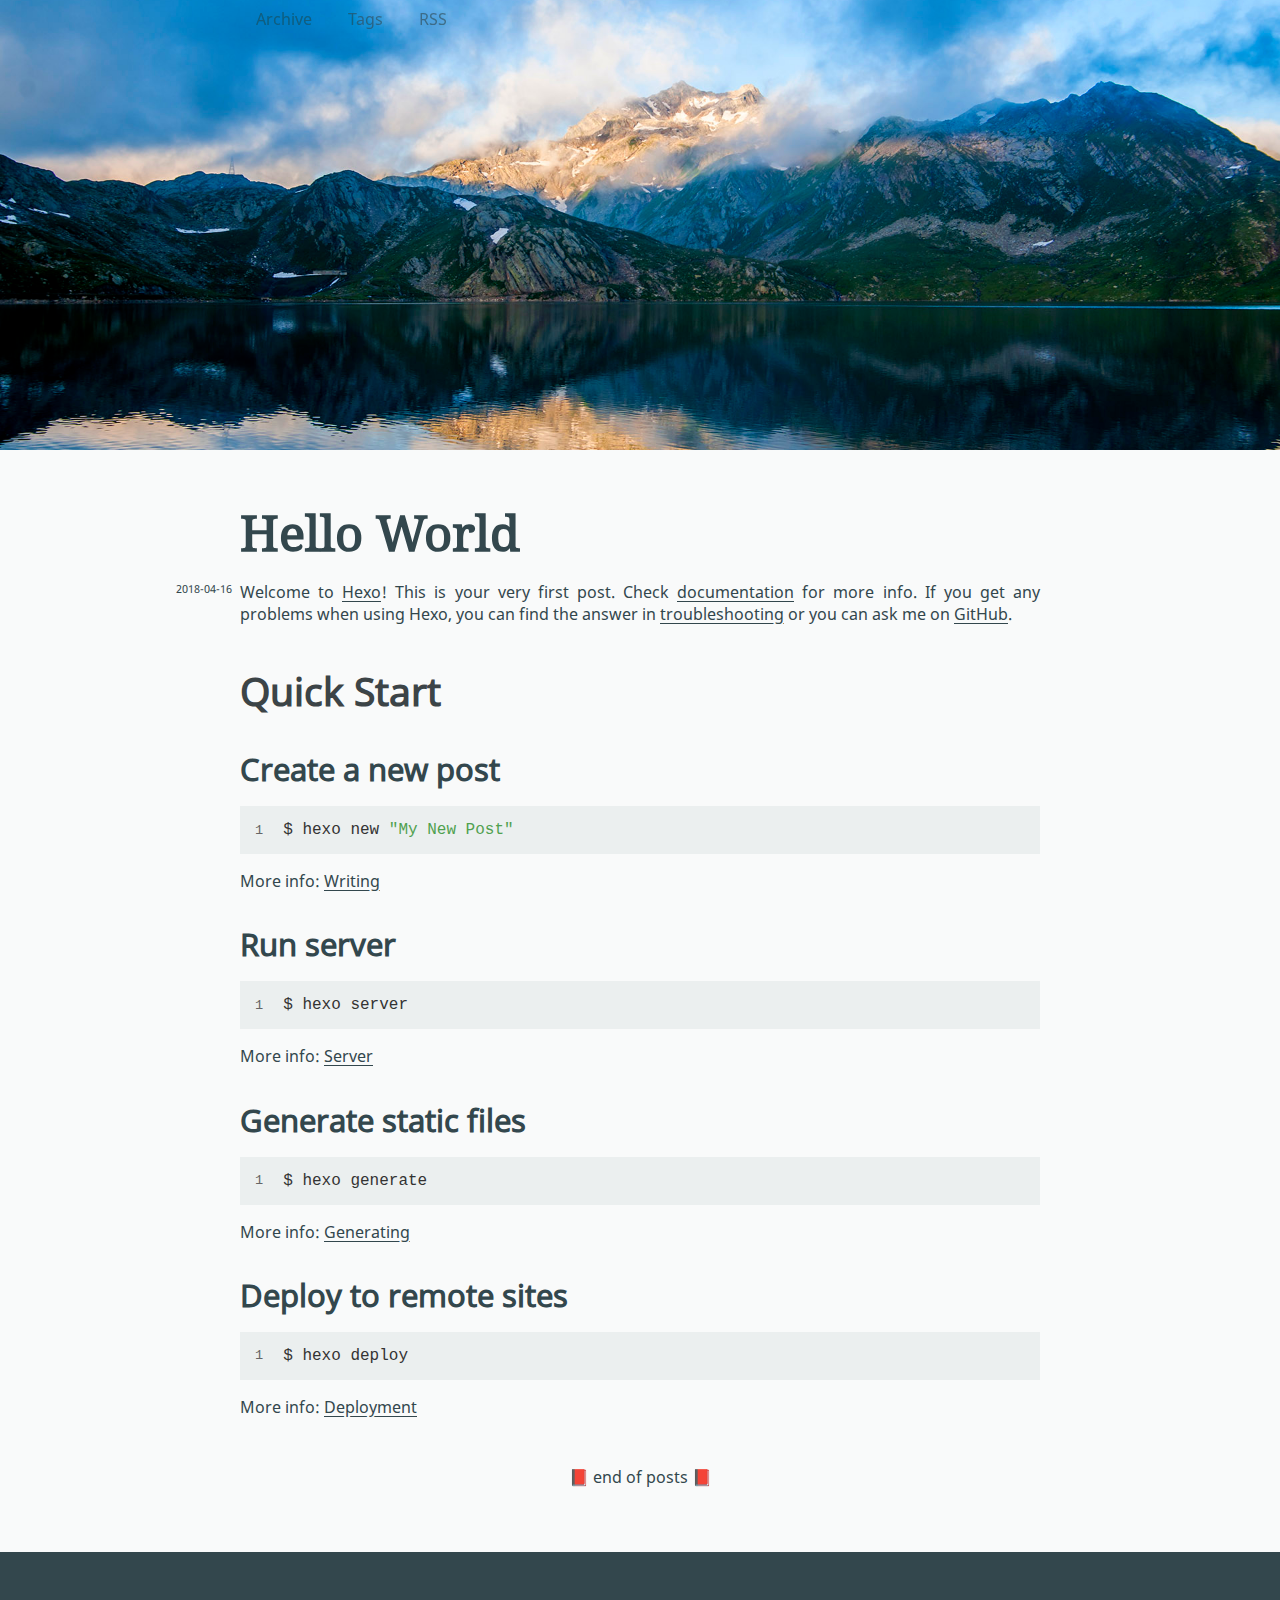
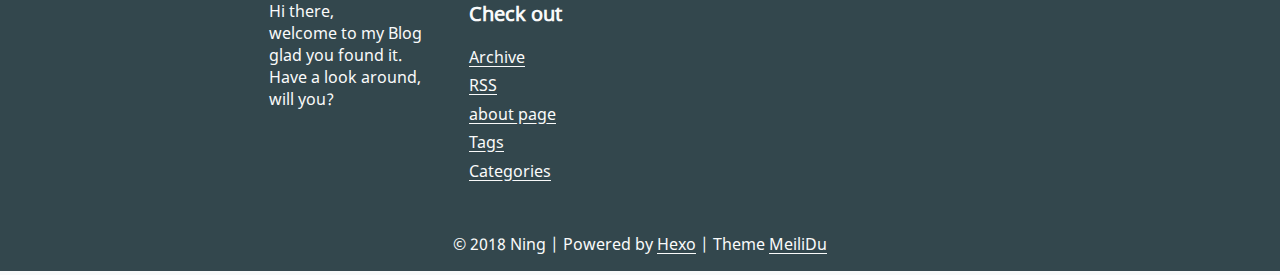
==== commit 1dbcf5b0: "Site updated: 2018-04-16 16:48:36" ====
--- a/index.html
+++ b/index.html
@@ -5,10 +5,10 @@
 	<meta charset="utf-8">
 	<meta name="viewport" content="width=device-width, initial-scale=1, maximum-scale=1">
 	<meta name="theme-color" content="#33474d">
-	<title>Hexo</title>
+	<title></title>
 	<link rel="stylesheet" href="/css/style.css" />
 	
-      <link rel="alternate" href="/atom.xml" title="Hexo" type="application/atom+xml">
+      <link rel="alternate" href="/atom.xml" title="" type="application/atom+xml">
     
 </head>
 
@@ -24,7 +24,7 @@
 				<a href="/atom.xml" class="header__link">RSS</a>
 			
 		</nav>
-		<h1 class="header__title"><a href="/">Hexo</a></h1>
+		<h1 class="header__title"><a href="/"></a></h1>
 		<h2 class="header__subtitle"></h2>
 	</header>
 
@@ -96,7 +96,7 @@
 	    
 
 		<div class="footer-credit">
-			<span>© 2018 John Doe | Powered by <a href="https://hexo.io/">Hexo</a> | Theme <a href="https://github.com/HoverBaum/meilidu-hexo">MeiliDu</a></span>
+			<span>© 2018 Ning | Powered by <a href="https://hexo.io/">Hexo</a> | Theme <a href="https://github.com/HoverBaum/meilidu-hexo">MeiliDu</a></span>
 		</div>
 
 	</div>
